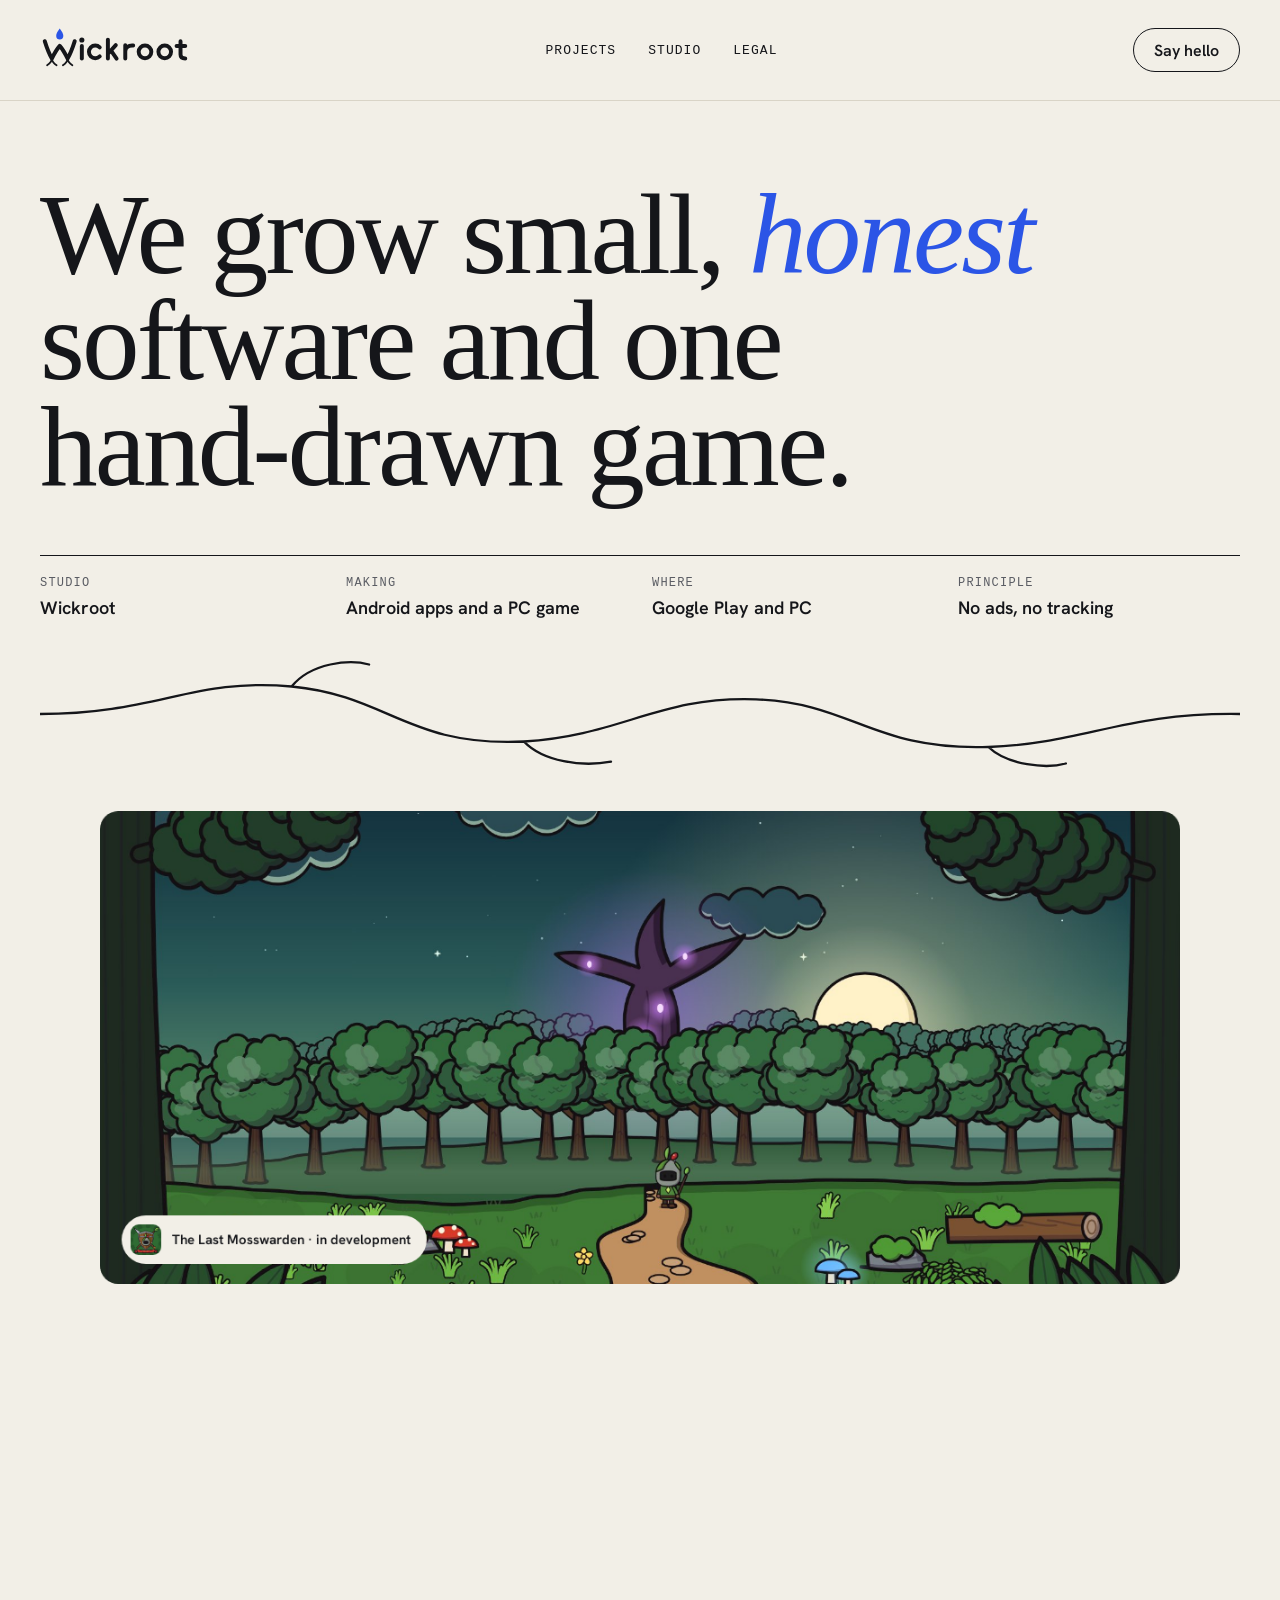
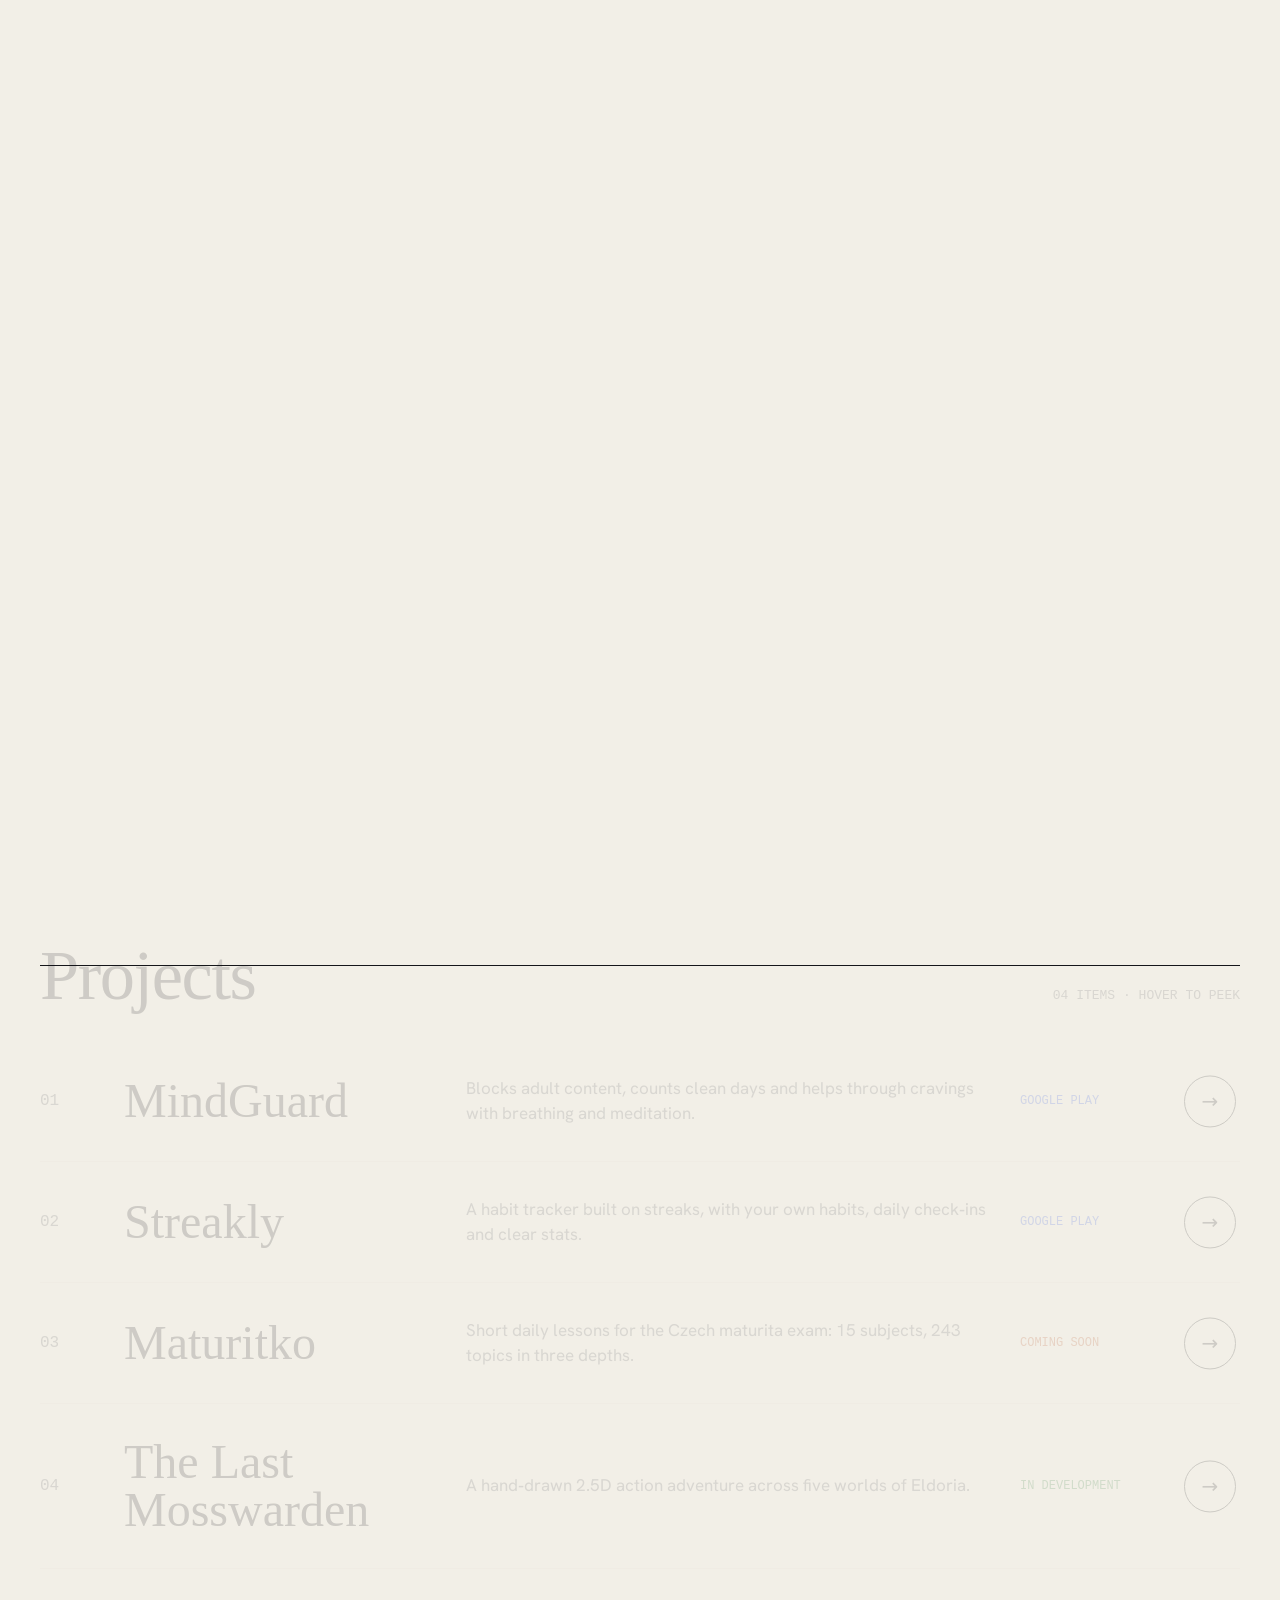
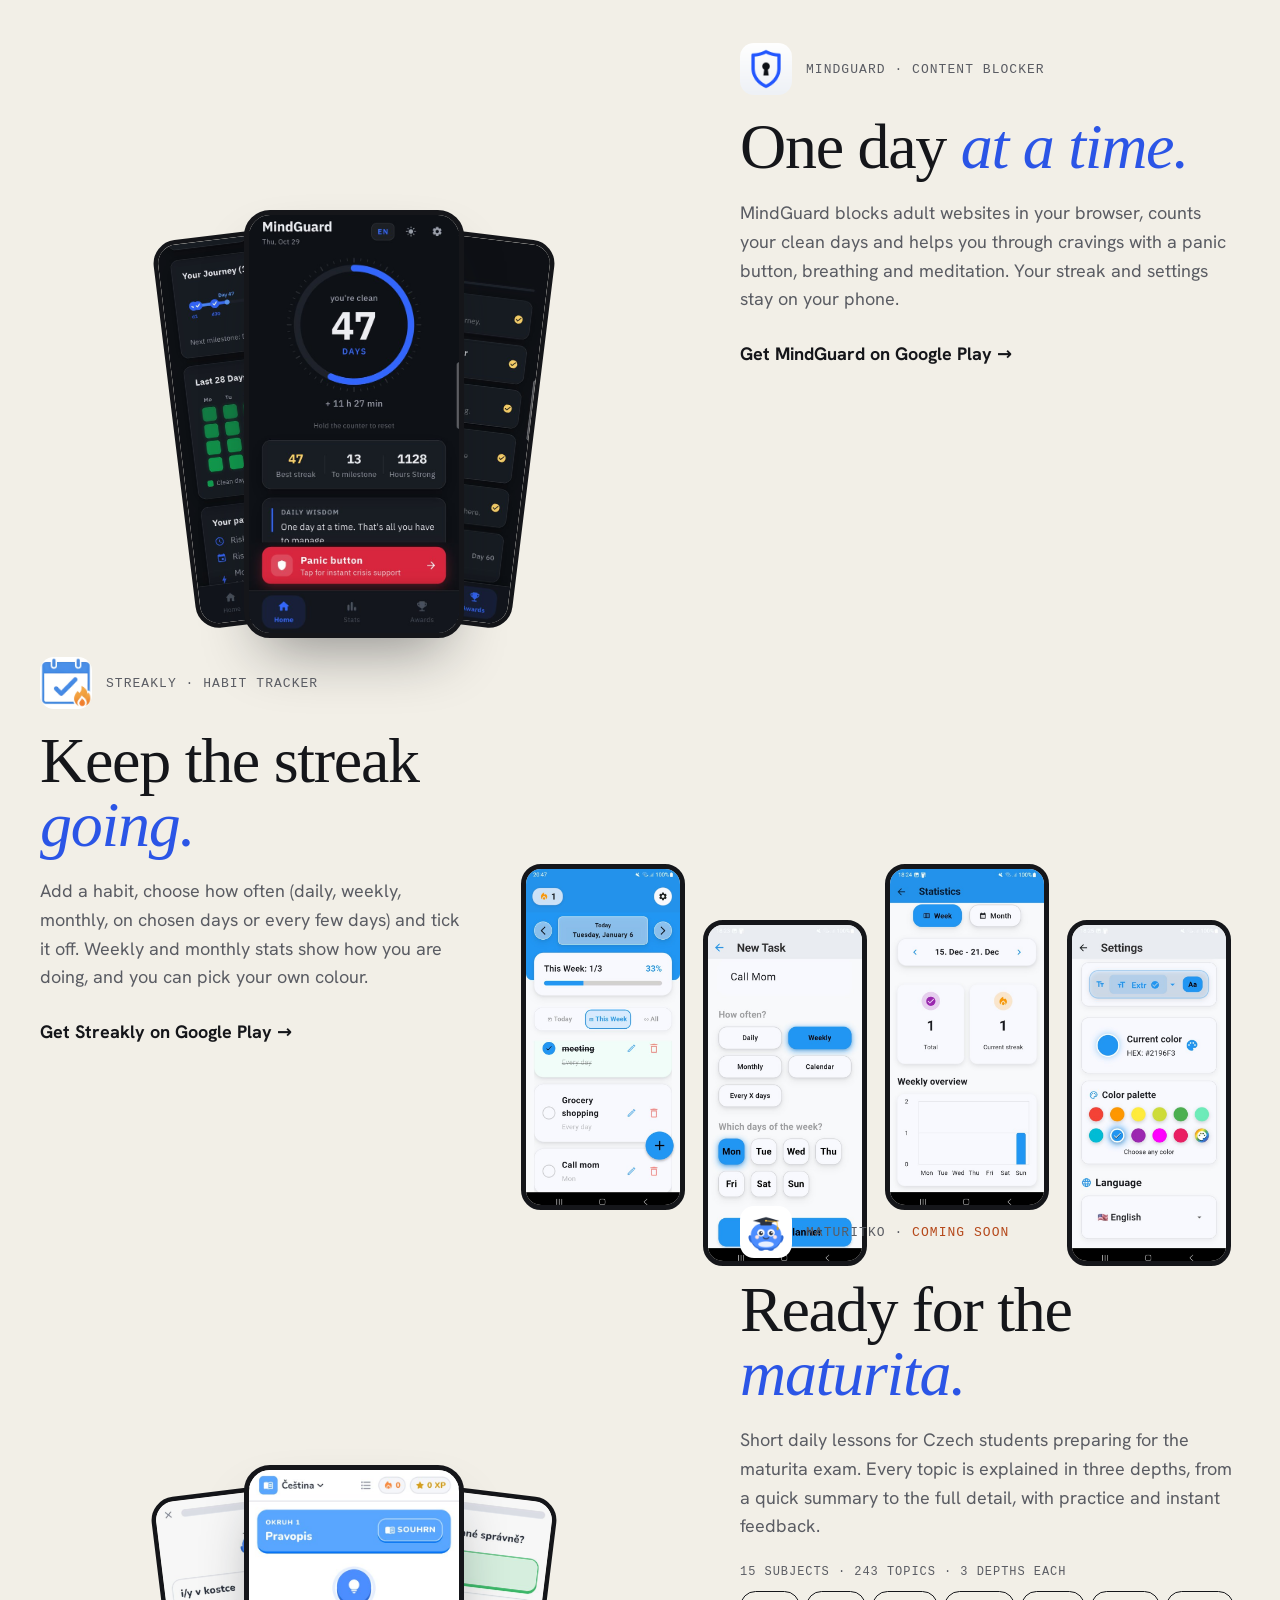
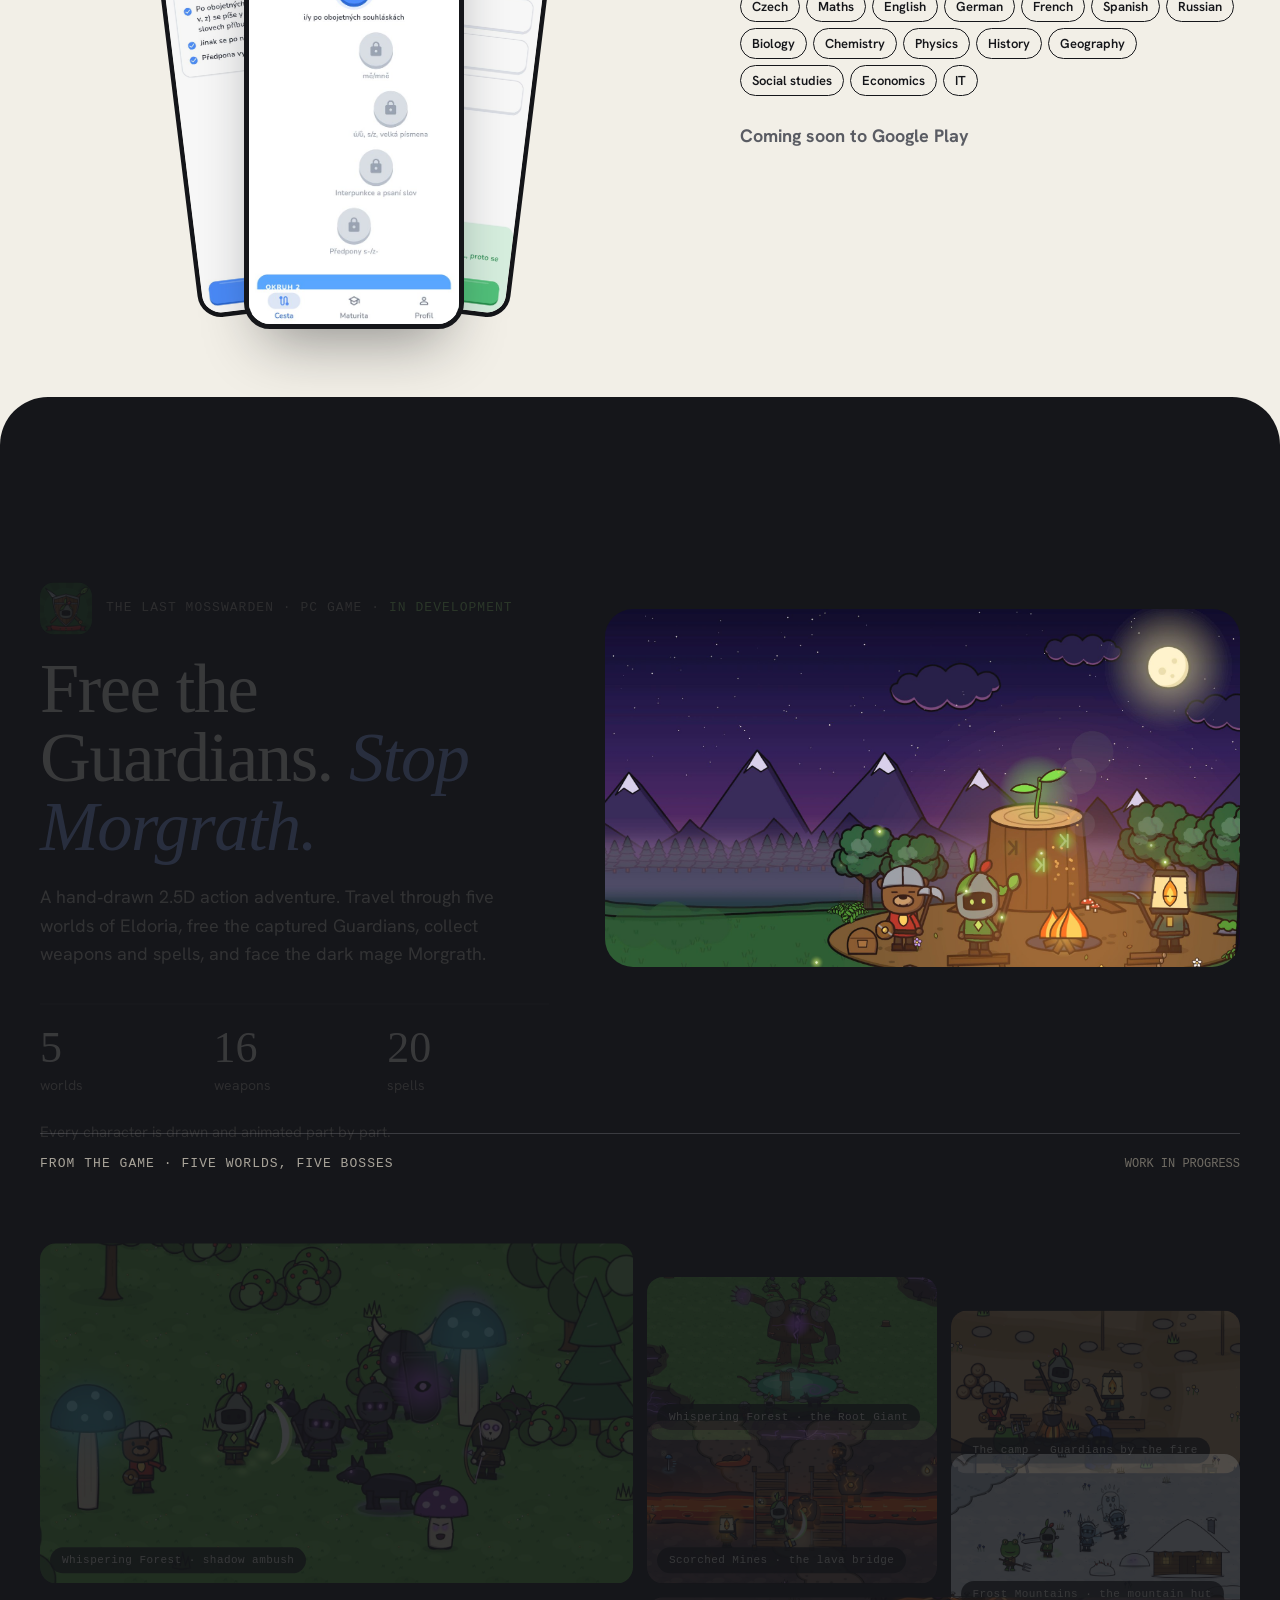
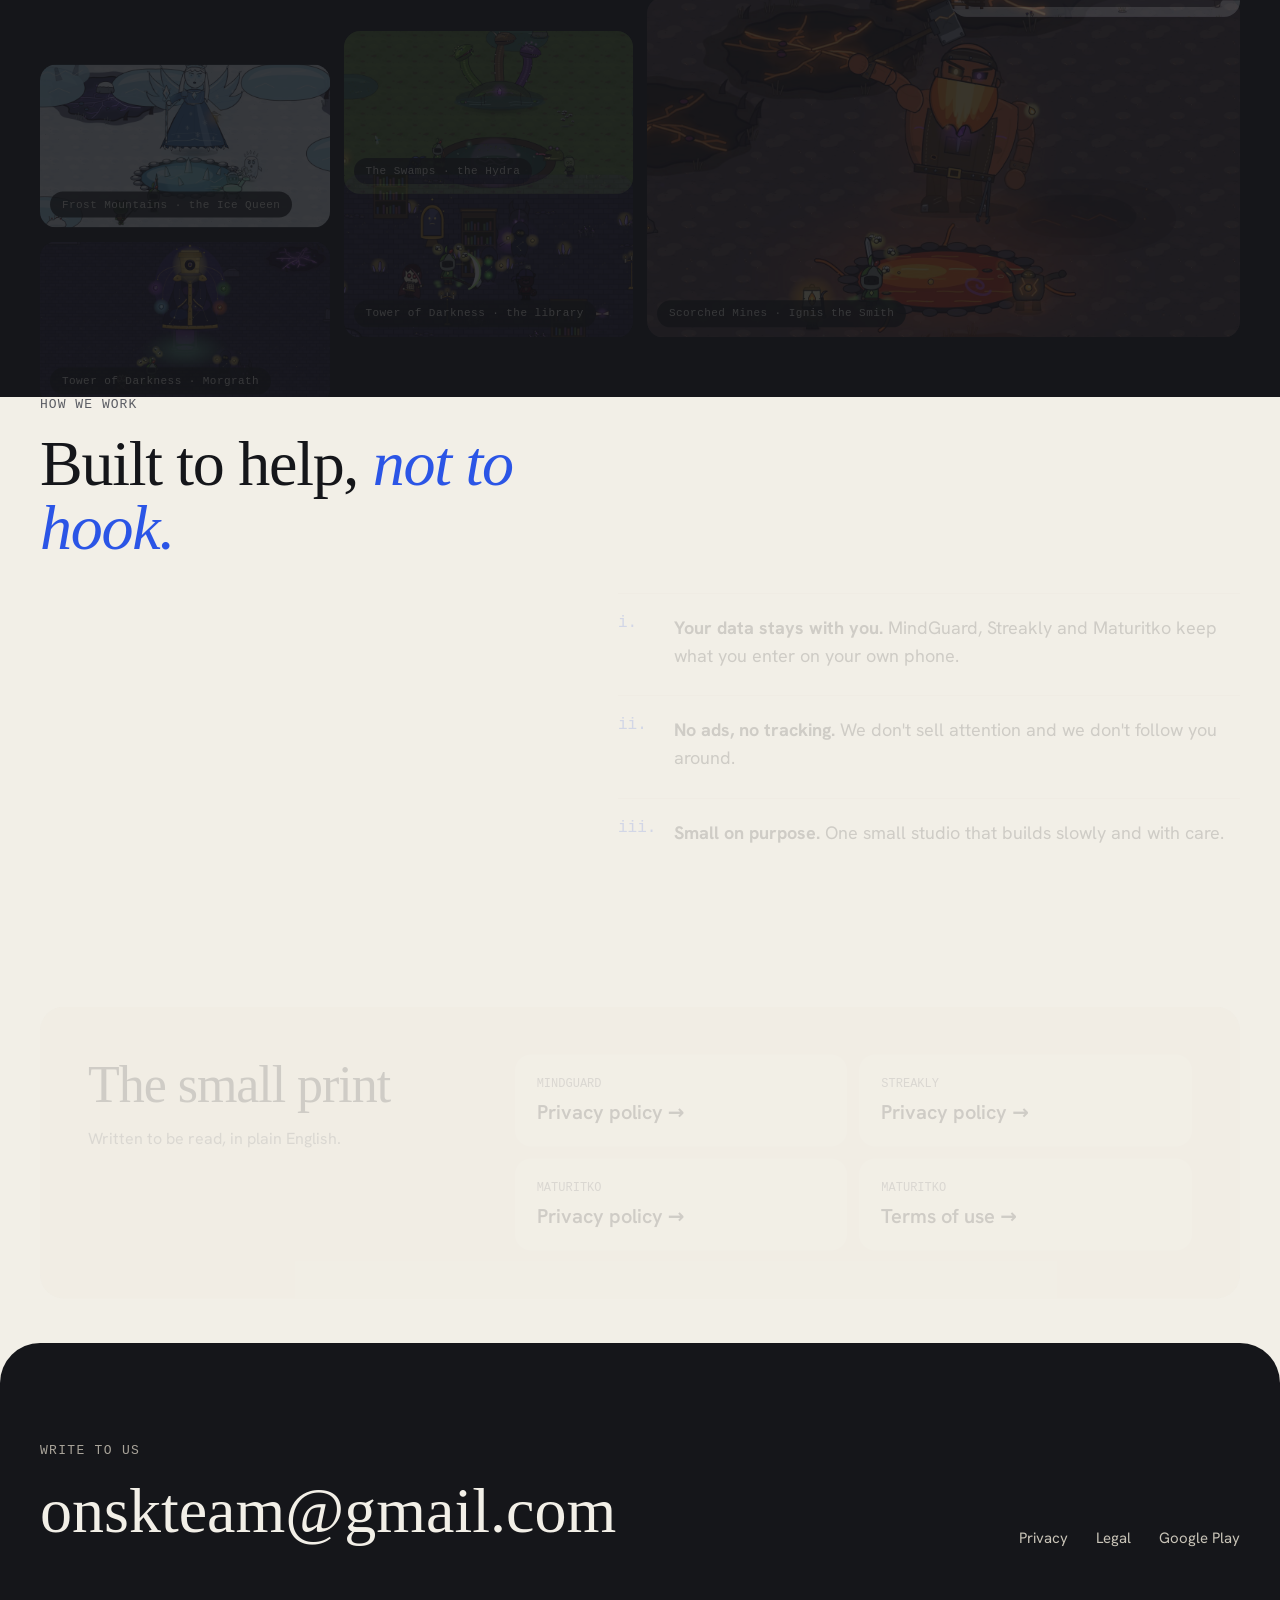
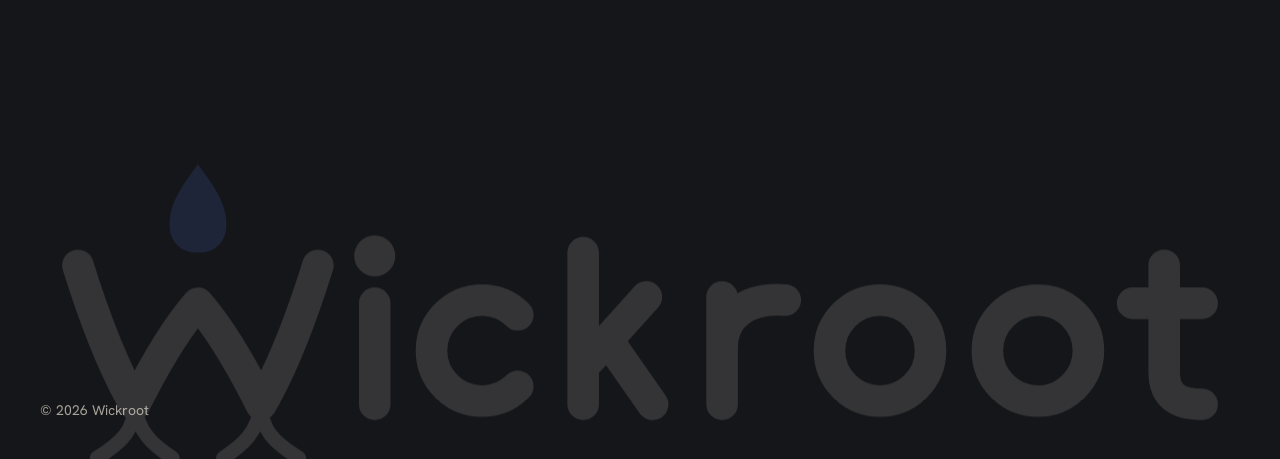
==== index.html @ ee71269c "Scroll-driven transitions: smooth scroll, pinned hero, parallax and panel cover Lenis smooth scrolli" ====
<!doctype html>
<html lang="en">
<head>
<meta charset="utf-8">
<meta name="viewport" content="width=device-width, initial-scale=1">
<title>Wickroot · small, honest apps and one hand-drawn game</title>
<meta name="description" content="Wickroot is an independent studio making MindGuard, Streakly, Maturitko and The Last Mosswarden.">
<meta property="og:type" content="website">
<meta property="og:title" content="Wickroot · small, honest apps and one hand-drawn game">
<meta property="og:description" content="Wickroot is an independent studio making MindGuard, Streakly, Maturitko and The Last Mosswarden.">
<meta property="og:image" content="https://ondy27.github.io/mindguard-privacy/assets/img/og.jpg">
<meta property="og:url" content="https://ondy27.github.io/mindguard-privacy/">
<meta name="theme-color" content="#F2EFE7">
<link rel="icon" href="assets/icons/favicon.svg" type="image/svg+xml">
<link rel="icon" href="assets/icons/favicon_32.png" sizes="32x32" type="image/png">
<link rel="apple-touch-icon" href="assets/icons/favicon_180.png">
<link rel="stylesheet" href="assets/css/site.css">
<script>
// old links to the privacy policies (Google Play, old site) → new pages
(function(){var h=location.hash;if(h==='#mindguard-privacy'||h==='#privacy'){location.replace('privacy/mindguard/')}else if(h==='#streakly-privacy'){location.replace('privacy/streakly/')}})();
</script>
</head>
<body>
<div class="progress" aria-hidden="true"></div>
<div style="background:#F2EFE7;color:#15161A;font-family:'Hanken Grotesk',system-ui,sans-serif;overflow:hidden">

<header style="max-width:1320px;margin:0 auto;padding:26px 40px;display:flex;flex-wrap:wrap;align-items:center;justify-content:space-between;gap:20px;border-bottom:1px solid #D9D4C7">
<a href="#top" aria-label="Wickroot home" style="display:block">
<svg width="150" height="43" viewBox="-6 -4 380 108" aria-hidden="true"><g class="flame"><path d="M44 2 C50 10 53 15 53 21 C53 27 49 30 44 30 C39 30 35 27 35 21 C35 15 38 10 44 2 Z" fill="#2B55E6"></path></g><g stroke="#15161A" stroke-width="10" fill="none" stroke-linecap="round" stroke-linejoin="round"><path d="M6 34 C11 50 17 66 24 78 C30 66 37 54 44 46 C51 54 58 66 64 78 C71 66 77 50 82 34"></path><path d="M100 46 V78"></path><path d="M145.3 49.7 A16 16 0 1 0 145.3 72.3"></path><path d="M166 30 V78 M168 64 L186 44 M174 58 L188 78"></path><path d="M210 44 V78 M210 60 C210 50 218 44 230 45"></path><circle cx="260" cy="61" r="16"></circle><circle cx="310" cy="61" r="16"></circle><path d="M350 34 V68 C350 75 354 78 362 78 M340 46 H362"></path></g><circle cx="100" cy="31" r="6.5" fill="#15161A"></circle><path d="M24 78 C24 86 20 90 12 95 M24 78 C25 87 30 91 36 95 M64 78 C63 87 58 91 52 95 M64 78 C64 86 68 90 76 95" stroke="#15161A" stroke-width="4.5" fill="none" stroke-linecap="round"></path></svg>
</a>
<nav aria-label="Main" style="display:flex;flex-wrap:wrap;gap:32px;font-family:'IBM Plex Mono',monospace;font-size:13px;letter-spacing:.08em;text-transform:uppercase">
<a class="ul" href="#projects">Projects</a><a class="ul" href="#studio">Studio</a><a class="ul" href="#legal">Legal</a>
</nav>
<div style="display:flex;align-items:center;gap:14px">
<a href="#contact" style="display:inline-flex;align-items:center;min-height:44px;padding:0 20px;border:1.5px solid #15161A;border-radius:999px;font-weight:600">Say hello</a>
</div>
</header>

<section id="top" style="max-width:1320px;margin:0 auto;padding:80px 40px 40px;position:relative">
<div class="hero-inner">
<div class="hero-head">
<h1 class="fade d1" style="margin:0;font-family:'Instrument Serif',serif;font-weight:400;font-size:clamp(56px,9vw,148px);line-height:.92;letter-spacing:-.025em;max-width:1200px">We grow small, <em style="color:#2B55E6">honest</em> software and one hand‑drawn game.</h1>
<div class="fade d2" style="margin-top:56px;display:grid;grid-template-columns:repeat(auto-fit,minmax(220px,1fr));gap:24px;border-top:1px solid #15161A;padding-top:20px">
<div><p style="margin:0 0 6px;font-family:'IBM Plex Mono',monospace;font-size:12px;letter-spacing:.1em;color:#5A5C63">STUDIO</p><p style="margin:0;font-size:18px;font-weight:600">Wickroot</p></div>
<div><p style="margin:0 0 6px;font-family:'IBM Plex Mono',monospace;font-size:12px;letter-spacing:.1em;color:#5A5C63">MAKING</p><p style="margin:0;font-size:18px;font-weight:600">Android apps and a PC game</p></div>
<div><p style="margin:0 0 6px;font-family:'IBM Plex Mono',monospace;font-size:12px;letter-spacing:.1em;color:#5A5C63">WHERE</p><p style="margin:0;font-size:18px;font-weight:600">Google Play and PC</p></div>
<div><p style="margin:0 0 6px;font-family:'IBM Plex Mono',monospace;font-size:12px;letter-spacing:.1em;color:#5A5C63">PRINCIPLE</p><p style="margin:0;font-size:18px;font-weight:600">No ads, no tracking</p></div>
</div>
</div>
<svg aria-hidden="true" viewBox="0 0 1240 120" preserveAspectRatio="none" style="display:block;width:100%;height:110px;margin-top:40px"><path class="root" d="M0 60 C120 60 160 20 260 30 C360 40 380 96 500 90 C600 84 640 40 740 44 C840 48 860 100 980 96 C1080 92 1120 58 1240 60 M260 30 C280 4 320 0 340 6 M500 90 C520 112 560 118 590 112 M980 96 C1000 116 1040 120 1060 114" fill="none" stroke="#15161A" stroke-width="2.5" stroke-linecap="round"></path></svg>
<div class="hero-media">
<figure class="fade d3 fig" style="margin:16px 0 0;border-radius:20px;overflow:hidden;position:relative;aspect-ratio:16/7;background:#1d2a24">
<img src="assets/img/mosswarden-forest.jpg" alt="The Last Mosswarden: a forest at dusk with a corrupted purple tree" style="width:100%;height:100%;object-fit:cover;display:block">
<figcaption style="position:absolute;left:24px;bottom:22px;display:flex;align-items:center;gap:12px;background:#F2EFE7;border-radius:999px;padding:10px 18px 10px 10px;font-size:15px;font-weight:600"><img src="assets/img/mosswarden-icon.png" alt="" aria-hidden="true" style="width:34px;height:34px;border-radius:9px">The Last Mosswarden · in development</figcaption>
</figure>
</div>
</div>
</section>

<section id="projects" style="max-width:1320px;margin:0 auto;padding:120px 40px 40px">
<div data-reveal style="display:flex;flex-wrap:wrap;justify-content:space-between;align-items:baseline;gap:20px;margin-bottom:24px">
<h2 style="margin:0;font-family:'Instrument Serif',serif;font-weight:400;font-size:clamp(44px,5.5vw,84px);letter-spacing:-.02em">Projects</h2>
<p style="margin:0;font-family:'IBM Plex Mono',monospace;font-size:13px;color:#5A5C63">04 ITEMS · HOVER TO PEEK</p>
</div>
<div style="border-top:1px solid #15161A">
<a class="prow" data-reveal href="#mindguard" style="display:grid;grid-template-columns:60px minmax(0,1.2fr) minmax(0,2fr) 140px 56px;align-items:center;gap:24px;padding:34px 0;border-bottom:1px solid #D9D4C7">
<span style="font-family:'IBM Plex Mono',monospace;color:#5A5C63">01</span>
<span style="font-family:'Instrument Serif',serif;font-size:48px;line-height:1">MindGuard</span>
<span class="hide" style="color:#5A5C63;font-size:17px;line-height:1.5">Blocks adult content, counts clean days and helps through cravings with breathing and meditation.</span>
<span class="hide" style="font-family:'IBM Plex Mono',monospace;font-size:12px;color:#2B55E6">GOOGLE PLAY</span>
<span class="go" aria-hidden="true" style="width:52px;height:52px;border-radius:50%;border:1.5px solid #15161A;display:flex;align-items:center;justify-content:center;font-size:20px">→</span>
<img class="peek" src="assets/img/mg-screen-1.jpg" alt="" aria-hidden="true" style="position:absolute;right:120px;top:50%;width:150px;border-radius:18px;box-shadow:0 20px 40px -12px rgba(21,22,26,.35)">
</a>
<a class="prow" data-reveal href="#streakly" style="display:grid;grid-template-columns:60px minmax(0,1.2fr) minmax(0,2fr) 140px 56px;align-items:center;gap:24px;padding:34px 0;border-bottom:1px solid #D9D4C7">
<span style="font-family:'IBM Plex Mono',monospace;color:#5A5C63">02</span>
<span style="font-family:'Instrument Serif',serif;font-size:48px;line-height:1">Streakly</span>
<span class="hide" style="color:#5A5C63;font-size:17px;line-height:1.5">A habit tracker built on streaks, with your own habits, daily check‑ins and clear stats.</span>
<span class="hide" style="font-family:'IBM Plex Mono',monospace;font-size:12px;color:#2B55E6">GOOGLE PLAY</span>
<span class="go" aria-hidden="true" style="width:52px;height:52px;border-radius:50%;border:1.5px solid #15161A;display:flex;align-items:center;justify-content:center;font-size:20px">→</span>
<img class="peek" src="assets/img/streakly-home.jpg" alt="" aria-hidden="true" style="position:absolute;right:120px;top:50%;width:150px;border-radius:18px;box-shadow:0 20px 40px -12px rgba(21,22,26,.35)">
</a>
<a class="prow" data-reveal href="#maturitko" style="display:grid;grid-template-columns:60px minmax(0,1.2fr) minmax(0,2fr) 140px 56px;align-items:center;gap:24px;padding:34px 0;border-bottom:1px solid #D9D4C7">
<span style="font-family:'IBM Plex Mono',monospace;color:#5A5C63">03</span>
<span style="font-family:'Instrument Serif',serif;font-size:48px;line-height:1">Maturitko</span>
<span class="hide" style="color:#5A5C63;font-size:17px;line-height:1.5">Short daily lessons for the Czech maturita exam: 15 subjects, 243 topics in three depths.</span>
<span class="hide" style="font-family:'IBM Plex Mono',monospace;font-size:12px;color:#B5481A">COMING SOON</span>
<span class="go" aria-hidden="true" style="width:52px;height:52px;border-radius:50%;border:1.5px solid #15161A;display:flex;align-items:center;justify-content:center;font-size:20px">→</span>
<img class="peek" src="assets/img/mat-path.jpg" alt="" aria-hidden="true" style="position:absolute;right:120px;top:50%;width:150px;border-radius:18px;box-shadow:0 20px 40px -12px rgba(21,22,26,.35)">
</a>
<a class="prow" data-reveal href="#mosswarden" style="display:grid;grid-template-columns:60px minmax(0,1.2fr) minmax(0,2fr) 140px 56px;align-items:center;gap:24px;padding:34px 0;border-bottom:1px solid #D9D4C7">
<span style="font-family:'IBM Plex Mono',monospace;color:#5A5C63">04</span>
<span style="font-family:'Instrument Serif',serif;font-size:48px;line-height:1">The Last Mosswarden</span>
<span class="hide" style="color:#5A5C63;font-size:17px;line-height:1.5">A hand‑drawn 2.5D action adventure across five worlds of Eldoria.</span>
<span class="hide" style="font-family:'IBM Plex Mono',monospace;font-size:12px;color:#2E7D3A">IN DEVELOPMENT</span>
<span class="go" aria-hidden="true" style="width:52px;height:52px;border-radius:50%;border:1.5px solid #15161A;display:flex;align-items:center;justify-content:center;font-size:20px">→</span>
<img class="peek" src="assets/img/mosswarden-hero.png" alt="" aria-hidden="true" style="position:absolute;right:120px;top:50%;width:120px">
</a>
</div>
</section>

<section id="mindguard" style="max-width:1320px;margin:0 auto;padding:120px 40px 20px;display:flex;flex-wrap:wrap;gap:72px;align-items:center">
<div class="fan" data-par="110" style="flex:1 1 440px;min-width:0;position:relative;height:520px;display:flex;justify-content:center;align-items:center">
<img class="card pl" src="assets/img/mg-screen-2.jpg" alt="MindGuard statistics screen">
<img class="card pr" src="assets/img/mg-screen-4.jpg" alt="MindGuard awards screen">
<img class="card pc" src="assets/img/mg-screen-1.jpg" alt="MindGuard home screen">
</div>
<div data-par="-110" style="flex:1 1 380px;min-width:0;max-width:500px">
<div style="display:flex;align-items:center;gap:14px;margin-bottom:20px"><img src="assets/img/mindguard-icon.png" alt="" aria-hidden="true" style="width:52px;height:52px;border-radius:14px"><span style="font-family:'IBM Plex Mono',monospace;font-size:13px;letter-spacing:.08em;color:#5A5C63">MINDGUARD · CONTENT BLOCKER</span></div>
<h2 style="margin:0 0 20px;font-family:'Instrument Serif',serif;font-weight:400;font-size:clamp(44px,5vw,76px);line-height:1;letter-spacing:-.02em">One day <em style="color:#2B55E6">at a time.</em></h2>
<p style="margin:0 0 28px;font-size:18px;line-height:1.6;color:#5A5C63">MindGuard blocks adult websites in your browser, counts your clean days and helps you through cravings with a panic button, breathing and meditation. Your streak and settings stay on your phone.</p>
<a class="ul" href="https://play.google.com/store/apps/details?id=com.onsk.pureweb" style="font-weight:700;font-size:18px">Get MindGuard on Google Play →</a>
</div>
</section>

<section id="streakly" style="max-width:1320px;margin:0 auto;padding:110px 40px 20px;display:flex;flex-wrap:wrap;gap:56px;align-items:center">
<div data-par="-90" style="flex:1 1 340px;min-width:0;max-width:440px">
<div style="display:flex;align-items:center;gap:14px;margin-bottom:20px"><img src="assets/img/streakly-icon.png" alt="" aria-hidden="true" style="width:52px;height:52px;border-radius:14px;background:#FFFFFF"><span style="font-family:'IBM Plex Mono',monospace;font-size:13px;letter-spacing:.08em;color:#5A5C63">STREAKLY · HABIT TRACKER</span></div>
<h2 style="margin:0 0 20px;font-family:'Instrument Serif',serif;font-weight:400;font-size:clamp(44px,5vw,76px);line-height:1;letter-spacing:-.02em">Keep the streak <em style="color:#2B55E6">going.</em></h2>
<p style="margin:0 0 28px;font-size:18px;line-height:1.6;color:#5A5C63">Add a habit, choose how often (daily, weekly, monthly, on chosen days or every few days) and tick it off. Weekly and monthly stats show how you are doing, and you can pick your own colour.</p>
<a class="ul" href="https://play.google.com/store/apps/details?id=com.onsk.streakly" style="font-weight:700;font-size:18px">Get Streakly on Google Play →</a>
</div>
<div data-par="130" style="flex:2 1 560px;min-width:0;overflow-x:auto;padding:30px 4px 40px">
<div class="shots">
<img class="shot" src="assets/img/streakly-home.jpg" alt="Streakly home screen with today's habits" style="width:164px;flex:0 0 auto;border-radius:20px;border:5px solid #15161A">
<img class="shot" src="assets/img/streakly-new-task.jpg" alt="Streakly new task screen with weekly schedule" style="width:164px;flex:0 0 auto;border-radius:20px;border:5px solid #15161A;margin-top:56px">
<img class="shot" src="assets/img/streakly-stats.jpg" alt="Streakly weekly statistics" style="width:164px;flex:0 0 auto;border-radius:20px;border:5px solid #15161A">
<img class="shot" src="assets/img/streakly-settings.jpg" alt="Streakly settings with colour palette" style="width:164px;flex:0 0 auto;border-radius:20px;border:5px solid #15161A;margin-top:56px">
</div>
</div>
</section>

<section id="maturitko" style="max-width:1320px;margin:0 auto;padding:120px 40px 20px;display:flex;flex-wrap:wrap;gap:72px;align-items:center">
<div class="fan" data-par="110" style="flex:1 1 440px;min-width:0;position:relative;height:540px;display:flex;justify-content:center;align-items:center">
<img class="card pl" src="assets/img/mat-summary.jpg" alt="Maturitko lesson intro with the key rules in brief">
<img class="card pr" src="assets/img/mat-lesson.jpg" alt="Maturitko exercise answered correctly, with an explanation">
<img class="card pc" src="assets/img/mat-path.jpg" alt="Maturitko learning path with lessons for the spelling unit">
</div>
<div data-par="-110" style="flex:1 1 380px;min-width:0;max-width:500px">
<div style="display:flex;align-items:center;gap:14px;margin-bottom:20px"><img src="assets/img/maturitko-icon.png" alt="" aria-hidden="true" style="width:52px;height:52px;border-radius:14px;background:#FFFFFF"><span style="font-family:'IBM Plex Mono',monospace;font-size:13px;letter-spacing:.08em;color:#5A5C63">MATURITKO · <span style="color:#B5481A">COMING SOON</span></span></div>
<h2 style="margin:0 0 20px;font-family:'Instrument Serif',serif;font-weight:400;font-size:clamp(44px,5vw,76px);line-height:1;letter-spacing:-.02em">Ready for the <em style="color:#2B55E6">maturita.</em></h2>
<p style="margin:0 0 24px;font-size:18px;line-height:1.6;color:#5A5C63">Short daily lessons for Czech students preparing for the maturita exam. Every topic is explained in three depths, from a quick summary to the full detail, with practice and instant feedback.</p>
<p style="margin:0 0 12px;font-family:'IBM Plex Mono',monospace;font-size:12px;letter-spacing:.08em;color:#5A5C63">15 SUBJECTS · 243 TOPICS · 3 DEPTHS EACH</p>
<div style="display:flex;flex-wrap:wrap;gap:6px;margin-bottom:28px"><span style="padding:6px 11px;border-radius:999px;border:1.5px solid #15161A;font-size:13px;font-weight:600">Czech</span><span style="padding:6px 11px;border-radius:999px;border:1.5px solid #15161A;font-size:13px;font-weight:600">Maths</span><span style="padding:6px 11px;border-radius:999px;border:1.5px solid #15161A;font-size:13px;font-weight:600">English</span><span style="padding:6px 11px;border-radius:999px;border:1.5px solid #15161A;font-size:13px;font-weight:600">German</span><span style="padding:6px 11px;border-radius:999px;border:1.5px solid #15161A;font-size:13px;font-weight:600">French</span><span style="padding:6px 11px;border-radius:999px;border:1.5px solid #15161A;font-size:13px;font-weight:600">Spanish</span><span style="padding:6px 11px;border-radius:999px;border:1.5px solid #15161A;font-size:13px;font-weight:600">Russian</span><span style="padding:6px 11px;border-radius:999px;border:1.5px solid #15161A;font-size:13px;font-weight:600">Biology</span><span style="padding:6px 11px;border-radius:999px;border:1.5px solid #15161A;font-size:13px;font-weight:600">Chemistry</span><span style="padding:6px 11px;border-radius:999px;border:1.5px solid #15161A;font-size:13px;font-weight:600">Physics</span><span style="padding:6px 11px;border-radius:999px;border:1.5px solid #15161A;font-size:13px;font-weight:600">History</span><span style="padding:6px 11px;border-radius:999px;border:1.5px solid #15161A;font-size:13px;font-weight:600">Geography</span><span style="padding:6px 11px;border-radius:999px;border:1.5px solid #15161A;font-size:13px;font-weight:600">Social studies</span><span style="padding:6px 11px;border-radius:999px;border:1.5px solid #15161A;font-size:13px;font-weight:600">Economics</span><span style="padding:6px 11px;border-radius:999px;border:1.5px solid #15161A;font-size:13px;font-weight:600">IT</span></div>
<span style="font-weight:700;font-size:18px;color:#5A5C63">Coming soon to Google Play</span>
</div>
</section>

<section id="mosswarden" style="background:#15161A;color:#F2EFE7;margin-top:120px;overflow:hidden;position:relative;z-index:2">
<div style="max-width:1320px;margin:0 auto;padding:110px 40px 64px;display:flex;flex-wrap:wrap;gap:56px;align-items:center">
<div data-reveal style="flex:1 1 420px;min-width:0;max-width:540px">
<div style="display:flex;align-items:center;gap:14px;margin-bottom:20px"><img src="assets/img/mosswarden-icon.png" alt="" aria-hidden="true" style="width:52px;height:52px;border-radius:14px"><span style="font-family:'IBM Plex Mono',monospace;font-size:13px;letter-spacing:.08em;color:#A9A49A">THE LAST MOSSWARDEN · PC GAME · <span style="color:#9BE07A">IN DEVELOPMENT</span></span></div>
<h2 style="margin:0 0 22px;font-family:'Instrument Serif',serif;font-weight:400;font-size:clamp(48px,5.5vw,84px);line-height:.98;letter-spacing:-.02em">Free the Guardians. <em style="color:#8FAEFF">Stop Morgrath.</em></h2>
<p style="margin:0 0 34px;font-size:18px;line-height:1.6;color:#C9C4B8">A hand‑drawn 2.5D action adventure. Travel through five worlds of Eldoria, free the captured Guardians, collect weapons and spells, and face the dark mage Morgrath.</p>
<div style="display:grid;grid-template-columns:repeat(3,minmax(0,1fr));gap:12px;border-top:1px solid #3A3B40;padding-top:22px">
<div><p style="margin:0;font-family:'Instrument Serif',serif;font-size:44px;line-height:1">5</p><p style="margin:6px 0 0;color:#A9A49A;font-size:14px">worlds</p></div>
<div><p style="margin:0;font-family:'Instrument Serif',serif;font-size:44px;line-height:1">16</p><p style="margin:6px 0 0;color:#A9A49A;font-size:14px">weapons</p></div>
<div><p style="margin:0;font-family:'Instrument Serif',serif;font-size:44px;line-height:1">20</p><p style="margin:6px 0 0;color:#A9A49A;font-size:14px">spells</p></div>
</div>
<p style="margin:26px 0 0;color:#A9A49A;font-size:15px;line-height:1.6">Every character is drawn and animated part by part.</p>
</div>
<figure class="fig" style="flex:1.3 1 520px;min-width:0;margin:0;position:relative;aspect-ratio:16/9;border-radius:28px;overflow:hidden;background:#1D2A24">
<img src="assets/img/mw-campfire.jpg" alt="The Moss Guardian, the Bear and the Lantern-bearer at a campfire under the moon" style="width:100%;height:100%;object-fit:cover;display:block">
</figure>
</div>
<div style="max-width:1320px;margin:0 auto;padding:0 40px 110px">
<div style="display:flex;flex-wrap:wrap;justify-content:space-between;align-items:baseline;gap:12px;border-top:1px solid #3A3B40;padding-top:22px;margin-bottom:22px">
<p style="margin:0;font-family:'IBM Plex Mono',monospace;font-size:13px;letter-spacing:.08em;color:#A9A49A">FROM THE GAME · FIVE WORLDS, FIVE BOSSES</p>
<p style="margin:0;font-family:'IBM Plex Mono',monospace;font-size:12px;color:#6F6B63">WORK IN PROGRESS</p>
</div>
<div class="gal">
<a class="big" href="assets/img/mw-shot-forest-fight.jpg"><img src="assets/img/mw-shot-forest-fight.jpg" alt="The Moss Guardian and the Bear fight shadow soldiers among glowing mushrooms" loading="lazy"><span>Whispering Forest · shadow ambush</span></a>
<a href="assets/img/mw-shot-root-giant.jpg"><img src="assets/img/mw-shot-root-giant.jpg" alt="The Root Giant raises its fist while the Wrath of the Old Tree bursts from the spring" loading="lazy"><span>Whispering Forest · the Root Giant</span></a>
<a href="assets/img/mw-shot-camp.jpg"><img src="assets/img/mw-shot-camp.jpg" alt="The hero, the Bear, the Lantern-bearer, the Frog and the Beetle around the camp fire" loading="lazy"><span>The camp · Guardians by the fire</span></a>
<a href="assets/img/mw-shot-lava-bridge.jpg"><img src="assets/img/mw-shot-lava-bridge.jpg" alt="A hammer blow on a bridge over the lava river, the Lantern-bearer lights the way" loading="lazy"><span>Scorched Mines · the lava bridge</span></a>
<a href="assets/img/mw-shot-mountain-hut.jpg"><img src="assets/img/mw-shot-mountain-hut.jpg" alt="The hero and the Frog face ice guards and a frost ghost by a snowy hut" loading="lazy"><span>Frost Mountains · the mountain hut</span></a>
<a href="assets/img/mw-shot-ice-queen.jpg"><img src="assets/img/mw-shot-ice-queen.jpg" alt="A spirit stag charges the Ice Queen Sylva" loading="lazy"><span>Frost Mountains · the Ice Queen</span></a>
<a class="big r" href="assets/img/mw-shot-ignis.jpg"><img src="assets/img/mw-shot-ignis.jpg" alt="Ignis the Smith lifts his hammer over a pool of lava" loading="lazy"><span>Scorched Mines · Ignis the Smith</span></a>
<a href="assets/img/mw-shot-hydra.jpg"><img src="assets/img/mw-shot-hydra.jpg" alt="The three-headed Hydra rises from the swamp" loading="lazy"><span>The Swamps · the Hydra</span></a>
<a href="assets/img/mw-shot-morgrath.jpg"><img src="assets/img/mw-shot-morgrath.jpg" alt="The dark mage Morgrath with his four stolen springs" loading="lazy"><span>Tower of Darkness · Morgrath</span></a>
<a href="assets/img/mw-shot-library.jpg"><img src="assets/img/mw-shot-library.jpg" alt="A scythe swing in the tower library, next to a talking mirror" loading="lazy"><span>Tower of Darkness · the library</span></a>
</div>
</div>
</section>

<section id="studio" style="max-width:1320px;margin:0 auto;padding:120px 40px;display:flex;flex-wrap:wrap;gap:56px;align-items:flex-start">
<div class="studio-head" style="flex:1 1 380px;min-width:0">
<p style="margin:0 0 20px;font-family:'IBM Plex Mono',monospace;font-size:13px;letter-spacing:.08em;color:#5A5C63">HOW WE WORK</p>
<h2 style="margin:0;font-family:'Instrument Serif',serif;font-weight:400;font-size:clamp(44px,5vw,76px);line-height:1;letter-spacing:-.02em">Built to help, <em style="color:#2B55E6">not to hook.</em></h2>
</div>
<ol style="flex:1 1 480px;min-width:0;margin:0;padding:0;list-style:none;display:grid;gap:26px">
<li data-reveal style="display:grid;grid-template-columns:44px 1fr;gap:12px;border-top:1px solid #D9D4C7;padding-top:20px"><span style="font-family:'IBM Plex Mono',monospace;color:#2B55E6">i.</span><span style="font-size:18px;line-height:1.55"><b>Your data stays with you.</b> MindGuard, Streakly and Maturitko keep what you enter on your own phone.</span></li>
<li data-reveal style="display:grid;grid-template-columns:44px 1fr;gap:12px;border-top:1px solid #D9D4C7;padding-top:20px"><span style="font-family:'IBM Plex Mono',monospace;color:#2B55E6">ii.</span><span style="font-size:18px;line-height:1.55"><b>No ads, no tracking.</b> We don't sell attention and we don't follow you around.</span></li>
<li data-reveal style="display:grid;grid-template-columns:44px 1fr;gap:12px;border-top:1px solid #D9D4C7;padding-top:20px"><span style="font-family:'IBM Plex Mono',monospace;color:#2B55E6">iii.</span><span style="font-size:18px;line-height:1.55"><b>Small on purpose.</b> One small studio that builds slowly and with care.</span></li>
</ol>
</section>

<section id="legal" style="max-width:1320px;margin:0 auto;padding:40px 40px 120px">
<div data-reveal style="background:#E8E3D7;border-radius:24px;padding:48px;display:flex;flex-wrap:wrap;gap:48px">
<div style="flex:1 1 300px;min-width:0"><h2 style="margin:0 0 12px;font-family:'Instrument Serif',serif;font-weight:400;font-size:52px;letter-spacing:-.02em">The small print</h2><p style="margin:0;color:#5A5C63;line-height:1.6">Written to be read, in plain English.</p></div>
<div style="flex:2 1 520px;min-width:0;display:grid;grid-template-columns:repeat(auto-fit,minmax(240px,1fr));gap:12px">
<a href="privacy/mindguard/" style="background:#F2EFE7;border-radius:16px;padding:22px;display:flex;flex-direction:column;gap:8px"><span style="font-family:'IBM Plex Mono',monospace;font-size:12px;color:#5A5C63">MINDGUARD</span><span style="font-size:20px;font-weight:600">Privacy policy →</span></a>
<a href="privacy/streakly/" style="background:#F2EFE7;border-radius:16px;padding:22px;display:flex;flex-direction:column;gap:8px"><span style="font-family:'IBM Plex Mono',monospace;font-size:12px;color:#5A5C63">STREAKLY</span><span style="font-size:20px;font-weight:600">Privacy policy →</span></a>
<a href="privacy/maturitko/" style="background:#F2EFE7;border-radius:16px;padding:22px;display:flex;flex-direction:column;gap:8px"><span style="font-family:'IBM Plex Mono',monospace;font-size:12px;color:#5A5C63">MATURITKO</span><span style="font-size:20px;font-weight:600">Privacy policy →</span></a>
<a href="terms/maturitko/" style="background:#F2EFE7;border-radius:16px;padding:22px;display:flex;flex-direction:column;gap:8px"><span style="font-family:'IBM Plex Mono',monospace;font-size:12px;color:#5A5C63">MATURITKO</span><span style="font-size:20px;font-weight:600">Terms of use →</span></a>
</div>
</div>
</section>

<footer id="contact" style="background:#15161A;color:#F2EFE7">
<div style="max-width:1320px;margin:0 auto;padding:100px 40px 40px">
<div style="display:flex;flex-wrap:wrap;justify-content:space-between;gap:40px;align-items:flex-end">
<div><p style="margin:0 0 16px;font-family:'IBM Plex Mono',monospace;font-size:13px;letter-spacing:.1em;color:#A9A49A">WRITE TO US</p><a class="ul" href="mailto:onskteam@gmail.com" style="font-family:'Instrument Serif',serif;font-size:clamp(36px,5vw,72px);color:#F2EFE7">onskteam@gmail.com</a></div>
<div style="display:flex;gap:28px;font-size:15px"><a href="privacy/mindguard/" style="color:#C9C4B8">Privacy</a><a href="#legal" style="color:#C9C4B8">Legal</a><a href="https://play.google.com/store" style="color:#C9C4B8">Google Play</a></div>
</div>
<svg class="foot-logo" viewBox="-6 -4 380 108" role="img" aria-label="Wickroot" style="display:block;width:100%;height:auto;margin-top:80px"><g class="flame"><path d="M44 2 C50 10 53 15 53 21 C53 27 49 30 44 30 C39 30 35 27 35 21 C35 15 38 10 44 2 Z" fill="#5C8BFF"></path></g><g stroke="#F2EFE7" stroke-width="10" fill="none" stroke-linecap="round" stroke-linejoin="round"><path d="M6 34 C11 50 17 66 24 78 C30 66 37 54 44 46 C51 54 58 66 64 78 C71 66 77 50 82 34"></path><path d="M100 46 V78"></path><path d="M145.3 49.7 A16 16 0 1 0 145.3 72.3"></path><path d="M166 30 V78 M168 64 L186 44 M174 58 L188 78"></path><path d="M210 44 V78 M210 60 C210 50 218 44 230 45"></path><circle cx="260" cy="61" r="16"></circle><circle cx="310" cy="61" r="16"></circle><path d="M350 34 V68 C350 75 354 78 362 78 M340 46 H362"></path></g><circle cx="100" cy="31" r="6.5" fill="#F2EFE7"></circle><path d="M24 78 C24 86 20 90 12 95 M24 78 C25 87 30 91 36 95 M64 78 C63 87 58 91 52 95 M64 78 C64 86 68 90 76 95" stroke="#F2EFE7" stroke-width="4.5" fill="none" stroke-linecap="round"></path></svg>
<p style="margin:32px 0 0;color:#A9A49A;font-size:14px">© 2026 Wickroot</p>
</div>
</footer>
</div>
<script>
// phone fan: hovering (tapping) a side card brings it to the front and the middle one takes its place
document.querySelectorAll('.fan').forEach(function (fan) {
  var busy = false;
  fan.querySelectorAll('.card').forEach(function (card) {
    function swap() {
      if (busy || card.classList.contains('pc') || card.dataset.wait) return;
      var side = card.classList.contains('pl') ? 'pl' : 'pr', center = fan.querySelector('.pc');
      busy = true;
      card.classList.add('lift-' + side);
      setTimeout(function () {
        card.classList.remove('lift-' + side, side); card.classList.add('pc');
        center.classList.remove('pc'); center.classList.add(side);
        center.dataset.wait = '1';
      }, 230);
      setTimeout(function () { busy = false; }, 800);
    }
    card.addEventListener('mouseenter', swap);
    card.addEventListener('click', swap);
    card.addEventListener('mouseleave', function () { delete card.dataset.wait; });
  });
  fan.addEventListener('mouseleave', function () { fan.querySelectorAll('.card').forEach(function (c) { delete c.dataset.wait; }); });
});
</script>
<script src="assets/js/gsap.min.js"></script>
<script src="assets/js/ScrollTrigger.min.js"></script>
<script src="assets/js/lenis.min.js"></script>
<script src="assets/js/motion.js"></script>
</body>
</html>
---- assets/css/site.css ----
/* Wickroot web · designed on the Claude Design canvas "Wickroot · web", variant B */
@font-face {
  font-family: 'Hanken Grotesk';
  font-style: normal;
  font-weight: 400;
  font-display: swap;
  src: url(../fonts/HankenGrotesk-400-latin-ext.woff2) format('woff2');
  unicode-range: U+0100-02BA, U+02BD-02C5, U+02C7-02CC, U+02CE-02D7, U+02DD-02FF, U+0304, U+0308, U+0329, U+1D00-1DBF, U+1E00-1E9F, U+1EF2-1EFF, U+2020, U+20A0-20AB, U+20AD-20C4, U+2113, U+2C60-2C7F, U+A720-A7FF;
}
@font-face {
  font-family: 'Hanken Grotesk';
  font-style: normal;
  font-weight: 400;
  font-display: swap;
  src: url(../fonts/HankenGrotesk-400-latin.woff2) format('woff2');
  unicode-range: U+0000-00FF, U+0131, U+0152-0153, U+02BB-02BC, U+02C6, U+02DA, U+02DC, U+0304, U+0308, U+0329, U+2000-206F, U+20AC, U+2122, U+2191, U+2193, U+2212, U+2215, U+FEFF, U+FFFD;
}
@font-face {
  font-family: 'Hanken Grotesk';
  font-style: normal;
  font-weight: 600;
  font-display: swap;
  src: url(../fonts/HankenGrotesk-600-latin-ext.woff2) format('woff2');
  unicode-range: U+0100-02BA, U+02BD-02C5, U+02C7-02CC, U+02CE-02D7, U+02DD-02FF, U+0304, U+0308, U+0329, U+1D00-1DBF, U+1E00-1E9F, U+1EF2-1EFF, U+2020, U+20A0-20AB, U+20AD-20C4, U+2113, U+2C60-2C7F, U+A720-A7FF;
}
@font-face {
  font-family: 'Hanken Grotesk';
  font-style: normal;
  font-weight: 600;
  font-display: swap;
  src: url(../fonts/HankenGrotesk-600-latin.woff2) format('woff2');
  unicode-range: U+0000-00FF, U+0131, U+0152-0153, U+02BB-02BC, U+02C6, U+02DA, U+02DC, U+0304, U+0308, U+0329, U+2000-206F, U+20AC, U+2122, U+2191, U+2193, U+2212, U+2215, U+FEFF, U+FFFD;
}
@font-face {
  font-family: 'Hanken Grotesk';
  font-style: normal;
  font-weight: 700;
  font-display: swap;
  src: url(../fonts/HankenGrotesk-700-latin-ext.woff2) format('woff2');
  unicode-range: U+0100-02BA, U+02BD-02C5, U+02C7-02CC, U+02CE-02D7, U+02DD-02FF, U+0304, U+0308, U+0329, U+1D00-1DBF, U+1E00-1E9F, U+1EF2-1EFF, U+2020, U+20A0-20AB, U+20AD-20C4, U+2113, U+2C60-2C7F, U+A720-A7FF;
}
@font-face {
  font-family: 'Hanken Grotesk';
  font-style: normal;
  font-weight: 700;
  font-display: swap;
  src: url(../fonts/HankenGrotesk-700-latin.woff2) format('woff2');
  unicode-range: U+0000-00FF, U+0131, U+0152-0153, U+02BB-02BC, U+02C6, U+02DA, U+02DC, U+0304, U+0308, U+0329, U+2000-206F, U+20AC, U+2122, U+2191, U+2193, U+2212, U+2215, U+FEFF, U+FFFD;
}
@font-face {
  font-family: 'IBM Plex Mono';
  font-style: normal;
  font-weight: 500;
  font-display: swap;
  src: url(../fonts/IBMPlexMono-500-latin-ext.woff2) format('woff2');
  unicode-range: U+0100-02BA, U+02BD-02C5, U+02C7-02CC, U+02CE-02D7, U+02DD-02FF, U+0304, U+0308, U+0329, U+1D00-1DBF, U+1E00-1E9F, U+1EF2-1EFF, U+2020, U+20A0-20AB, U+20AD-20C4, U+2113, U+2C60-2C7F, U+A720-A7FF;
}
@font-face {
  font-family: 'IBM Plex Mono';
  font-style: normal;
  font-weight: 500;
  font-display: swap;
  src: url(../fonts/IBMPlexMono-500-latin.woff2) format('woff2');
  unicode-range: U+0000-00FF, U+0131, U+0152-0153, U+02BB-02BC, U+02C6, U+02DA, U+02DC, U+0304, U+0308, U+0329, U+2000-206F, U+20AC, U+2122, U+2191, U+2193, U+2212, U+2215, U+FEFF, U+FFFD;
}
@font-face {
  font-family: 'Instrument Serif';
  font-style: italic;
  font-weight: 400;
  font-display: swap;
  src: url(../fonts/InstrumentSerif-400i-latin-ext.woff2) format('woff2');
  unicode-range: U+0100-02BA, U+02BD-02C5, U+02C7-02CC, U+02CE-02D7, U+02DD-02FF, U+0304, U+0308, U+0329, U+1D00-1DBF, U+1E00-1E9F, U+1EF2-1EFF, U+2020, U+20A0-20AB, U+20AD-20C4, U+2113, U+2C60-2C7F, U+A720-A7FF;
}
@font-face {
  font-family: 'Instrument Serif';
  font-style: italic;
  font-weight: 400;
  font-display: swap;
  src: url(../fonts/InstrumentSerif-400i-latin.woff2) format('woff2');
  unicode-range: U+0000-00FF, U+0131, U+0152-0153, U+02BB-02BC, U+02C6, U+02DA, U+02DC, U+0304, U+0308, U+0329, U+2000-206F, U+20AC, U+2122, U+2191, U+2193, U+2212, U+2215, U+FEFF, U+FFFD;
}
@font-face {
  font-family: 'Instrument Serif';
  font-style: normal;
  font-weight: 400;
  font-display: swap;
  src: url(../fonts/InstrumentSerif-400-latin-ext.woff2) format('woff2');
  unicode-range: U+0100-02BA, U+02BD-02C5, U+02C7-02CC, U+02CE-02D7, U+02DD-02FF, U+0304, U+0308, U+0329, U+1D00-1DBF, U+1E00-1E9F, U+1EF2-1EFF, U+2020, U+20A0-20AB, U+20AD-20C4, U+2113, U+2C60-2C7F, U+A720-A7FF;
}
@font-face {
  font-family: 'Instrument Serif';
  font-style: normal;
  font-weight: 400;
  font-display: swap;
  src: url(../fonts/InstrumentSerif-400-latin.woff2) format('woff2');
  unicode-range: U+0000-00FF, U+0131, U+0152-0153, U+02BB-02BC, U+02C6, U+02DA, U+02DC, U+0304, U+0308, U+0329, U+2000-206F, U+20AC, U+2122, U+2191, U+2193, U+2212, U+2215, U+FEFF, U+FFFD;
}
body{margin:0;background:#F2EFE7}
a{color:#15161A;text-decoration:none}a:hover{color:#2B55E6}
.fade{opacity:0;animation:rise 1s cubic-bezier(.2,.7,.2,1) forwards}
.d1{animation-delay:.1s}.d2{animation-delay:.25s}.d3{animation-delay:.4s}.d4{animation-delay:.6s}
@keyframes rise{from{opacity:0;transform:translateY(30px)}to{opacity:1;transform:none}}
.flame{transform-box:fill-box;transform-origin:50% 100%;animation:flick 2.6s ease-in-out infinite}
@keyframes flick{0%,100%{transform:scale(1,1) rotate(0)}30%{transform:scale(.93,1.07) rotate(-3deg)}62%{transform:scale(1.05,.95) rotate(2deg)}}
.root{stroke-dasharray:2400;stroke-dashoffset:2400;animation:draw 3.2s .5s cubic-bezier(.4,0,.2,1) forwards}
@keyframes draw{to{stroke-dashoffset:0}}
.ul{background:linear-gradient(#2B55E6,#2B55E6) left bottom/0 2px no-repeat;transition:background-size .35s}
.ul:hover{background-size:100% 2px}
.prow{position:relative;transition:padding .35s cubic-bezier(.2,.7,.2,1)}
.prow:hover{padding-left:20px}
.prow .peek{opacity:0;transform:translateY(16px) rotate(3deg);transition:opacity .35s,transform .45s cubic-bezier(.2,.7,.2,1);pointer-events:none}
.prow:hover .peek{opacity:1;transform:translateY(-50%) rotate(-3deg)}
.prow .go{transition:transform .35s,background .35s,color .35s}
.prow:hover .go{transform:rotate(-45deg);background:#15161A;color:#F2EFE7}
.fan .card{position:absolute;width:220px;border-radius:26px;border:5px solid #15161A;cursor:pointer;transition:transform .55s cubic-bezier(.2,.7,.2,1),box-shadow .55s,filter .55s}
.fan .pc{z-index:3;transform:none;box-shadow:0 30px 60px -20px rgba(21,22,26,.45)}
.fan .pl{z-index:1;transform:translateX(-80px) rotate(-7deg) scale(.91);filter:brightness(.97)}
.fan .pr{z-index:1;transform:translateX(80px) rotate(7deg) scale(.91);filter:brightness(.97)}
.fan:hover .pl{transform:translateX(-120px) rotate(-10deg) scale(.91)}
.fan:hover .pr{transform:translateX(120px) rotate(10deg) scale(.91)}
.fan .card.lift-pl{z-index:2;transform:translateX(-190px) translateY(-18px) rotate(-14deg) scale(.95);transition-duration:.23s}
.fan .card.lift-pr{z-index:2;transform:translateX(190px) translateY(-18px) rotate(14deg) scale(.95);transition-duration:.23s}
.fan .card.pc{z-index:3}
.shots{display:flex;gap:18px;align-items:flex-start}
.shot{transition:transform .5s cubic-bezier(.2,.7,.2,1),box-shadow .5s}
.shot:hover{transform:translateY(-14px) rotate(-1.5deg);box-shadow:0 34px 60px -24px rgba(21,22,26,.5)}
.bob{animation:bob 3.2s ease-in-out infinite}
@keyframes bob{50%{transform:translateY(-10px)}}
.fig img{transition:transform 1.2s cubic-bezier(.2,.7,.2,1)}
.fig:hover > img:first-child{transform:scale(1.03)}
.gal{display:grid;grid-template-columns:repeat(4,minmax(0,1fr));grid-auto-flow:dense;gap:14px}
.gal a{position:relative;display:block;border-radius:16px;overflow:hidden;aspect-ratio:16/9;background:#1D2A24;color:#F2EFE7}
.gal a.big{grid-column:span 2;grid-row:span 2;aspect-ratio:auto}
.gal a.big.r{grid-column:3 / span 2}
.gal img{width:100%;height:100%;object-fit:cover;display:block;transition:transform 1s cubic-bezier(.2,.7,.2,1)}
.gal a:hover img{transform:scale(1.04)}
.gal span{position:absolute;left:10px;bottom:10px;background:rgba(21,22,26,.82);border-radius:999px;padding:6px 12px;font-family:'IBM Plex Mono',monospace;font-size:11px;letter-spacing:.04em;line-height:1.3}
.gal a:hover{color:#F2EFE7}
@media (max-width:980px){.gal{grid-template-columns:repeat(2,minmax(0,1fr))}.gal a.big.r{grid-column:span 2}}
@media (max-width:560px){.gal{grid-template-columns:minmax(0,1fr)}.gal a.big,.gal a.big.r{grid-column:auto;grid-row:auto;aspect-ratio:16/9}}
@media (max-width:760px){.prow{grid-template-columns:36px minmax(0,1fr) 52px !important;gap:14px !important}.prow .hide{display:none}.prow .peek{display:none}}
@media (prefers-reduced-motion: reduce){.fade{opacity:1;animation:none}.flame,.bob{animation:none}.root{animation:none;stroke-dashoffset:0}}
.doc{transition:background .25s,padding .25s}
.doc:hover{background:#E8E3D7;padding-left:18px}
.toc a{transition:color .2s,padding .2s}
.toc a:hover{color:#2B55E6;padding-left:6px}
.prose h2{font-family:'Instrument Serif',serif;font-weight:400;font-size:38px;letter-spacing:-.01em;margin:56px 0 14px}
.prose p{margin:0 0 14px}
.prose ul{margin:0 0 14px;padding-left:22px}
.prose li{margin:0 0 8px}
html{scroll-behavior:smooth}
/* pohyb při scrollu (assets/js/motion.js) */
html.lenis,html.lenis body{height:auto}
.lenis.lenis-smooth{scroll-behavior:auto !important}
.lenis.lenis-smooth [data-lenis-prevent]{overscroll-behavior:contain}
.lenis.lenis-stopped{overflow:hidden}
.progress{position:fixed;top:0;left:0;right:0;height:3px;z-index:50;background:linear-gradient(90deg,#2B55E6,#8FAEFF 60%,#9BE07A);transform:scaleX(0);transform-origin:0 50%;pointer-events:none}
html:not(.motion) .progress{display:none}
.hero-head,.hero-media,[data-par]{will-change:transform}
#contact{border-radius:40px 40px 0 0;position:relative;z-index:2}
*{box-sizing:border-box}
img{max-width:100%}
:focus-visible{outline:3px solid #2B55E6;outline-offset:3px}
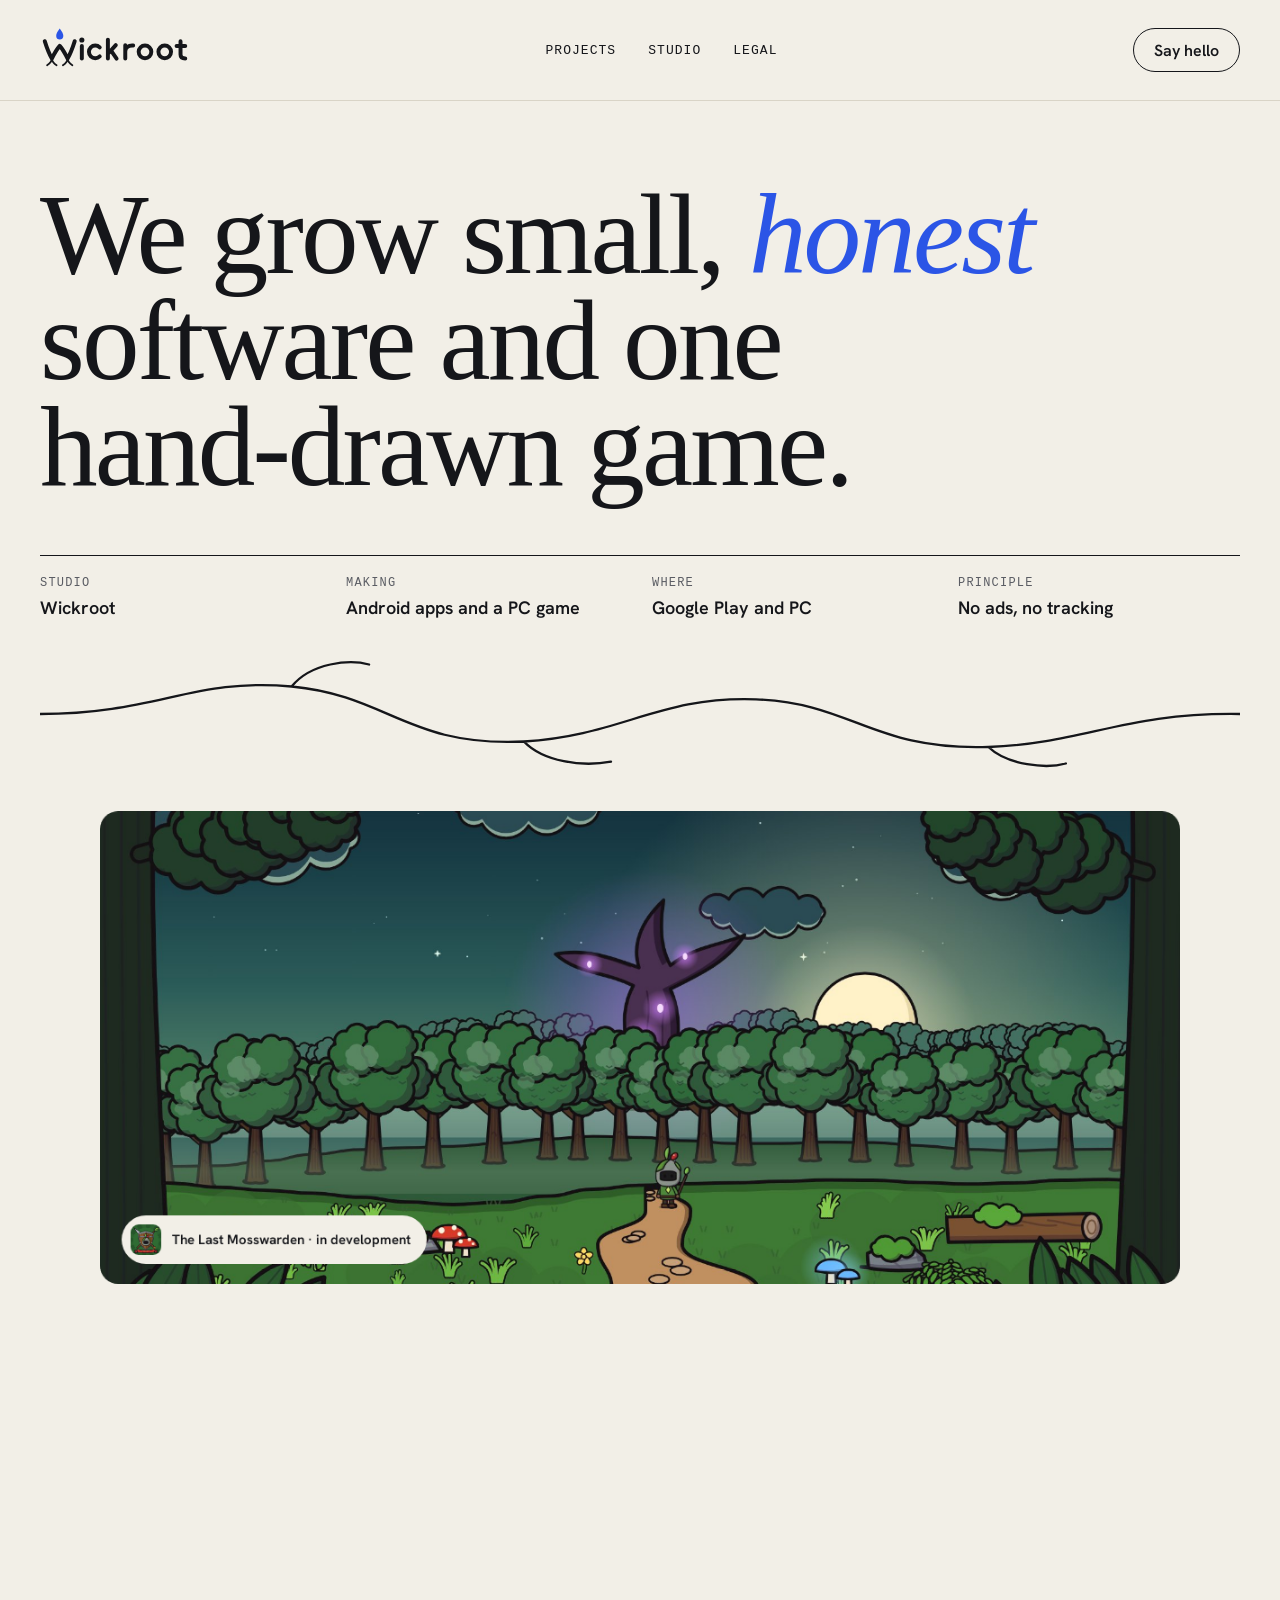
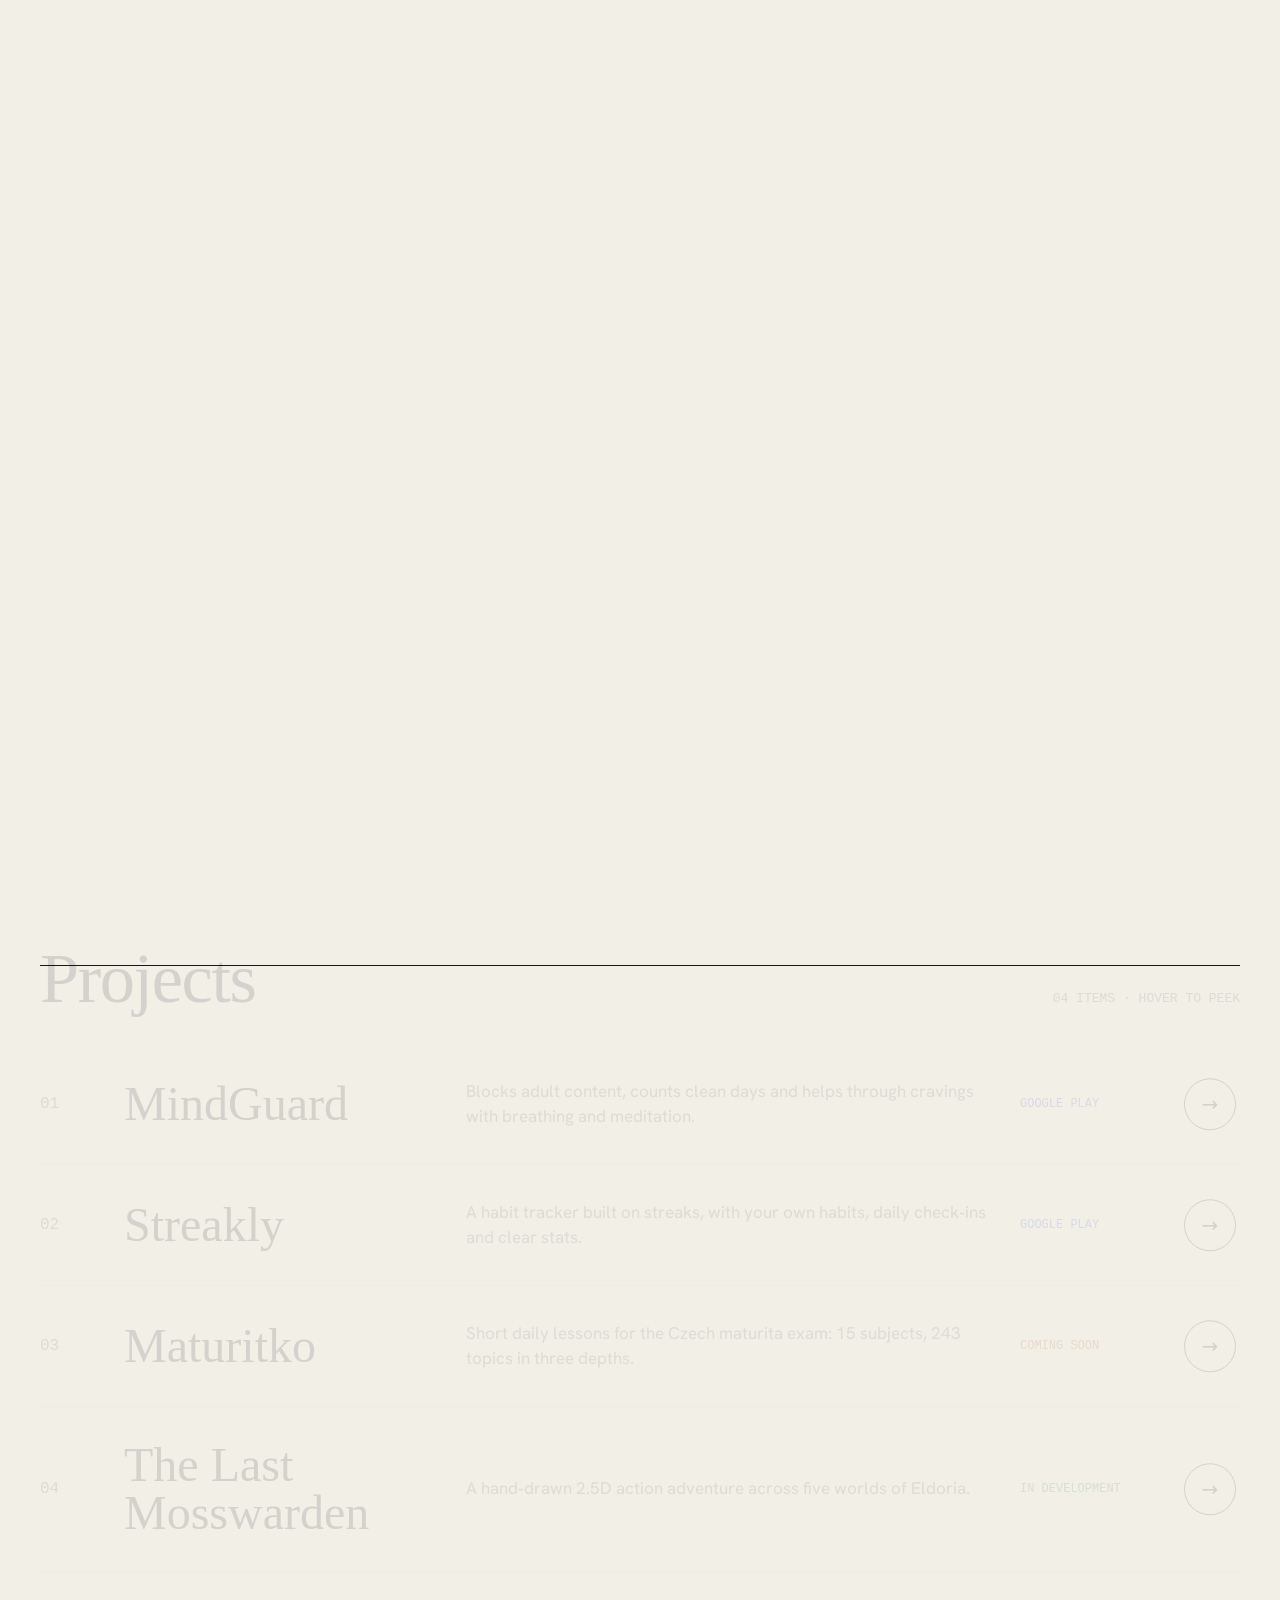
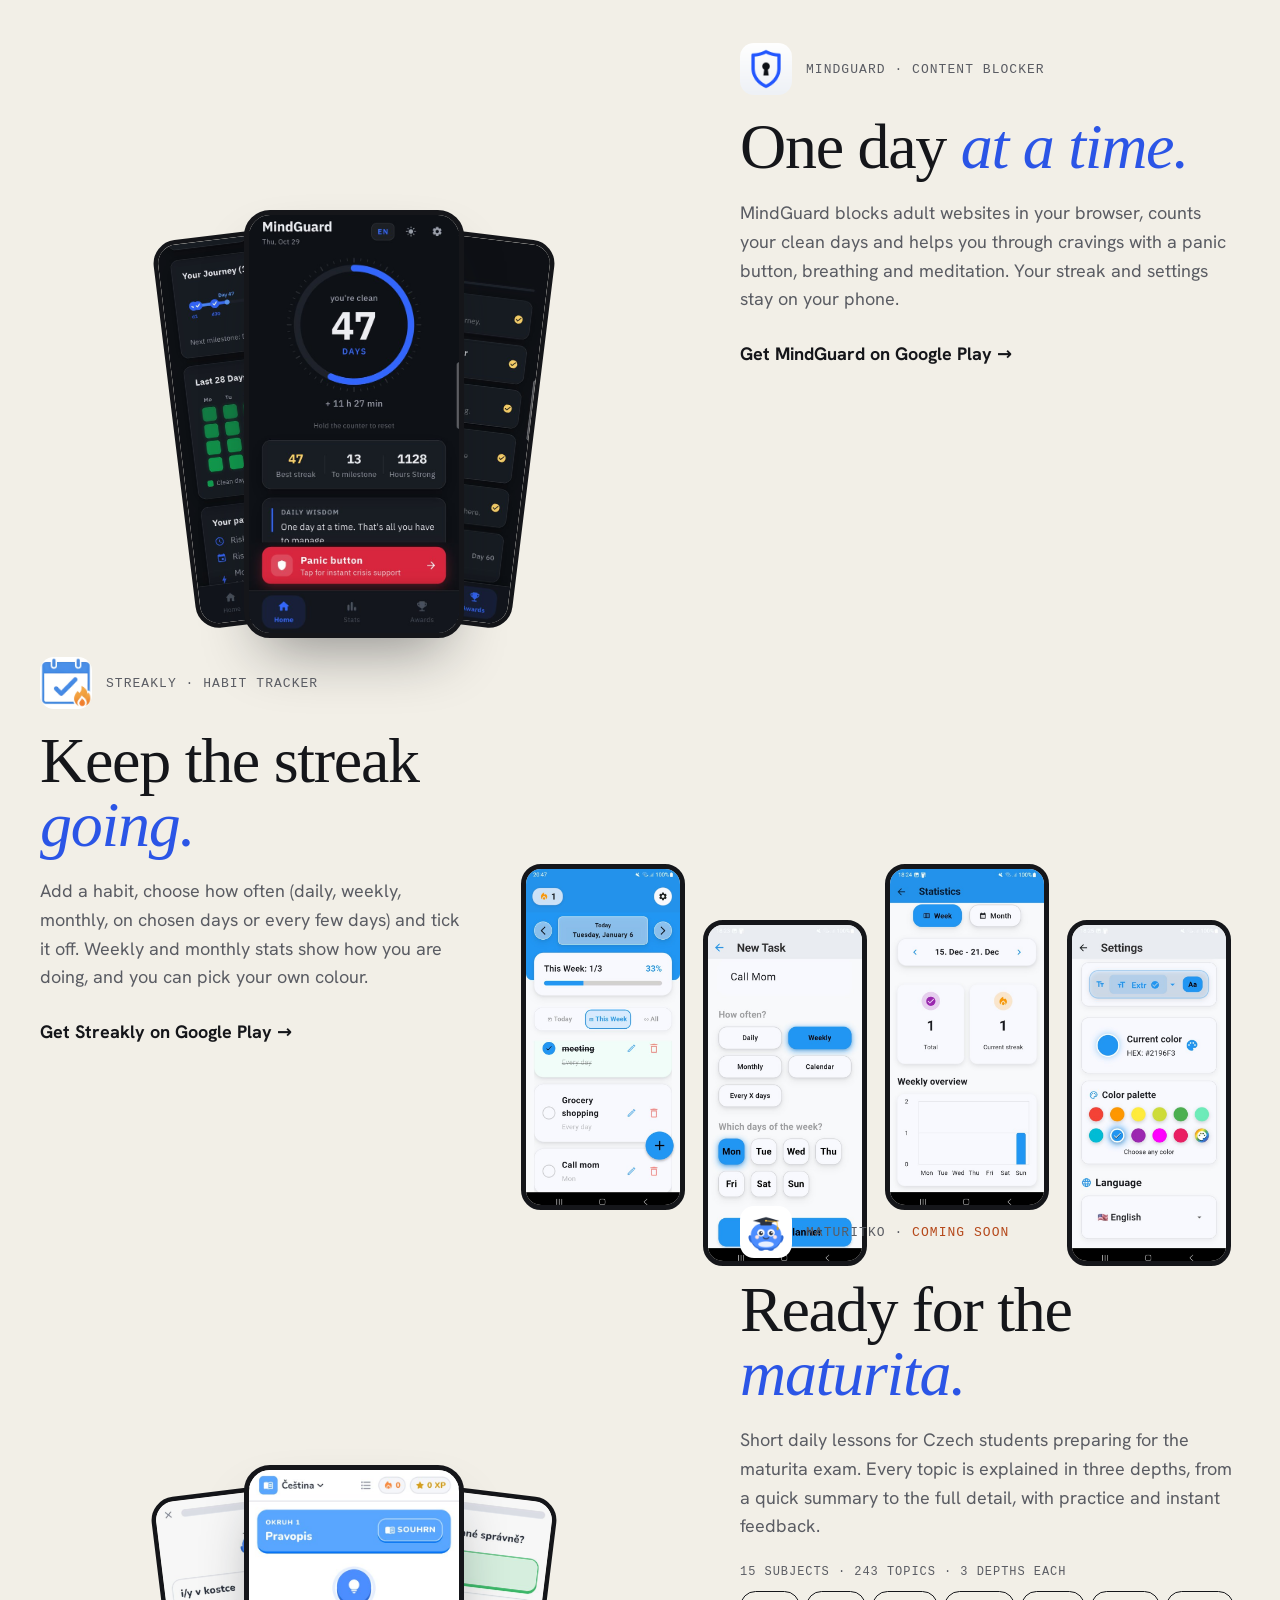
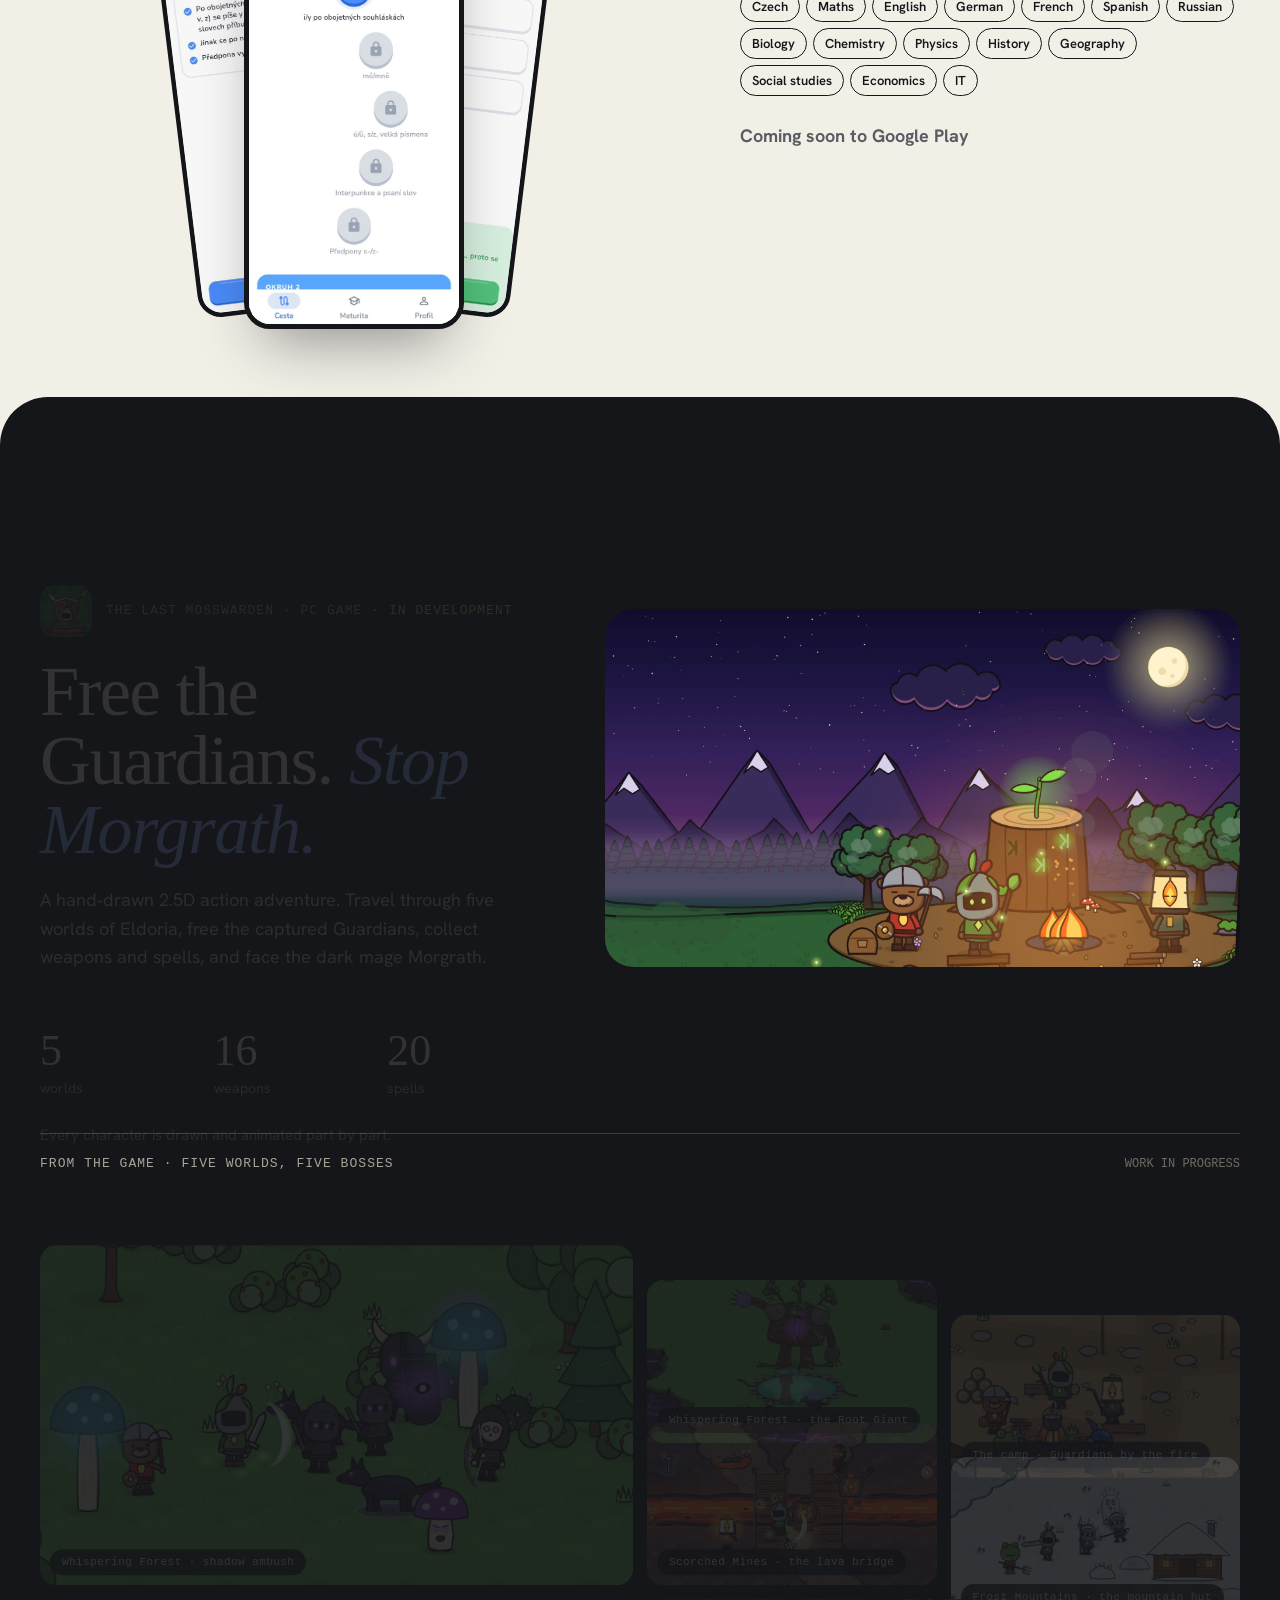
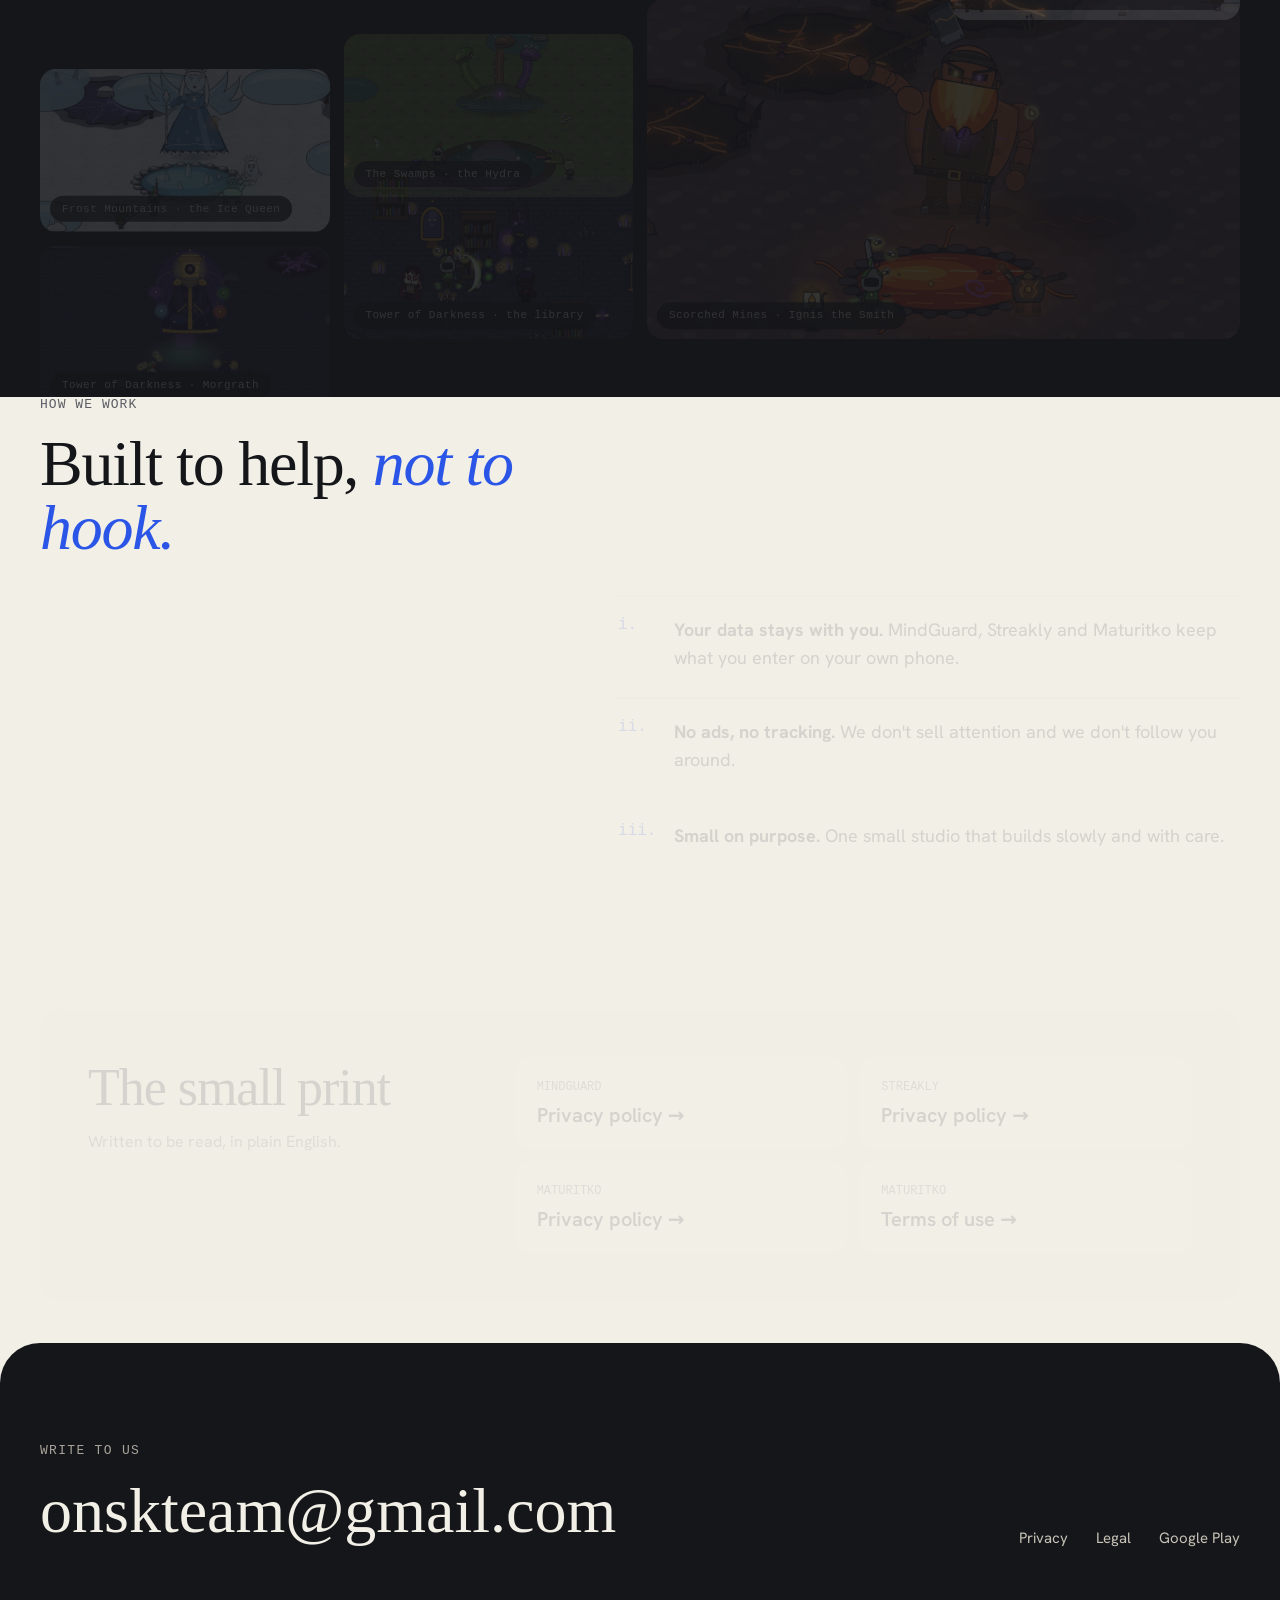
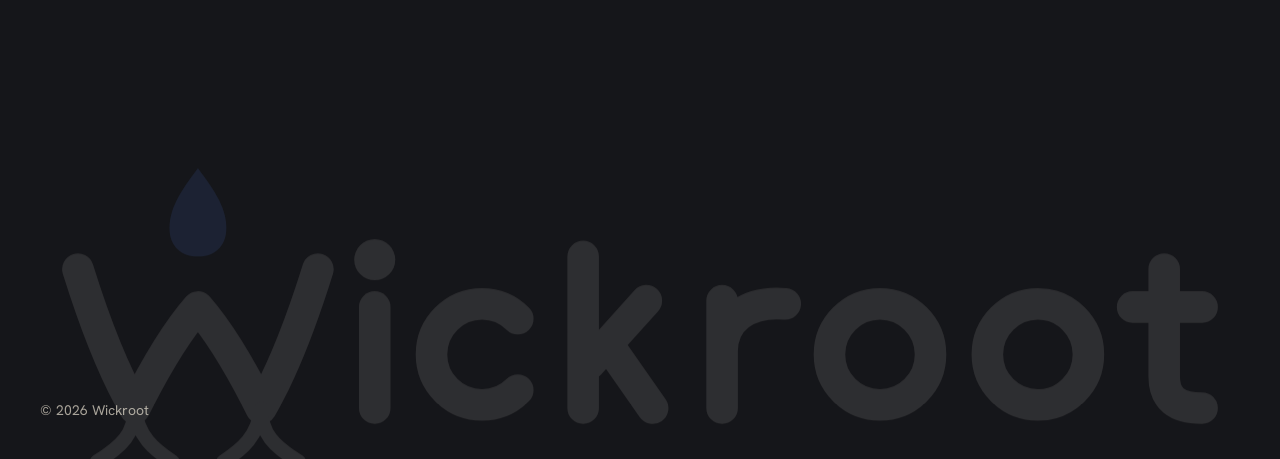
==== commit 3d0c1c21: "Gallery lightbox: full-screen viewer with captions, arrows, thumbnails and swipe Clicking a Mossward" ====
--- a/index.html
+++ b/index.html
@@ -245,5 +245,6 @@
 <script src="assets/js/ScrollTrigger.min.js"></script>
 <script src="assets/js/lenis.min.js"></script>
 <script src="assets/js/motion.js"></script>
+<script src="assets/js/lightbox.js"></script>
 </body>
 </html>
--- a/assets/css/site.css
+++ b/assets/css/site.css
@@ -161,3 +161,34 @@
 *{box-sizing:border-box}
 img{max-width:100%}
 :focus-visible{outline:3px solid #2B55E6;outline-offset:3px}
+/* prohlížeč galerie (assets/js/lightbox.js) */
+.gal a{cursor:zoom-in}
+.gal a::after{content:"⤢";position:absolute;top:10px;right:10px;width:34px;height:34px;border-radius:50%;background:rgba(21,22,26,.82);color:#F2EFE7;display:flex;align-items:center;justify-content:center;font-size:16px;opacity:0;transform:scale(.8);transition:opacity .3s,transform .3s}
+.gal a:hover::after,.gal a:focus-visible::after{opacity:1;transform:none}
+html.lb-open{overflow:hidden}
+.lb:focus{outline:none}
+.lb{position:fixed;inset:0;width:100%;height:100%;max-width:none;max-height:none;margin:0;padding:0;border:0;background:transparent;color:#F2EFE7;font-family:'Hanken Grotesk',system-ui,sans-serif;overflow:hidden}
+.lb[open]{display:grid;grid-template-rows:auto minmax(0,1fr) auto;animation:lb-in .35s cubic-bezier(.2,.7,.2,1)}
+.lb::backdrop{background:rgba(13,14,18,.94);backdrop-filter:blur(10px);-webkit-backdrop-filter:blur(10px)}
+@keyframes lb-in{from{opacity:0;transform:scale(.98)}to{opacity:1;transform:none}}
+.lb-top{display:flex;justify-content:space-between;align-items:center;padding:20px 24px}
+.lb-count{margin:0;font-family:'IBM Plex Mono',monospace;font-size:13px;letter-spacing:.1em;color:#A9A49A}
+.lb-stage{margin:0;min-height:0;display:flex;flex-direction:column;align-items:center;justify-content:center;gap:16px;padding:0 96px;touch-action:pan-y}
+.lb-img{display:block;max-width:min(1280px,100%);max-height:calc(100% - 48px);border-radius:16px;object-fit:contain;box-shadow:0 40px 80px -30px rgba(0,0,0,.7);opacity:0;transform:translateX(var(--dx,0)) scale(.97);user-select:none;-webkit-user-drag:none}
+.lb-img.in{opacity:1;transform:none;transition:opacity .4s,transform .5s cubic-bezier(.2,.7,.2,1)}
+.lb-cap{font-family:'IBM Plex Mono',monospace;font-size:12px;letter-spacing:.06em;text-transform:uppercase;color:#C9C4B8;text-align:center}
+.lb-btn{width:52px;height:52px;border-radius:50%;border:1.5px solid rgba(242,239,231,.4);background:rgba(21,22,26,.6);color:#F2EFE7;font:inherit;font-size:20px;line-height:1;cursor:pointer;display:flex;align-items:center;justify-content:center;transition:background .25s,border-color .25s,color .25s,transform .25s}
+.lb-btn:hover{background:#F2EFE7;border-color:#F2EFE7;color:#15161A}
+.lb-close{font-size:26px}
+.lb-close:hover{transform:rotate(90deg)}
+.lb-prev,.lb-next{position:absolute;top:50%;margin-top:-26px}
+.lb-prev{left:24px}.lb-next{right:24px}
+.lb-prev:hover{transform:translateX(-3px)}.lb-next:hover{transform:translateX(3px)}
+.lb-thumbs{display:flex;gap:8px;justify-content:center;overflow-x:auto;padding:16px 24px 24px;scrollbar-width:none}
+.lb-thumbs::-webkit-scrollbar{display:none}
+.lb-thumb{flex:0 0 auto;width:72px;height:42px;padding:0;border:0;border-radius:8px;overflow:hidden;cursor:pointer;background:#1D2A24;opacity:.4;outline:2px solid transparent;outline-offset:2px;transition:opacity .25s,outline-color .25s}
+.lb-thumb img{width:100%;height:100%;object-fit:cover;display:block}
+.lb-thumb:hover{opacity:.8}
+.lb-thumb.on{opacity:1;outline-color:#8FAEFF}
+@media (max-width:640px){.lb-stage{padding:0 16px}.lb-prev,.lb-next{top:auto;bottom:84px;margin:0;width:44px;height:44px}.lb-prev{left:16px}.lb-next{right:16px}.lb-top{padding:16px}.lb-thumbs{justify-content:flex-start;padding:12px 16px 20px}.lb-thumb{width:56px;height:34px}}
+@media (prefers-reduced-motion: reduce){.lb[open]{animation:none}.lb-img,.lb-img.in{transition:none;transform:none}.gal a::after{transition:none}}
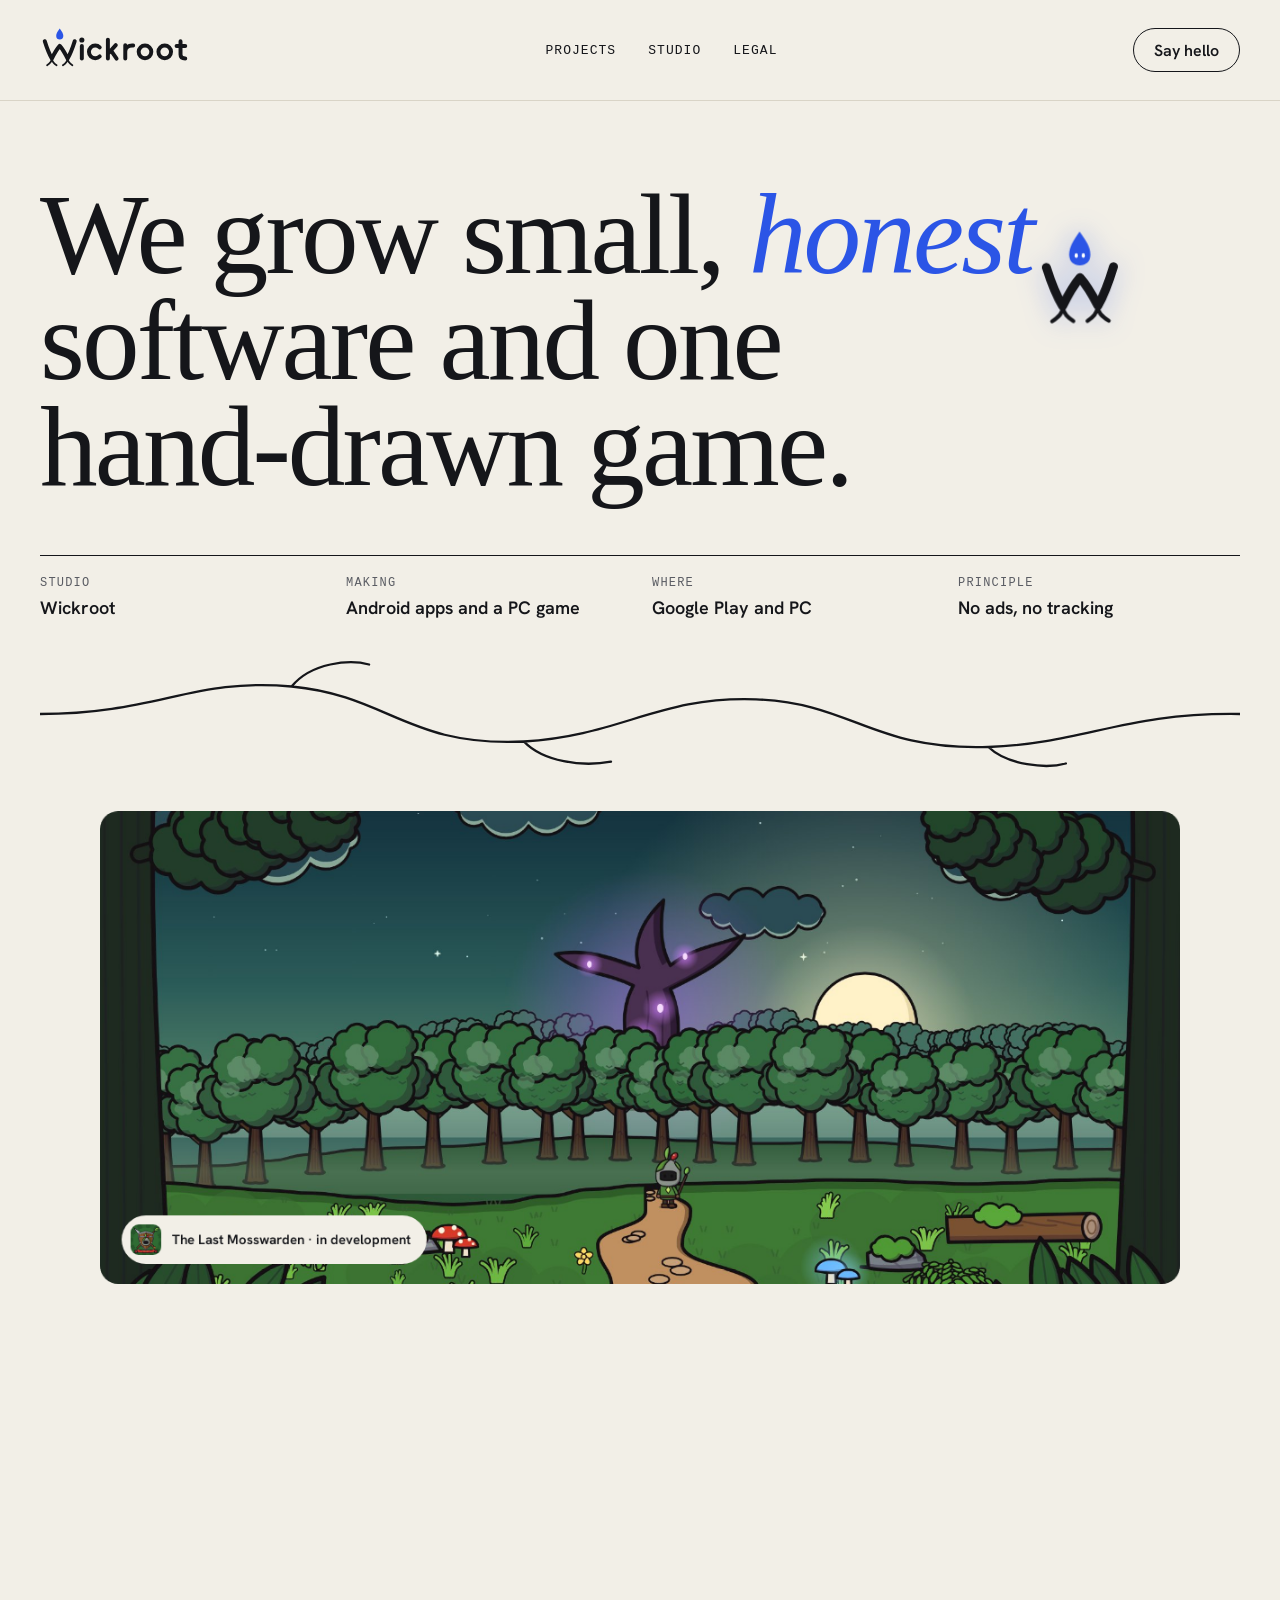
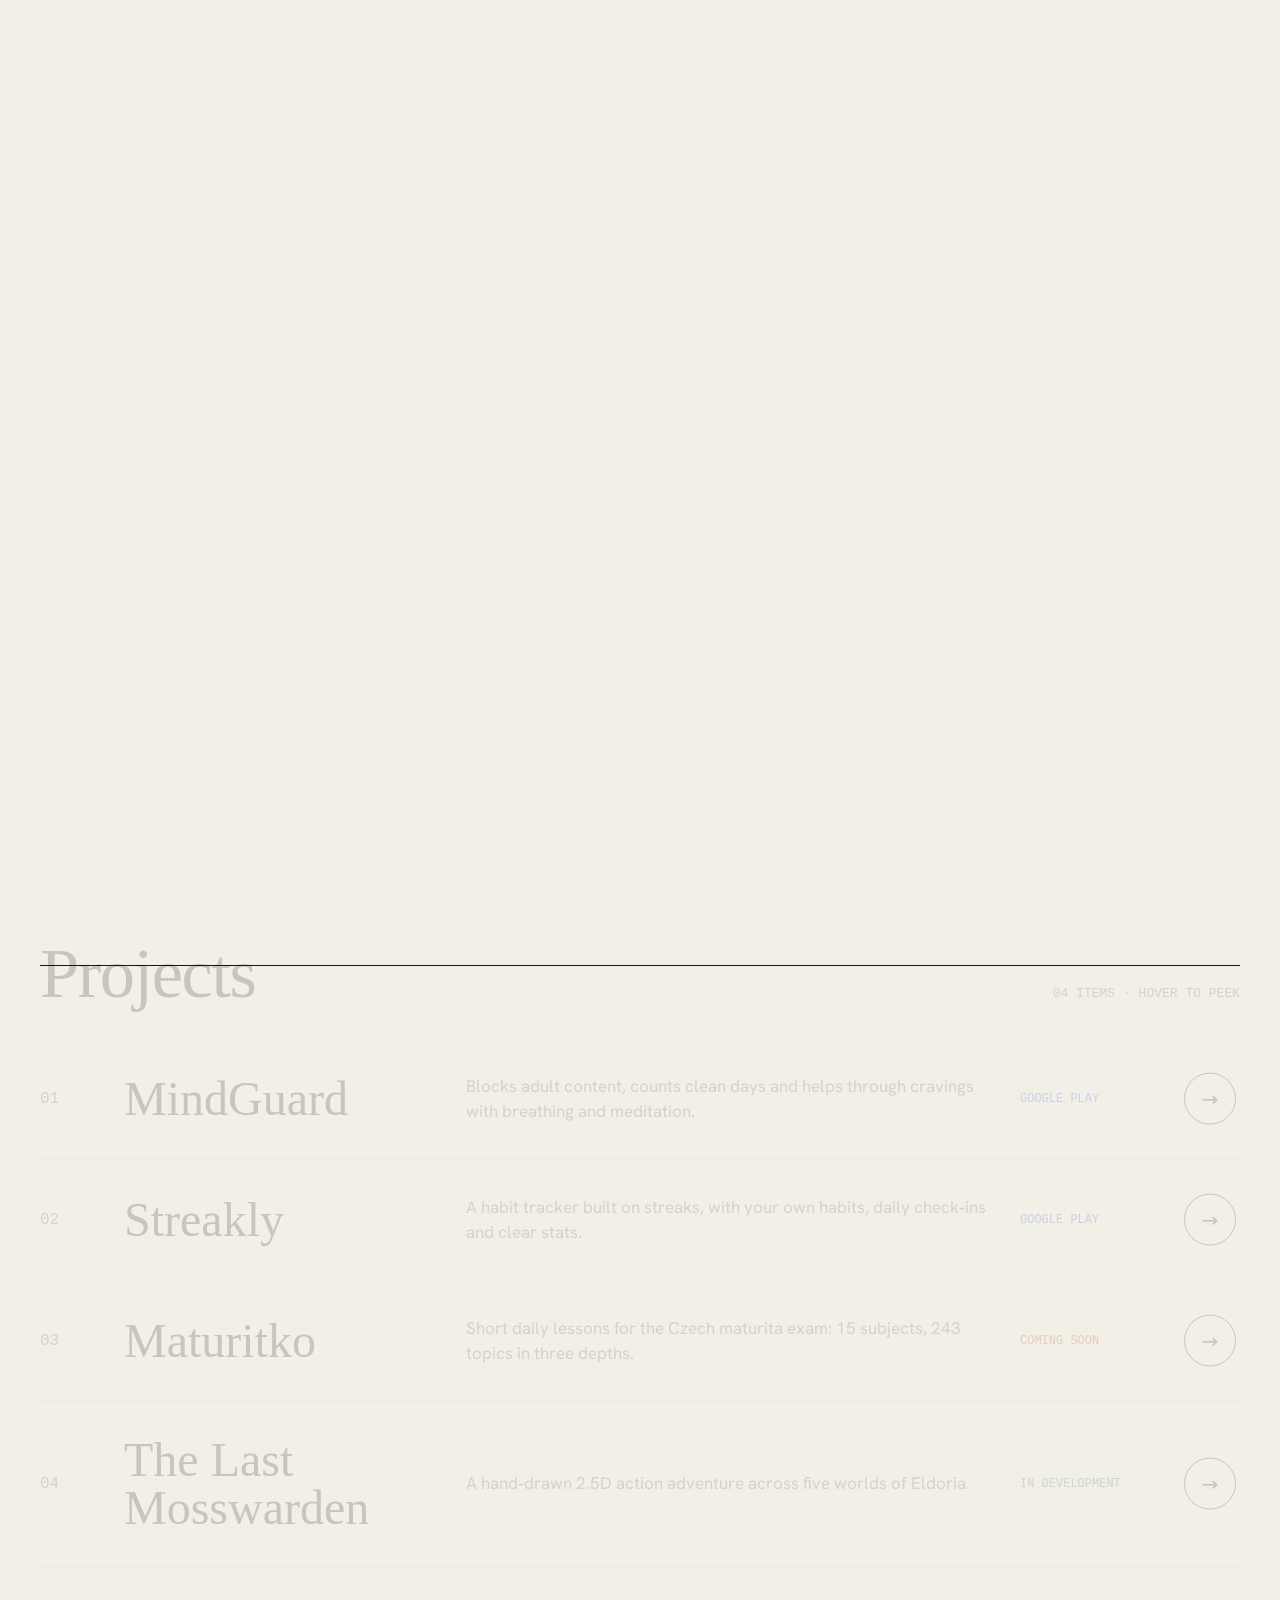
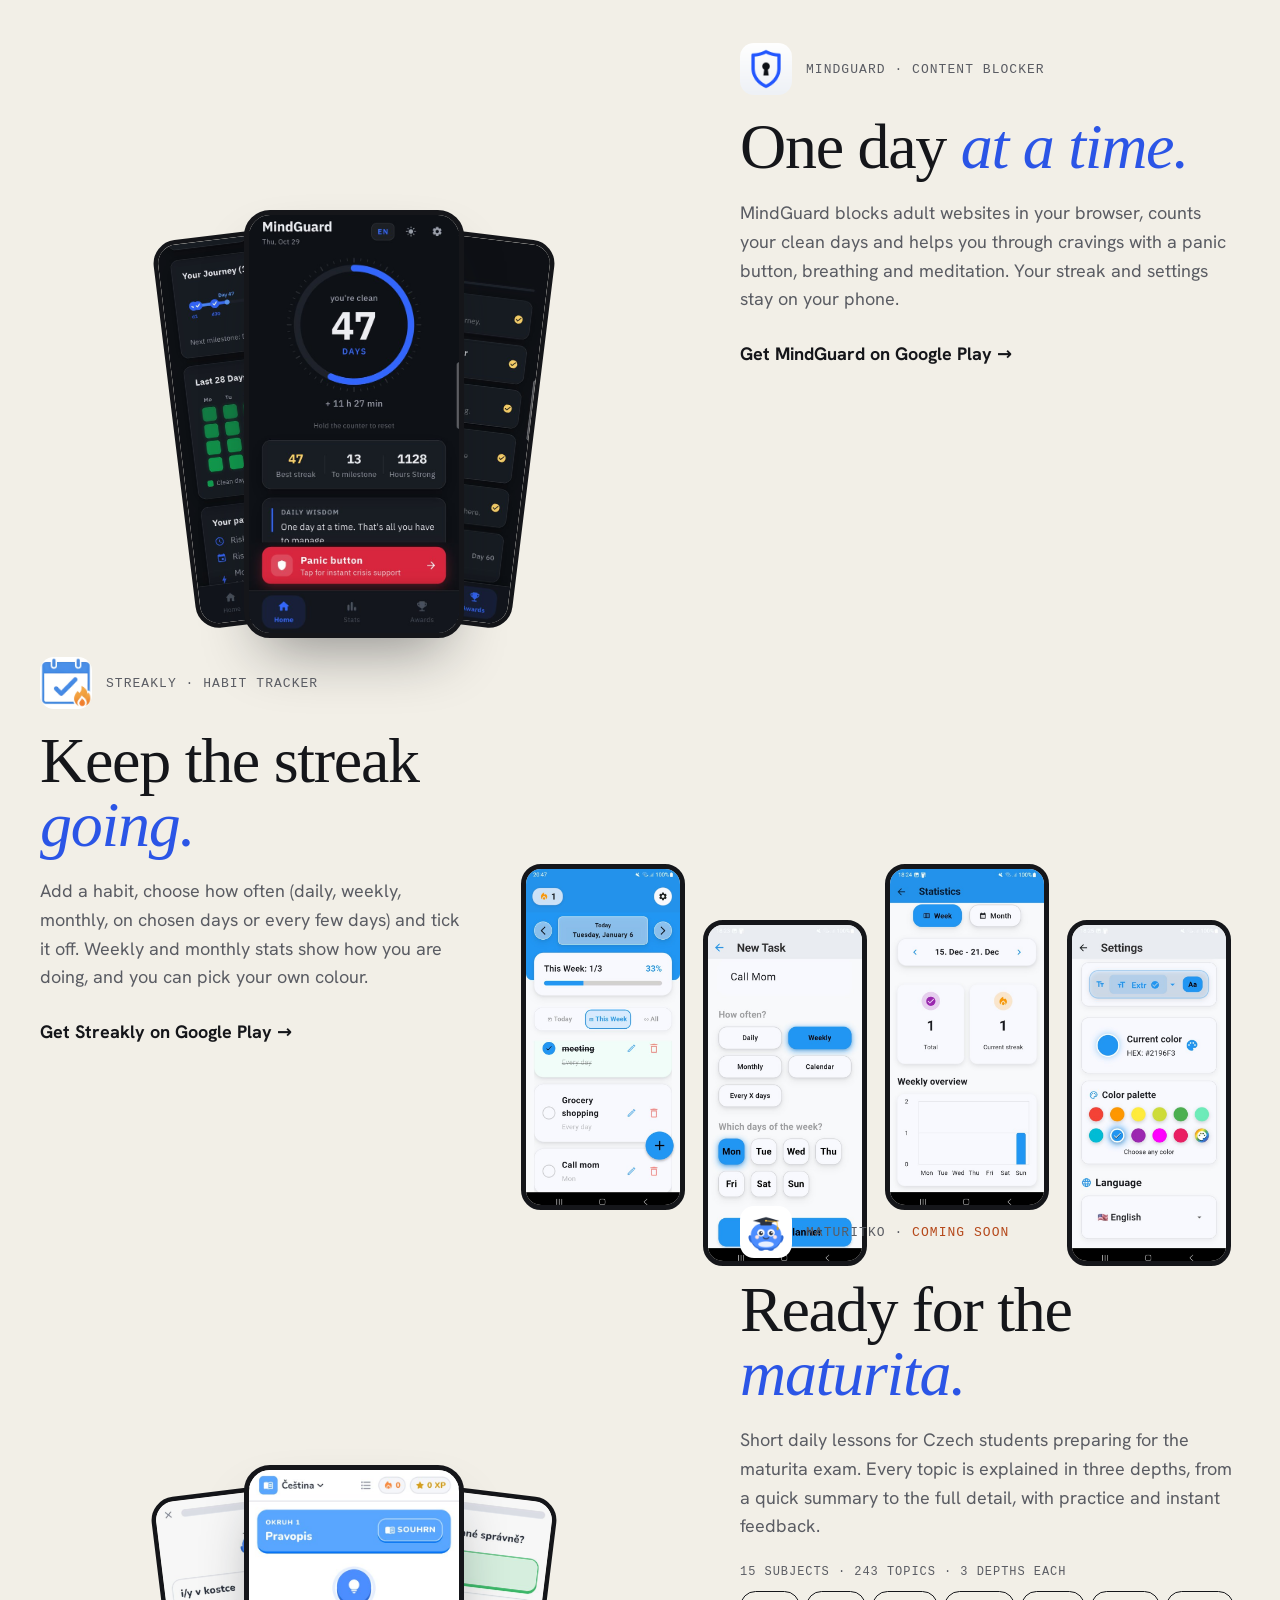
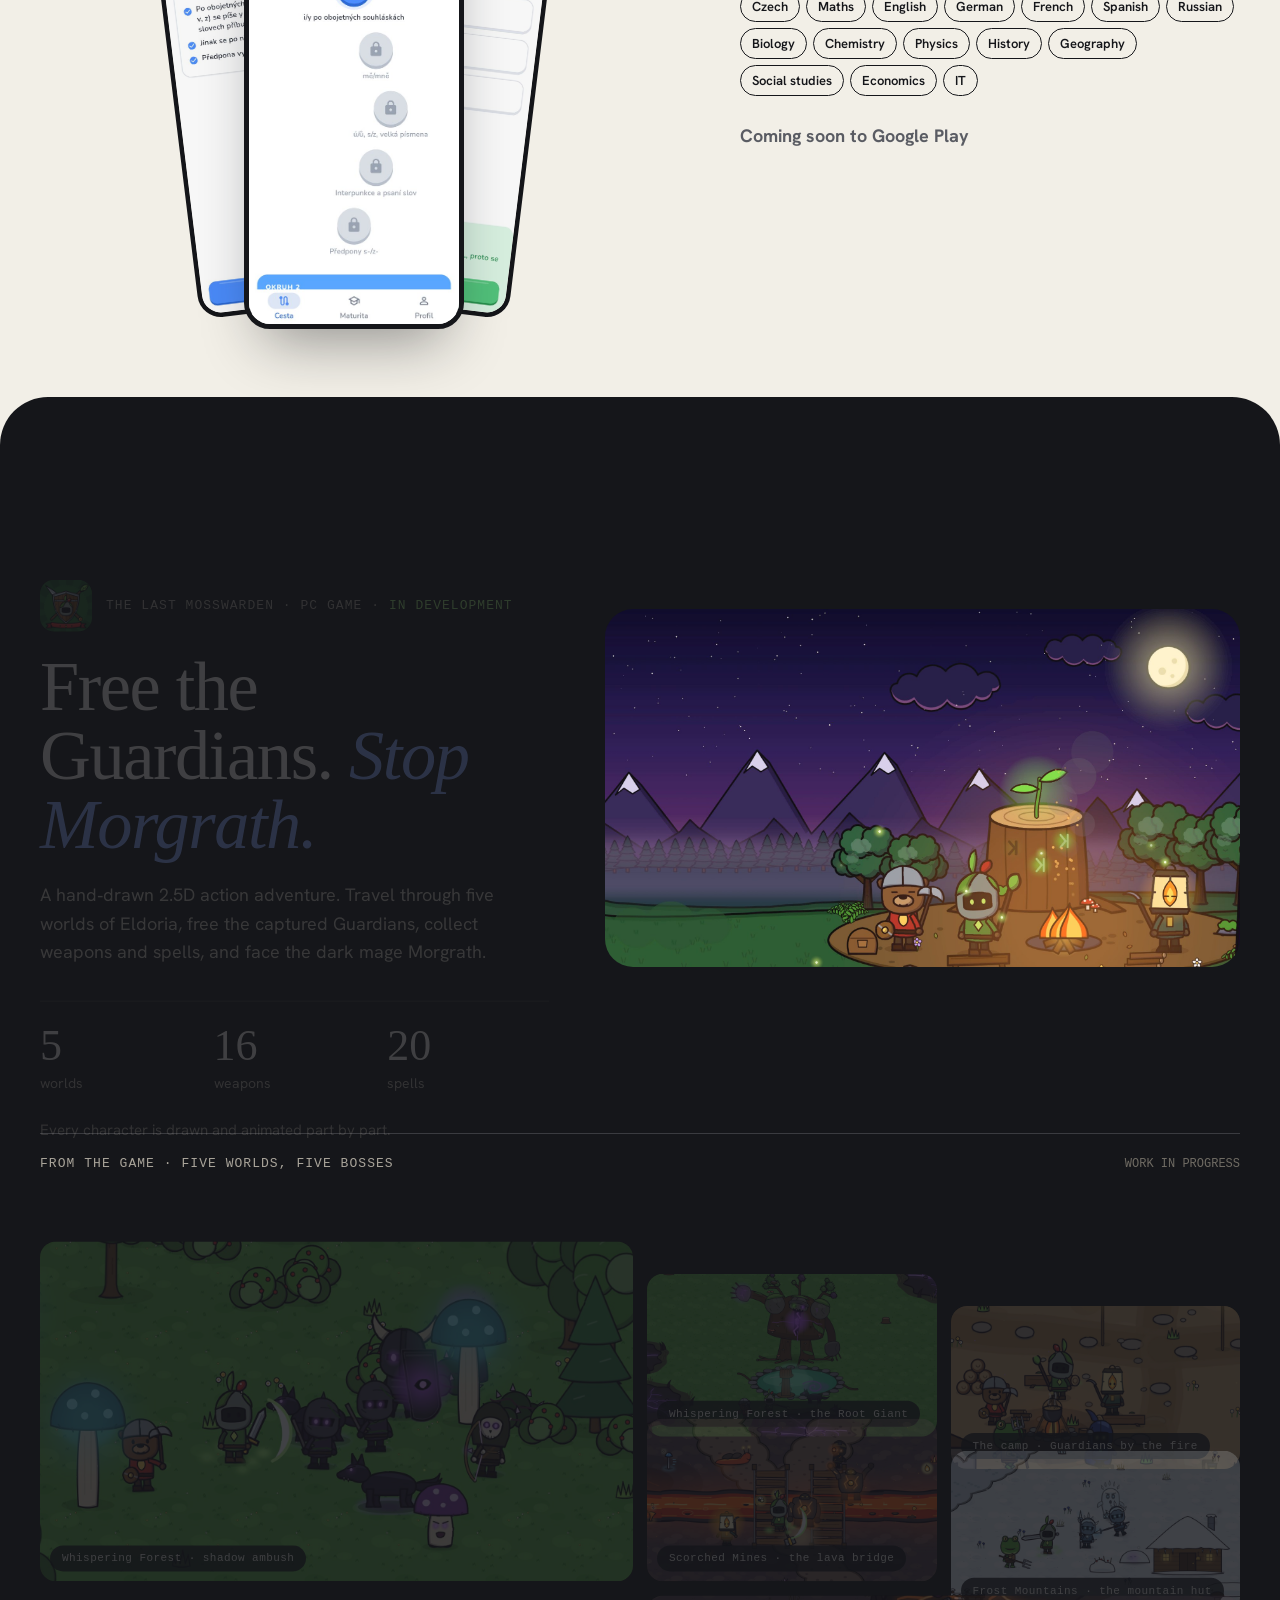
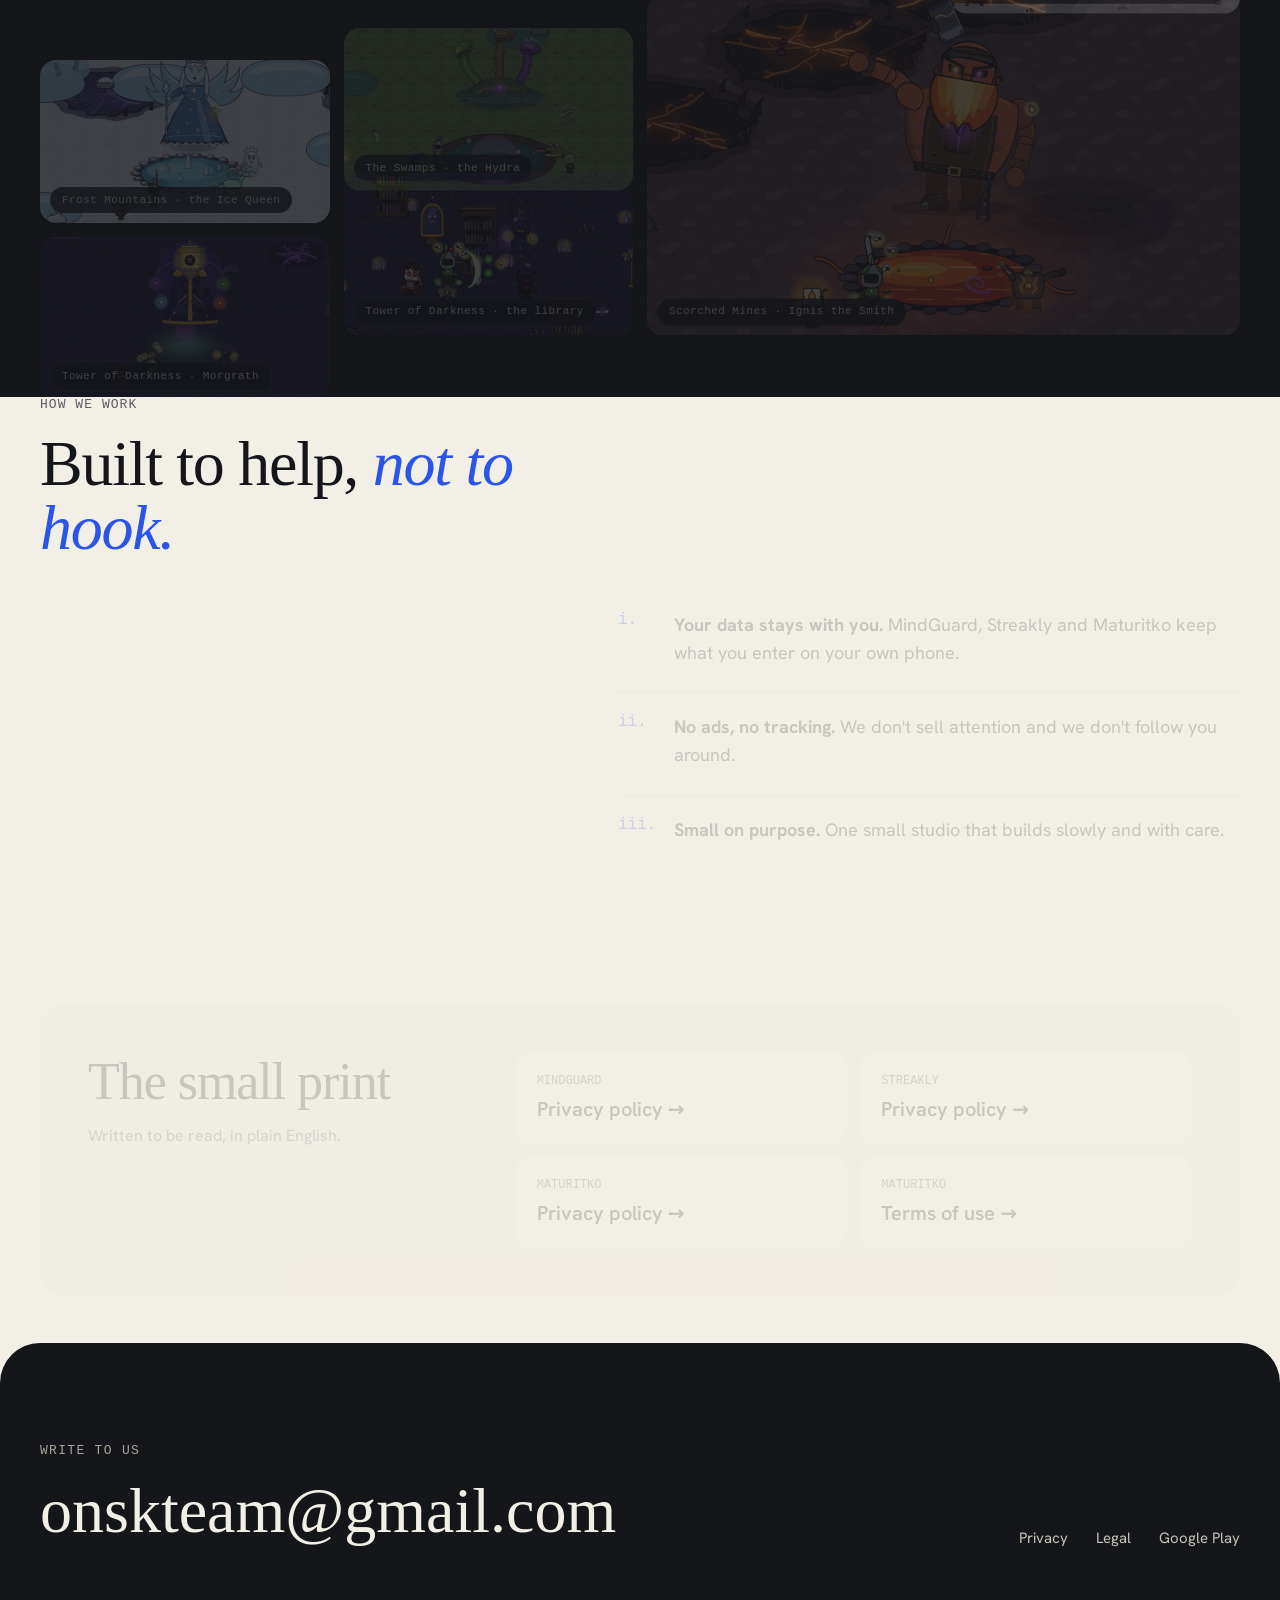
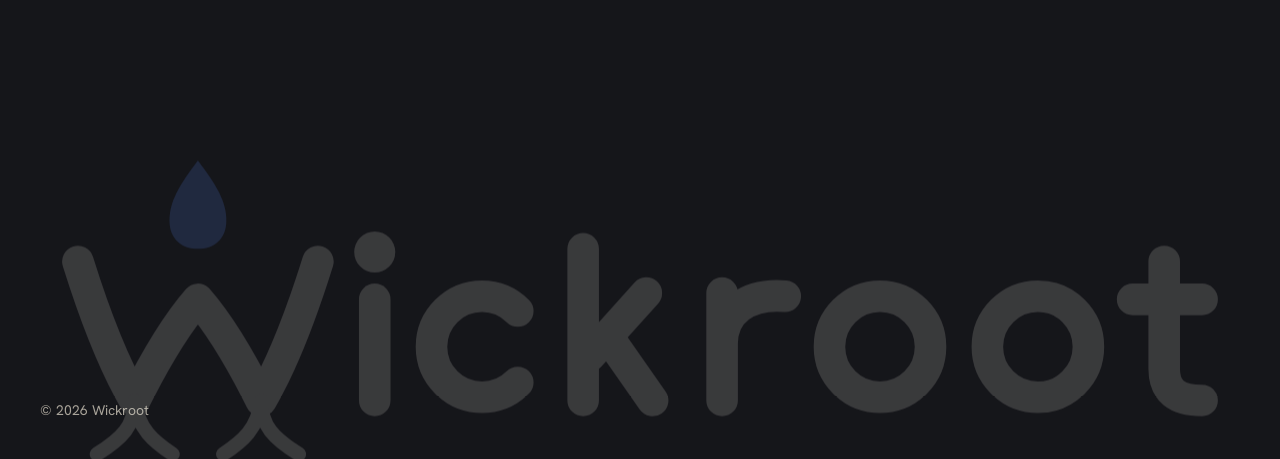
==== commit 72166dc5: "Wicky mascot that flies along with the scroll The W from the logo, with the flame as its head, perch" ====
--- a/index.html
+++ b/index.html
@@ -241,8 +241,10 @@
   fan.addEventListener('mouseleave', function () { fan.querySelectorAll('.card').forEach(function (c) { delete c.dataset.wait; }); });
 });
 </script>
+<div class="mascot" aria-hidden="true"><div class="mascot-tilt"><div class="bob"><svg viewBox="-8 -12 104 112" width="92" height="99"><g fill="none" stroke-linecap="round" stroke-linejoin="round"><path class="m-ink" d="M6 34 C11 50 17 66 24 78 C30 66 37 54 44 46 C51 54 58 66 64 78 C71 66 77 50 82 34" stroke-width="10"></path><path class="m-ink" d="M24 78 C24 86 20 90 12 95 M24 78 C25 87 30 91 36 95 M64 78 C63 87 58 91 52 95 M64 78 C64 86 68 90 76 95" stroke-width="4.5"></path></g><g class="flame"><path class="m-flame" d="M44 -6 C52 5 56 12 56 20 C56 28 51 32 44 32 C37 32 32 28 32 20 C32 12 36 5 44 -6 Z"></path></g><g class="m-eyes" fill="#FFFFFF"><ellipse cx="40" cy="21" rx="1.8" ry="2.6"></ellipse><ellipse cx="48" cy="21" rx="1.8" ry="2.6"></ellipse></g></svg></div></div></div>
 <script src="assets/js/gsap.min.js"></script>
 <script src="assets/js/ScrollTrigger.min.js"></script>
+<script src="assets/js/MotionPathPlugin.min.js"></script>
 <script src="assets/js/lenis.min.js"></script>
 <script src="assets/js/motion.js"></script>
 <script src="assets/js/lightbox.js"></script>
--- a/assets/css/site.css
+++ b/assets/css/site.css
@@ -163,32 +163,37 @@
 :focus-visible{outline:3px solid #2B55E6;outline-offset:3px}
 /* prohlížeč galerie (assets/js/lightbox.js) */
 .gal a{cursor:zoom-in}
-.gal a::after{content:"⤢";position:absolute;top:10px;right:10px;width:34px;height:34px;border-radius:50%;background:rgba(21,22,26,.82);color:#F2EFE7;display:flex;align-items:center;justify-content:center;font-size:16px;opacity:0;transform:scale(.8);transition:opacity .3s,transform .3s}
-.gal a:hover::after,.gal a:focus-visible::after{opacity:1;transform:none}
 html.lb-open{overflow:hidden}
+.lb{position:fixed;inset:0;width:100%;height:100%;max-width:none;max-height:none;margin:0;padding:0;border:0;background:transparent;color:#F2EFE7;font-family:'Hanken Grotesk',system-ui,sans-serif;overflow:hidden}
 .lb:focus{outline:none}
-.lb{position:fixed;inset:0;width:100%;height:100%;max-width:none;max-height:none;margin:0;padding:0;border:0;background:transparent;color:#F2EFE7;font-family:'Hanken Grotesk',system-ui,sans-serif;overflow:hidden}
-.lb[open]{display:grid;grid-template-rows:auto minmax(0,1fr) auto;animation:lb-in .35s cubic-bezier(.2,.7,.2,1)}
-.lb::backdrop{background:rgba(13,14,18,.94);backdrop-filter:blur(10px);-webkit-backdrop-filter:blur(10px)}
-@keyframes lb-in{from{opacity:0;transform:scale(.98)}to{opacity:1;transform:none}}
-.lb-top{display:flex;justify-content:space-between;align-items:center;padding:20px 24px}
-.lb-count{margin:0;font-family:'IBM Plex Mono',monospace;font-size:13px;letter-spacing:.1em;color:#A9A49A}
-.lb-stage{margin:0;min-height:0;display:flex;flex-direction:column;align-items:center;justify-content:center;gap:16px;padding:0 96px;touch-action:pan-y}
-.lb-img{display:block;max-width:min(1280px,100%);max-height:calc(100% - 48px);border-radius:16px;object-fit:contain;box-shadow:0 40px 80px -30px rgba(0,0,0,.7);opacity:0;transform:translateX(var(--dx,0)) scale(.97);user-select:none;-webkit-user-drag:none}
-.lb-img.in{opacity:1;transform:none;transition:opacity .4s,transform .5s cubic-bezier(.2,.7,.2,1)}
-.lb-cap{font-family:'IBM Plex Mono',monospace;font-size:12px;letter-spacing:.06em;text-transform:uppercase;color:#C9C4B8;text-align:center}
-.lb-btn{width:52px;height:52px;border-radius:50%;border:1.5px solid rgba(242,239,231,.4);background:rgba(21,22,26,.6);color:#F2EFE7;font:inherit;font-size:20px;line-height:1;cursor:pointer;display:flex;align-items:center;justify-content:center;transition:background .25s,border-color .25s,color .25s,transform .25s}
-.lb-btn:hover{background:#F2EFE7;border-color:#F2EFE7;color:#15161A}
-.lb-close{font-size:26px}
-.lb-close:hover{transform:rotate(90deg)}
-.lb-prev,.lb-next{position:absolute;top:50%;margin-top:-26px}
-.lb-prev{left:24px}.lb-next{right:24px}
-.lb-prev:hover{transform:translateX(-3px)}.lb-next:hover{transform:translateX(3px)}
-.lb-thumbs{display:flex;gap:8px;justify-content:center;overflow-x:auto;padding:16px 24px 24px;scrollbar-width:none}
-.lb-thumbs::-webkit-scrollbar{display:none}
-.lb-thumb{flex:0 0 auto;width:72px;height:42px;padding:0;border:0;border-radius:8px;overflow:hidden;cursor:pointer;background:#1D2A24;opacity:.4;outline:2px solid transparent;outline-offset:2px;transition:opacity .25s,outline-color .25s}
-.lb-thumb img{width:100%;height:100%;object-fit:cover;display:block}
-.lb-thumb:hover{opacity:.8}
-.lb-thumb.on{opacity:1;outline-color:#8FAEFF}
-@media (max-width:640px){.lb-stage{padding:0 16px}.lb-prev,.lb-next{top:auto;bottom:84px;margin:0;width:44px;height:44px}.lb-prev{left:16px}.lb-next{right:16px}.lb-top{padding:16px}.lb-thumbs{justify-content:flex-start;padding:12px 16px 20px}.lb-thumb{width:56px;height:34px}}
-@media (prefers-reduced-motion: reduce){.lb[open]{animation:none}.lb-img,.lb-img.in{transition:none;transform:none}.gal a::after{transition:none}}
+.lb[open]{display:grid;grid-template-rows:auto minmax(0,1fr) auto}
+.lb::backdrop{background:#121317;animation:lb-fade .45s ease both}
+.lb.out::backdrop{animation:lb-fade-out .5s ease both}
+.lb-bar,.lb-foot{width:100%;max-width:1320px;margin:0 auto;padding:26px 40px;display:flex;flex-wrap:wrap;justify-content:space-between;align-items:baseline;gap:12px 24px;animation:lb-fade .5s .15s ease both}
+.lb.out .lb-bar,.lb.out .lb-foot{animation:lb-fade-out .25s ease both}
+.lb-bar{border-bottom:1px solid #3A3B40}
+.lb-count,.lb-hint{margin:0;font-family:'IBM Plex Mono',monospace;font-size:13px;letter-spacing:.08em;color:#A9A49A}
+.lb-nav{display:flex;gap:28px}
+.lb-nav button{border:0;padding:0;background-color:transparent;color:#F2EFE7;font-family:'IBM Plex Mono',monospace;font-size:13px;letter-spacing:.08em;text-transform:uppercase;cursor:pointer;min-height:32px;background-image:linear-gradient(#8FAEFF,#8FAEFF)}
+.lb-nav button:hover{color:#8FAEFF}
+.lb-stage{min-height:0;display:flex;align-items:center;justify-content:center;padding:24px 40px;touch-action:pan-y}
+.lb-img{display:block;max-width:min(1240px,100%);max-height:100%;border-radius:16px;object-fit:contain;cursor:e-resize;transform-origin:0 0;transition:transform .6s cubic-bezier(.2,.7,.2,1),opacity .3s;user-select:none;-webkit-user-drag:none}
+.lb-img.swap{opacity:0;transform:translateX(var(--dx,0));transition:transform .2s ease-in,opacity .2s ease-in}
+.lb-foot{border-top:1px solid #3A3B40}
+.lb-cap{margin:0;font-family:'Instrument Serif',serif;font-size:clamp(24px,3vw,36px);line-height:1.1;letter-spacing:-.01em}
+@keyframes lb-fade{from{opacity:0}}
+@keyframes lb-fade-out{to{opacity:0}}
+@media (max-width:640px){.lb-bar,.lb-foot{padding:16px}.lb-nav{gap:18px}.lb-stage{padding:16px}.lb-hint{display:none}}
+@media (prefers-reduced-motion: reduce){.lb::backdrop,.lb-bar,.lb-foot{animation:none}.lb-img,.lb-img.swap{transition:none}}
+/* maskot Wicky, který přelétá stránkou (assets/js/motion.js) */
+.mascot{position:absolute;top:0;left:0;z-index:40;pointer-events:none;display:none}
+html.motion .mascot{display:block}
+.mascot svg{display:block;overflow:visible;filter:drop-shadow(0 0 14px rgba(43,85,230,.35))}
+.mascot .m-ink{stroke:#15161A;transition:stroke .5s}
+.mascot .m-flame{fill:#2B55E6;transition:fill .5s}
+.mascot.on-dark .m-ink{stroke:#F2EFE7}
+.mascot.on-dark .m-flame{fill:#5C8BFF}
+.mascot .m-eyes{transform-box:fill-box;transform-origin:center;animation:blink 5s infinite}
+@keyframes blink{0%,44%,48%,100%{transform:scaleY(1)}46%{transform:scaleY(.1)}}
+@media (max-width:1023px){.mascot svg{width:64px;height:69px}}
+body{overflow-x:clip}
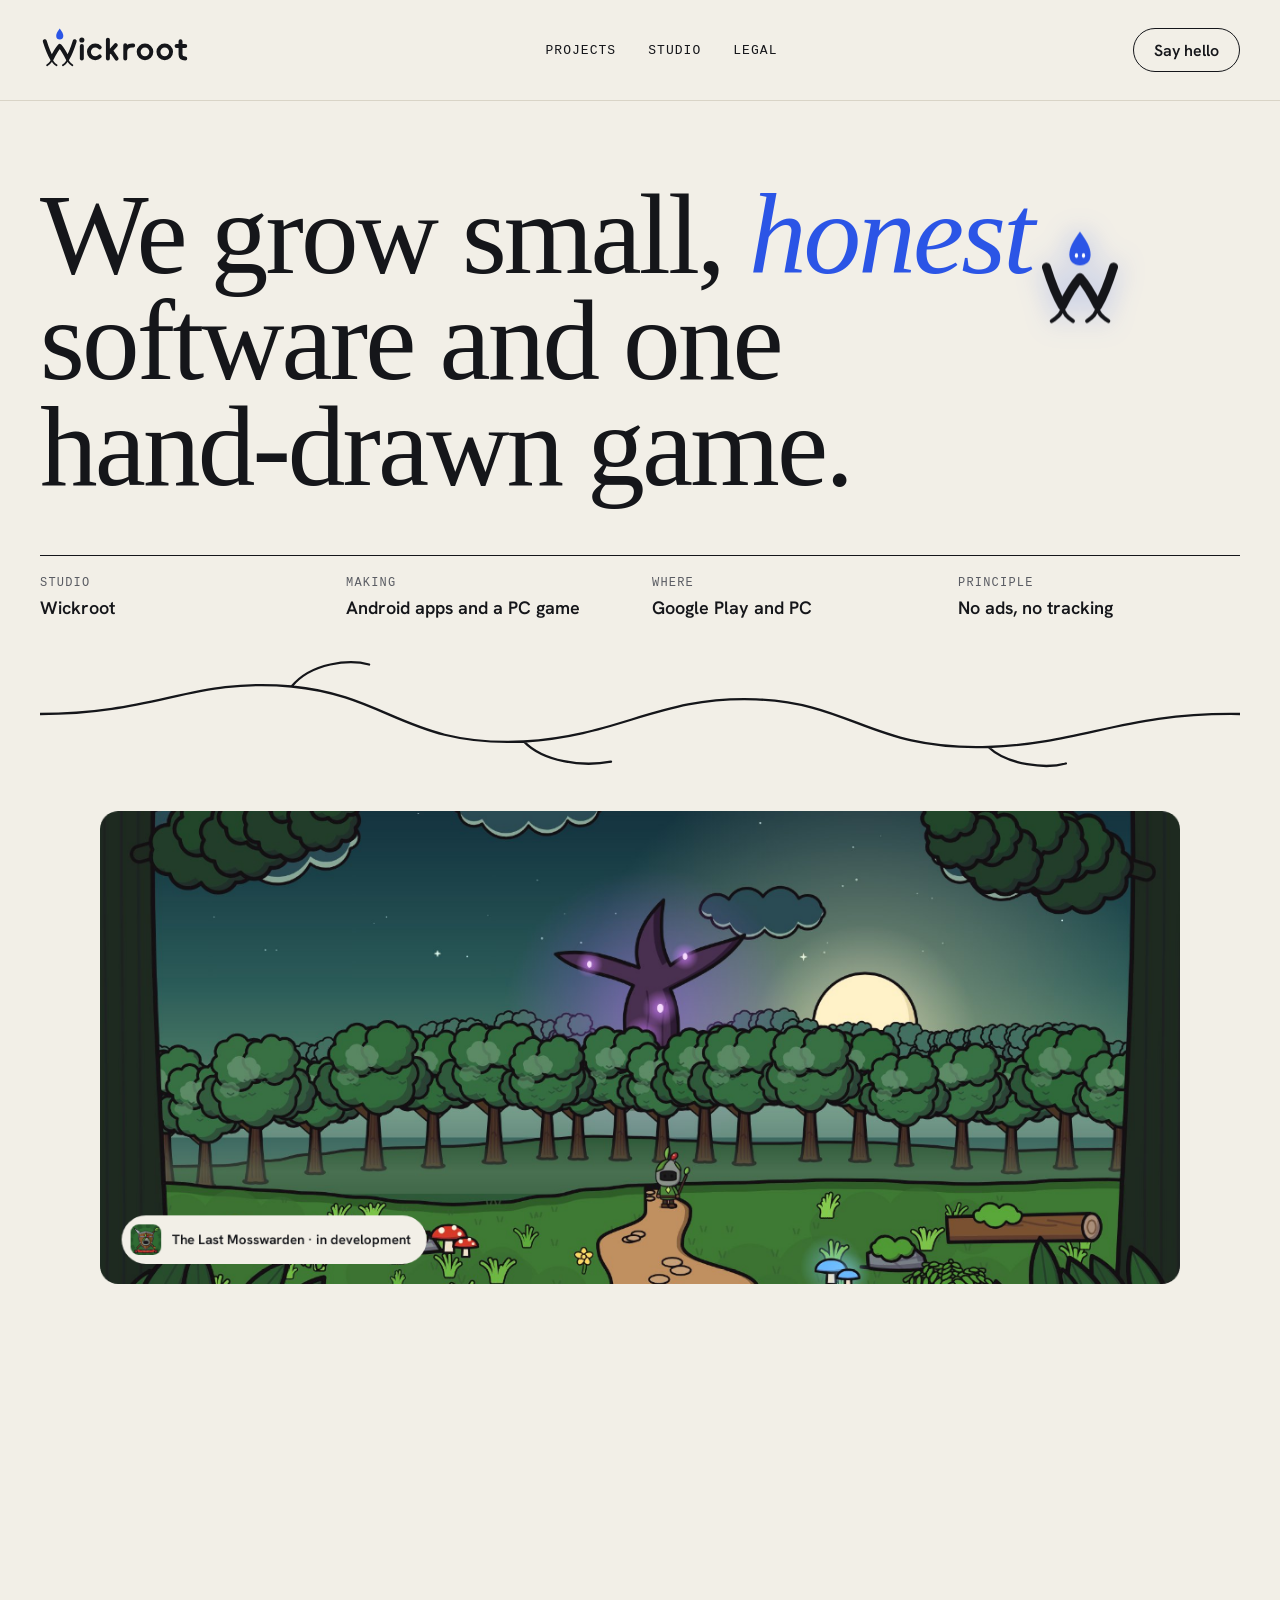
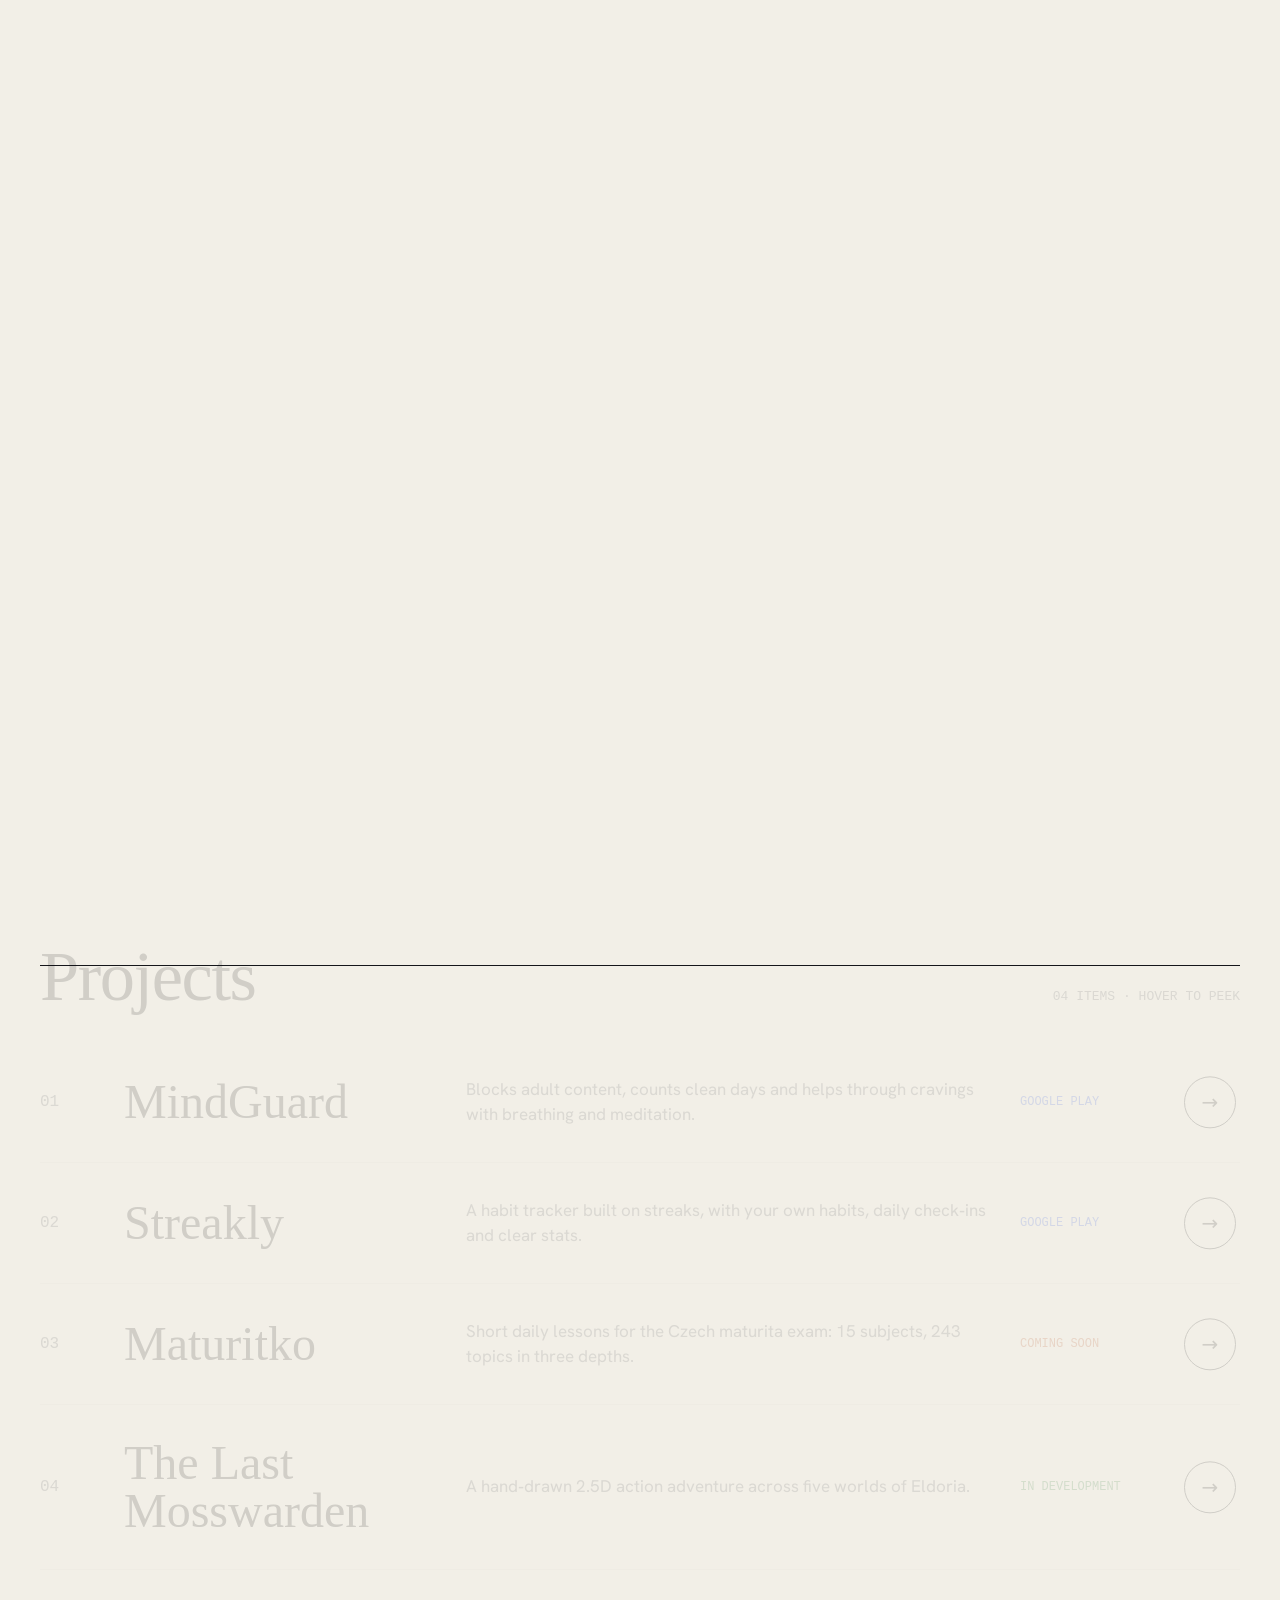
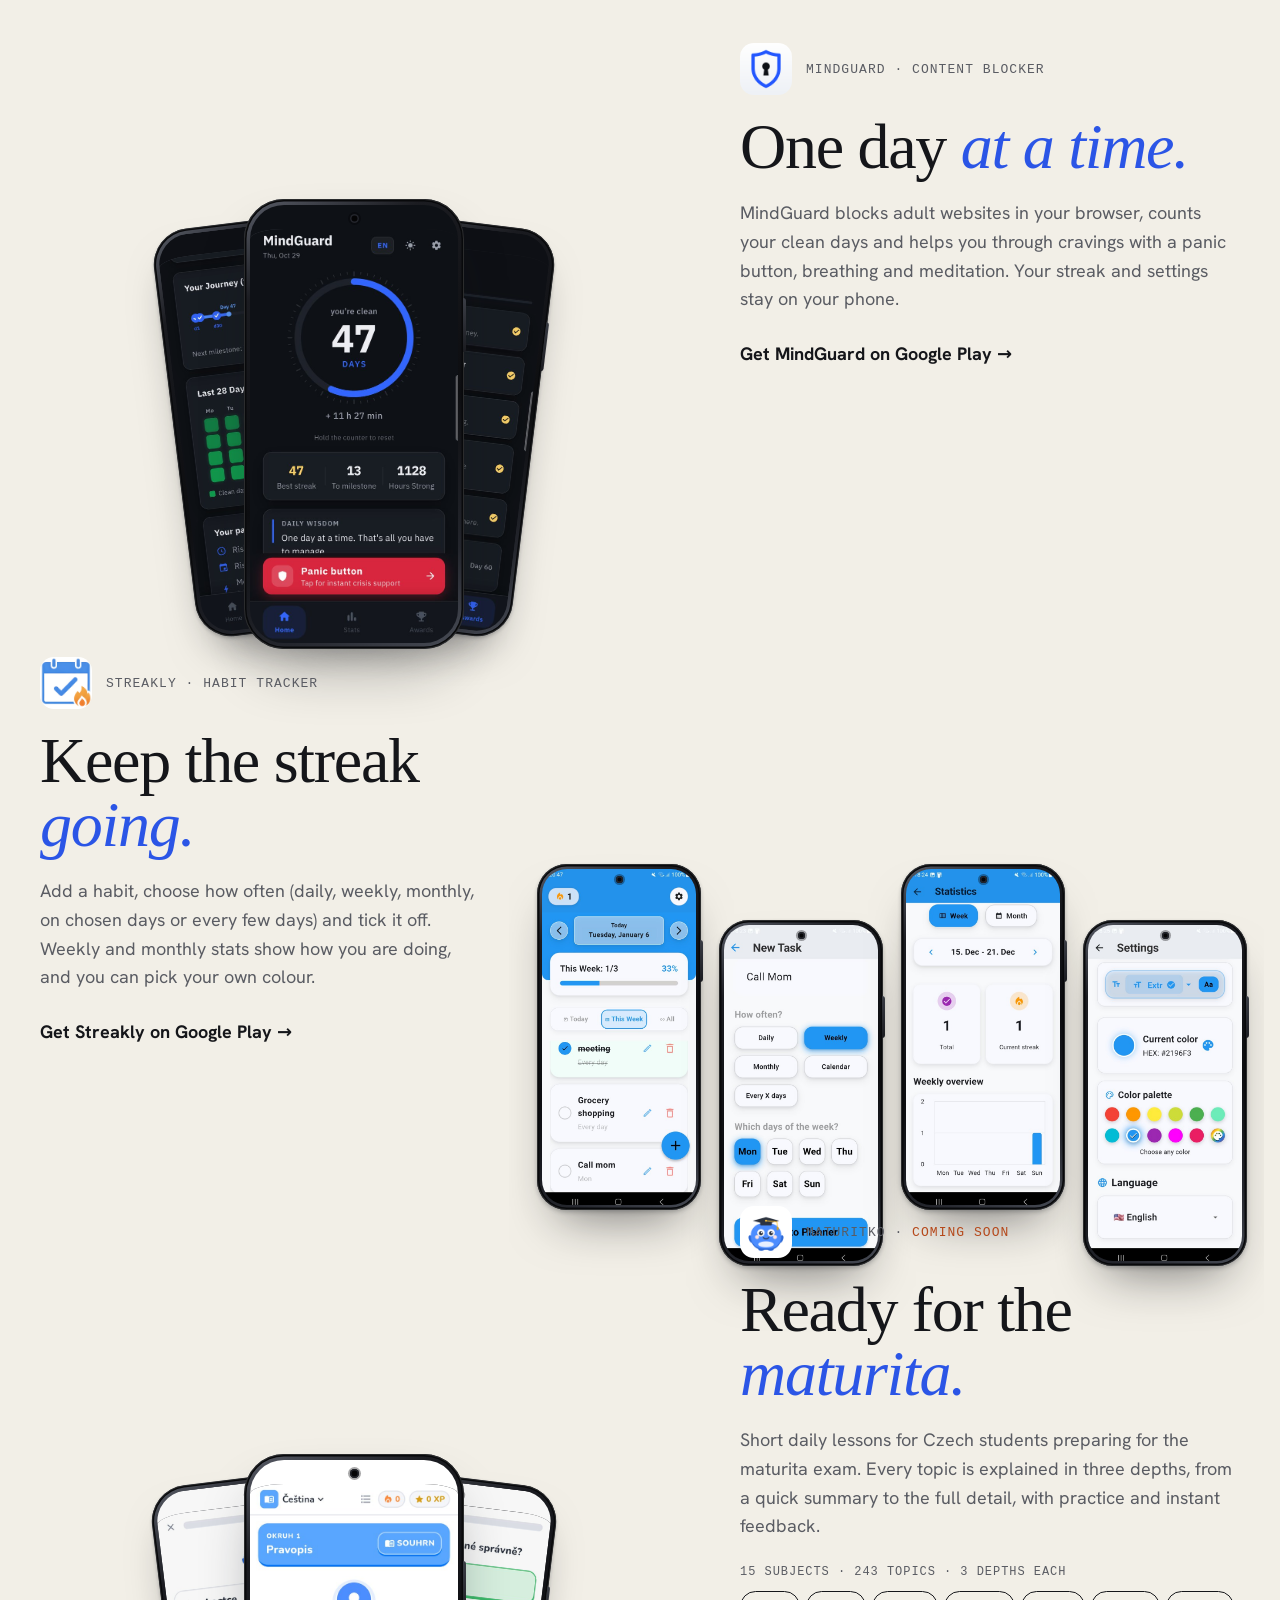
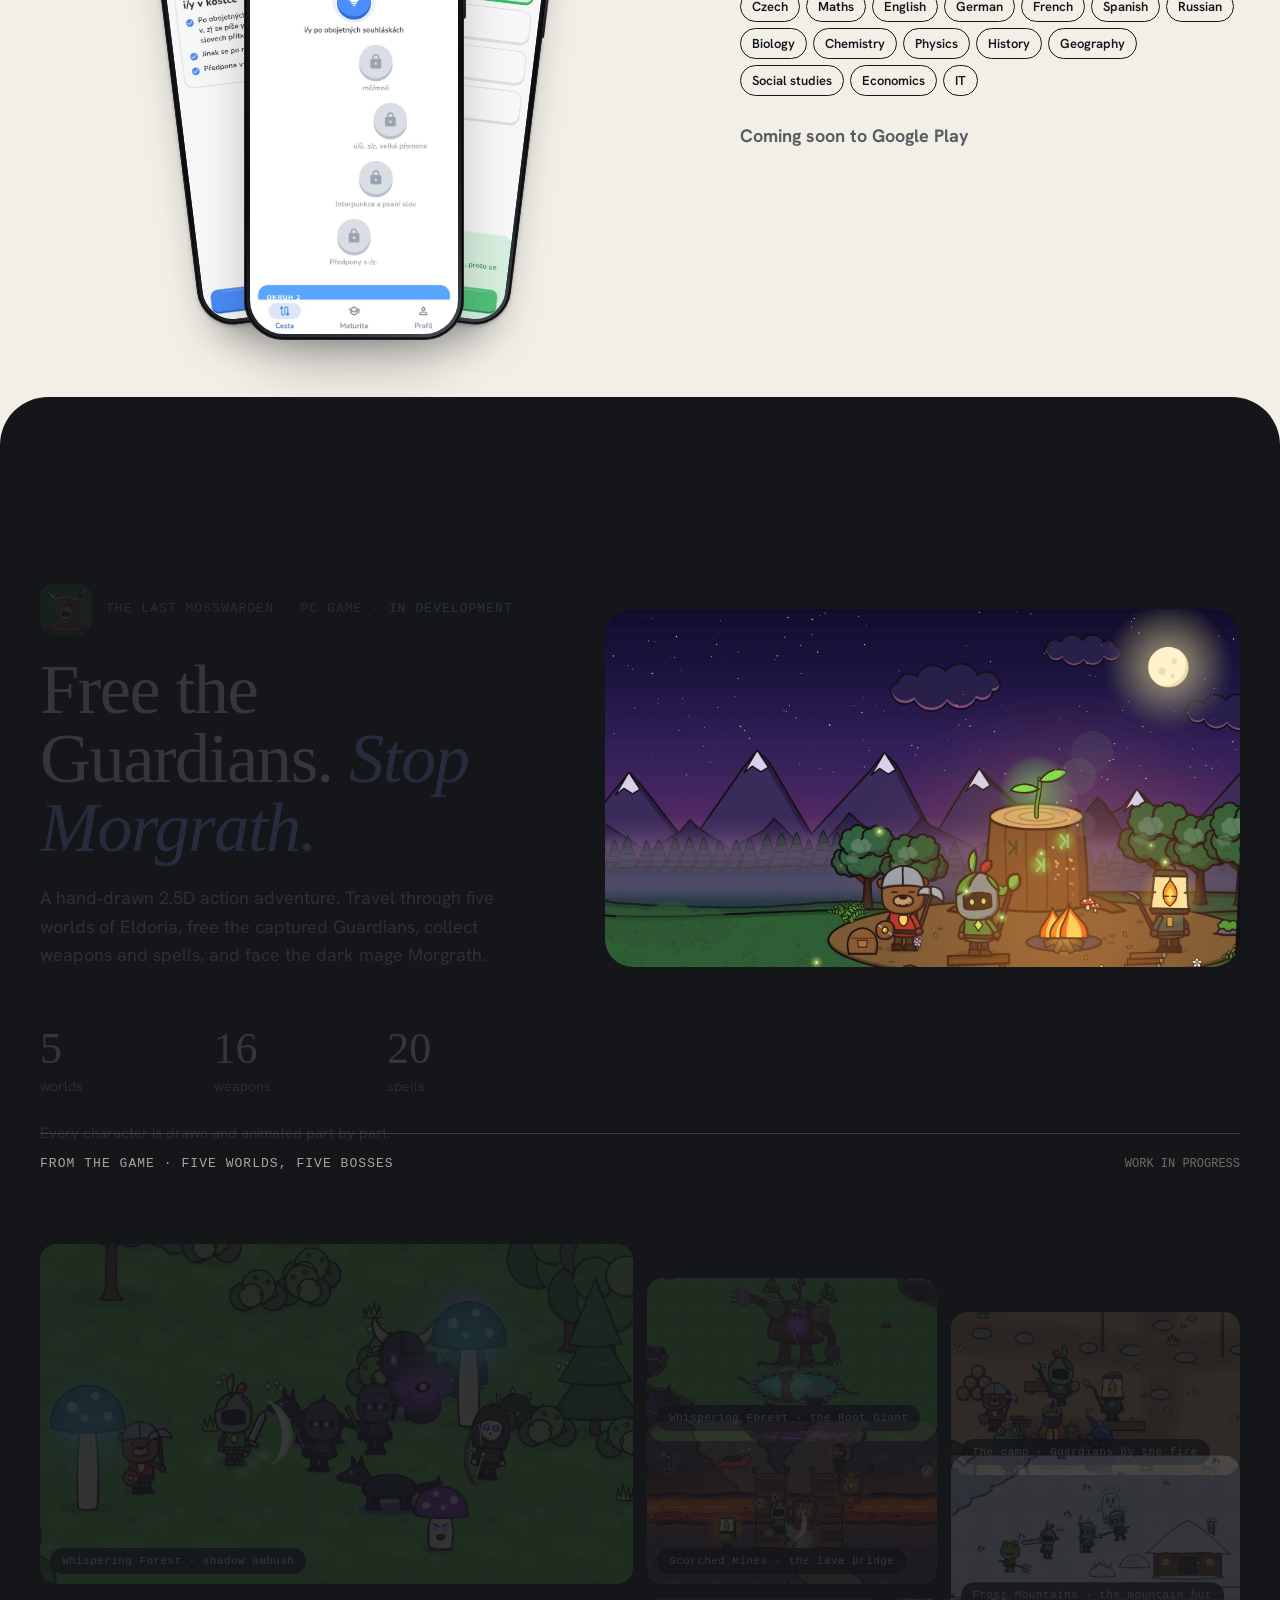
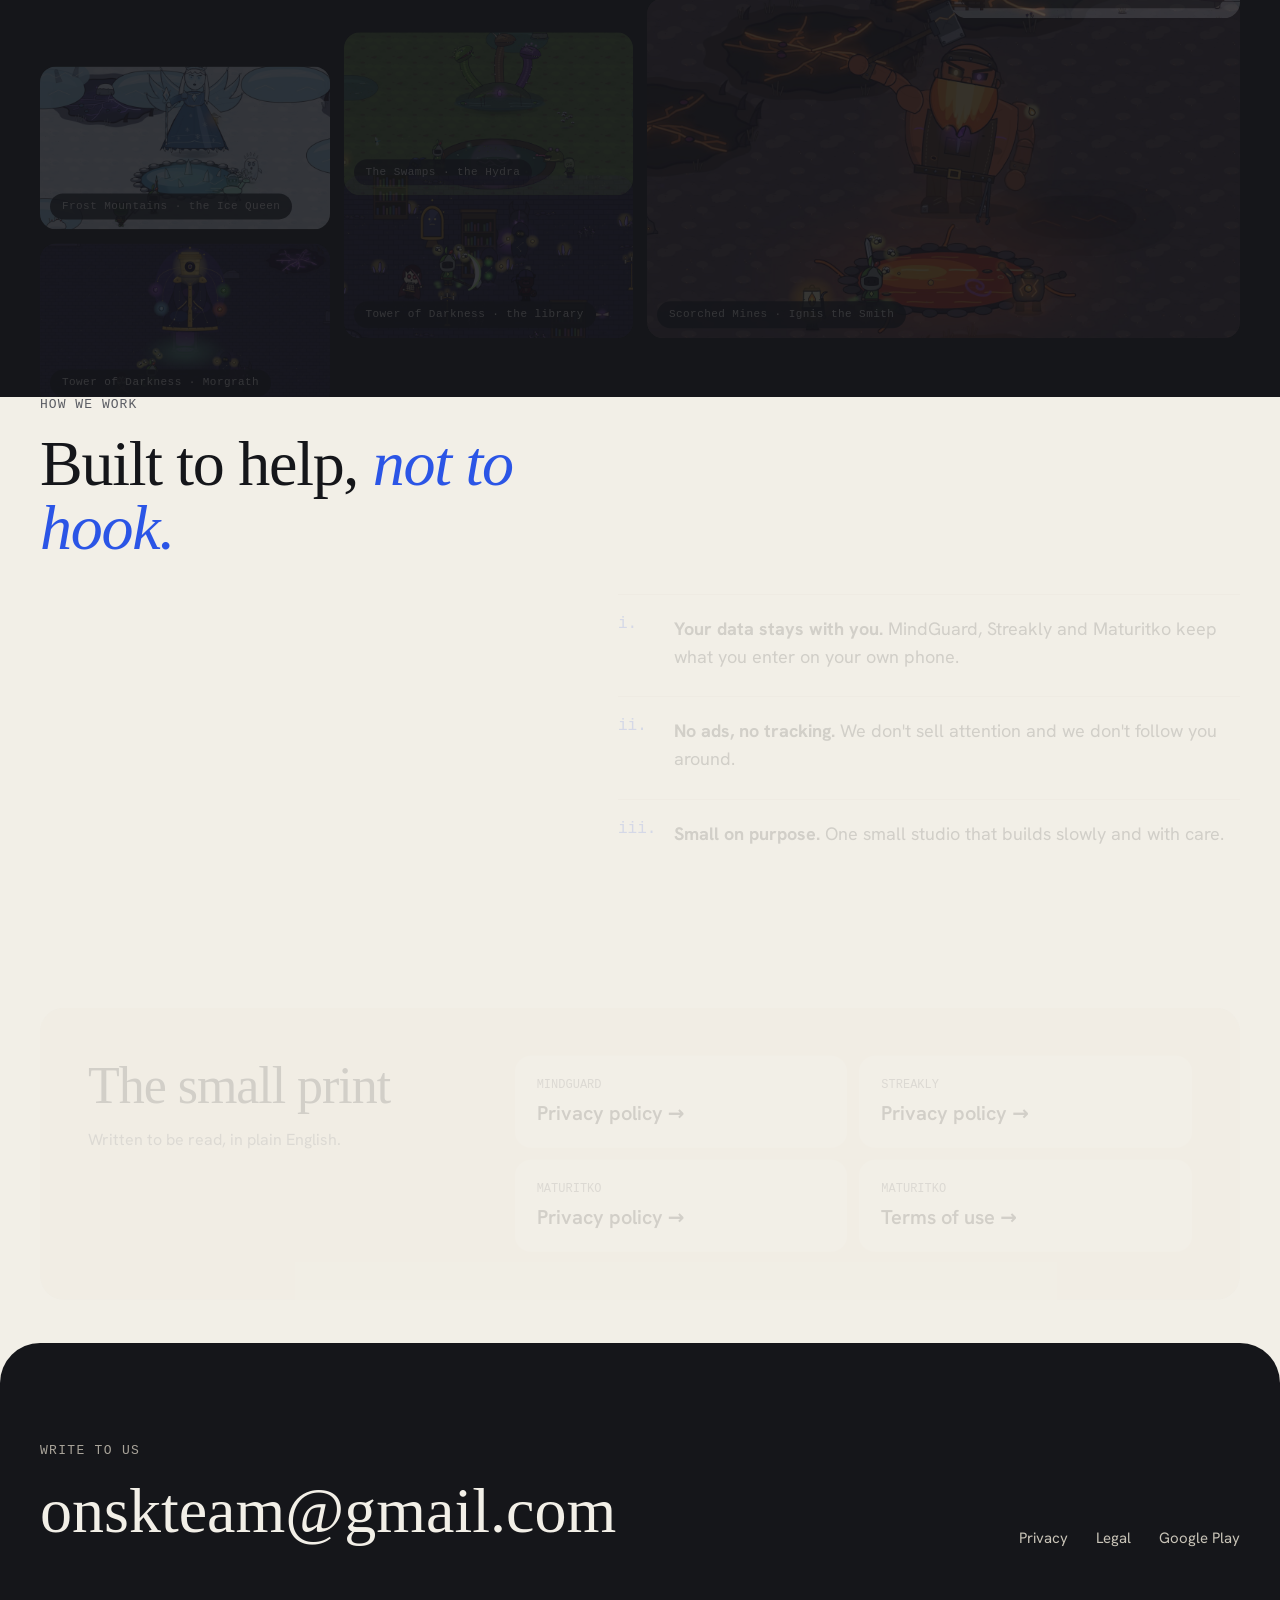
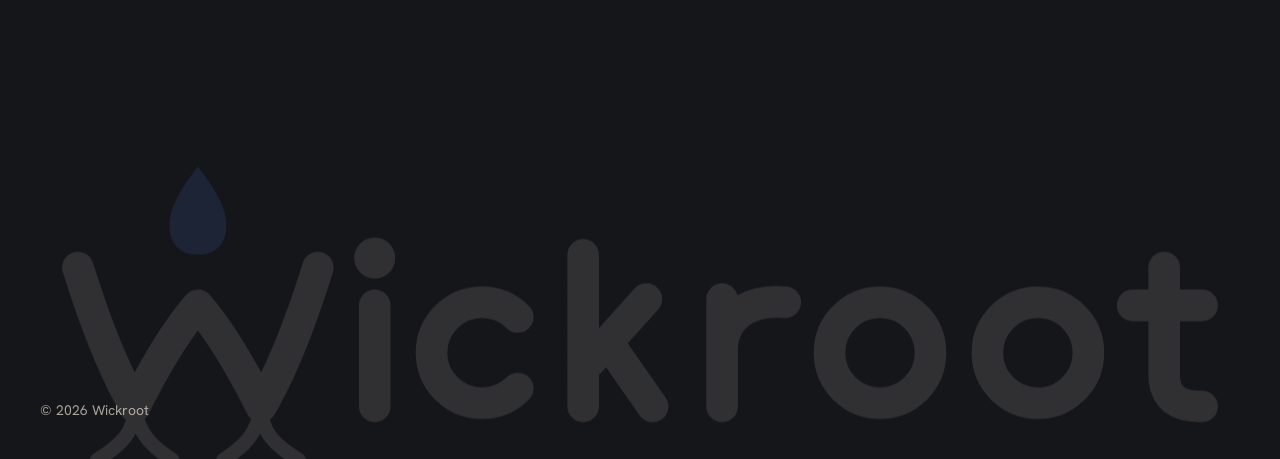
==== commit a5dd30d7: "Modern phone frames for the app screenshots Replace the thick black borders with a thin metallic bez" ====
--- a/index.html
+++ b/index.html
@@ -99,10 +99,10 @@
 </section>
 
 <section id="mindguard" style="max-width:1320px;margin:0 auto;padding:120px 40px 20px;display:flex;flex-wrap:wrap;gap:72px;align-items:center">
-<div class="fan" data-par="110" style="flex:1 1 440px;min-width:0;position:relative;height:520px;display:flex;justify-content:center;align-items:center">
-<img class="card pl" src="assets/img/mg-screen-2.jpg" alt="MindGuard statistics screen">
-<img class="card pr" src="assets/img/mg-screen-4.jpg" alt="MindGuard awards screen">
-<img class="card pc" src="assets/img/mg-screen-1.jpg" alt="MindGuard home screen">
+<div class="fan" data-par="110" style="--screen:#0E1116;flex:1 1 440px;min-width:0;position:relative;height:520px;display:flex;justify-content:center;align-items:center">
+<div class="card phone pl"><img src="assets/img/mg-screen-2.jpg" alt="MindGuard statistics screen"></div>
+<div class="card phone pr"><img src="assets/img/mg-screen-4.jpg" alt="MindGuard awards screen"></div>
+<div class="card phone pc"><img src="assets/img/mg-screen-1.jpg" alt="MindGuard home screen"></div>
 </div>
 <div data-par="-110" style="flex:1 1 380px;min-width:0;max-width:500px">
 <div style="display:flex;align-items:center;gap:14px;margin-bottom:20px"><img src="assets/img/mindguard-icon.png" alt="" aria-hidden="true" style="width:52px;height:52px;border-radius:14px"><span style="font-family:'IBM Plex Mono',monospace;font-size:13px;letter-spacing:.08em;color:#5A5C63">MINDGUARD · CONTENT BLOCKER</span></div>
@@ -119,21 +119,21 @@
 <p style="margin:0 0 28px;font-size:18px;line-height:1.6;color:#5A5C63">Add a habit, choose how often (daily, weekly, monthly, on chosen days or every few days) and tick it off. Weekly and monthly stats show how you are doing, and you can pick your own colour.</p>
 <a class="ul" href="https://play.google.com/store/apps/details?id=com.onsk.streakly" style="font-weight:700;font-size:18px">Get Streakly on Google Play →</a>
 </div>
-<div data-par="130" style="flex:2 1 560px;min-width:0;overflow-x:auto;padding:30px 4px 40px">
+<div data-par="130" style="flex:2 1 560px;min-width:0;overflow-x:auto;padding:30px 28px 72px;margin:0 -24px -32px">
 <div class="shots">
-<img class="shot" src="assets/img/streakly-home.jpg" alt="Streakly home screen with today's habits" style="width:164px;flex:0 0 auto;border-radius:20px;border:5px solid #15161A">
-<img class="shot" src="assets/img/streakly-new-task.jpg" alt="Streakly new task screen with weekly schedule" style="width:164px;flex:0 0 auto;border-radius:20px;border:5px solid #15161A;margin-top:56px">
-<img class="shot" src="assets/img/streakly-stats.jpg" alt="Streakly weekly statistics" style="width:164px;flex:0 0 auto;border-radius:20px;border:5px solid #15161A">
-<img class="shot" src="assets/img/streakly-settings.jpg" alt="Streakly settings with colour palette" style="width:164px;flex:0 0 auto;border-radius:20px;border:5px solid #15161A;margin-top:56px">
+<div class="phone shot" style="width:164px;flex:0 0 auto"><img src="assets/img/streakly-home.jpg" alt="Streakly home screen with today's habits"></div>
+<div class="phone shot" style="width:164px;flex:0 0 auto;margin-top:56px"><img src="assets/img/streakly-new-task.jpg" alt="Streakly new task screen with weekly schedule"></div>
+<div class="phone shot" style="width:164px;flex:0 0 auto"><img src="assets/img/streakly-stats.jpg" alt="Streakly weekly statistics"></div>
+<div class="phone shot" style="width:164px;flex:0 0 auto;margin-top:56px"><img src="assets/img/streakly-settings.jpg" alt="Streakly settings with colour palette"></div>
 </div>
 </div>
 </section>
 
 <section id="maturitko" style="max-width:1320px;margin:0 auto;padding:120px 40px 20px;display:flex;flex-wrap:wrap;gap:72px;align-items:center">
-<div class="fan" data-par="110" style="flex:1 1 440px;min-width:0;position:relative;height:540px;display:flex;justify-content:center;align-items:center">
-<img class="card pl" src="assets/img/mat-summary.jpg" alt="Maturitko lesson intro with the key rules in brief">
-<img class="card pr" src="assets/img/mat-lesson.jpg" alt="Maturitko exercise answered correctly, with an explanation">
-<img class="card pc" src="assets/img/mat-path.jpg" alt="Maturitko learning path with lessons for the spelling unit">
+<div class="fan" data-par="110" style="--screen:#FFFFFF;flex:1 1 440px;min-width:0;position:relative;height:540px;display:flex;justify-content:center;align-items:center">
+<div class="card phone pl"><img src="assets/img/mat-summary.jpg" alt="Maturitko lesson intro with the key rules in brief"></div>
+<div class="card phone pr"><img src="assets/img/mat-lesson.jpg" alt="Maturitko exercise answered correctly, with an explanation"></div>
+<div class="card phone pc"><img src="assets/img/mat-path.jpg" alt="Maturitko learning path with lessons for the spelling unit"></div>
 </div>
 <div data-par="-110" style="flex:1 1 380px;min-width:0;max-width:500px">
 <div style="display:flex;align-items:center;gap:14px;margin-bottom:20px"><img src="assets/img/maturitko-icon.png" alt="" aria-hidden="true" style="width:52px;height:52px;border-radius:14px;background:#FFFFFF"><span style="font-family:'IBM Plex Mono',monospace;font-size:13px;letter-spacing:.08em;color:#5A5C63">MATURITKO · <span style="color:#B5481A">COMING SOON</span></span></div>
--- a/assets/css/site.css
+++ b/assets/css/site.css
@@ -112,8 +112,8 @@
 .prow:hover .peek{opacity:1;transform:translateY(-50%) rotate(-3deg)}
 .prow .go{transition:transform .35s,background .35s,color .35s}
 .prow:hover .go{transform:rotate(-45deg);background:#15161A;color:#F2EFE7}
-.fan .card{position:absolute;width:220px;border-radius:26px;border:5px solid #15161A;cursor:pointer;transition:transform .55s cubic-bezier(.2,.7,.2,1),box-shadow .55s,filter .55s}
-.fan .pc{z-index:3;transform:none;box-shadow:0 30px 60px -20px rgba(21,22,26,.45)}
+.fan .card{position:absolute;width:220px;cursor:pointer;transition:transform .55s cubic-bezier(.2,.7,.2,1),box-shadow .55s,filter .55s}
+.fan .pc{z-index:3;transform:none;box-shadow:var(--bezel),0 30px 60px -20px rgba(21,22,26,.45)}
 .fan .pl{z-index:1;transform:translateX(-80px) rotate(-7deg) scale(.91);filter:brightness(.97)}
 .fan .pr{z-index:1;transform:translateX(80px) rotate(7deg) scale(.91);filter:brightness(.97)}
 .fan:hover .pl{transform:translateX(-120px) rotate(-10deg) scale(.91)}
@@ -123,7 +123,15 @@
 .fan .card.pc{z-index:3}
 .shots{display:flex;gap:18px;align-items:flex-start}
 .shot{transition:transform .5s cubic-bezier(.2,.7,.2,1),box-shadow .5s}
-.shot:hover{transform:translateY(-14px) rotate(-1.5deg);box-shadow:0 34px 60px -24px rgba(21,22,26,.5)}
+.shot:hover{transform:translateY(-14px) rotate(-1.5deg);box-shadow:var(--bezel),0 34px 60px -24px rgba(21,22,26,.5)}
+/* moderní telefon: tenký kovový lem, výřez kamery, boční tlačítko */
+.phone{--r:40px;--p:6px;--cam:9px;--bezel:inset 0 0 0 1px rgba(255,255,255,.14),inset 0 0 0 2.5px #08090b;position:relative;padding:var(--p);border-radius:var(--r);background:linear-gradient(150deg,#5a5e69 0%,#1b1c21 18%,#0c0d10 55%,#24262d 82%,#4a4e58 100%);box-shadow:var(--bezel),0 2px 4px rgba(21,22,26,.25),0 28px 50px -22px rgba(21,22,26,.55)}
+.phone img{display:block;width:100%;border-radius:calc(var(--r) - var(--p))}
+.phone::before{content:"";position:absolute;z-index:1;top:calc(var(--p) + var(--cam));left:50%;width:var(--cam);height:var(--cam);margin-left:calc(var(--cam) / -2);border-radius:50%;background:#050506;box-shadow:inset 0 0 0 1.5px #23252c,0 0 0 2px rgba(5,5,6,.35)}
+.phone::after{content:"";position:absolute;right:-2px;top:22%;width:3px;height:12%;border-radius:0 3px 3px 0;background:linear-gradient(#3a3d45,#1b1c21)}
+.shots .phone{--r:30px;--p:5px;--cam:7px}
+/* screenshoty bez stavového řádku dostanou nahoře proužek v barvě obrazovky, v něm sedí kamera */
+.fan .phone img{border-top:24px solid var(--screen,#000)}
 .bob{animation:bob 3.2s ease-in-out infinite}
 @keyframes bob{50%{transform:translateY(-10px)}}
 .fig img{transition:transform 1.2s cubic-bezier(.2,.7,.2,1)}
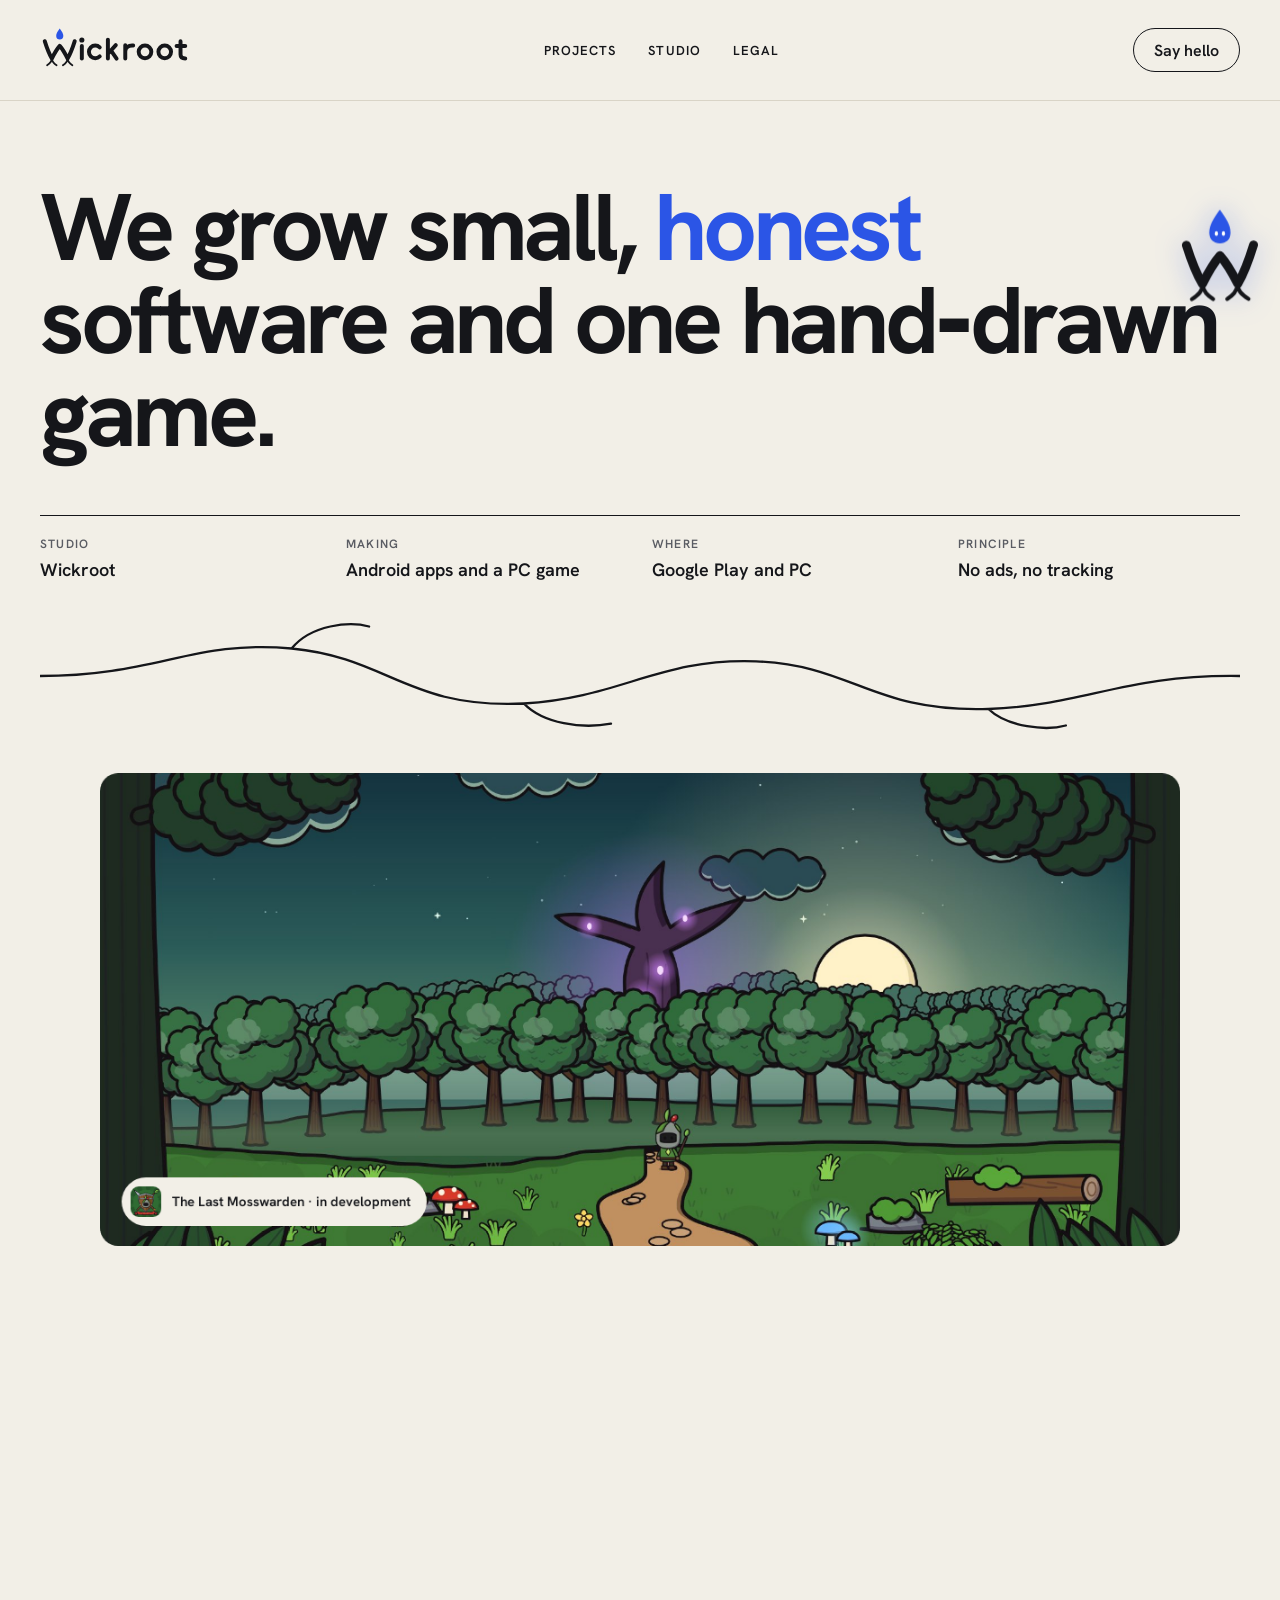
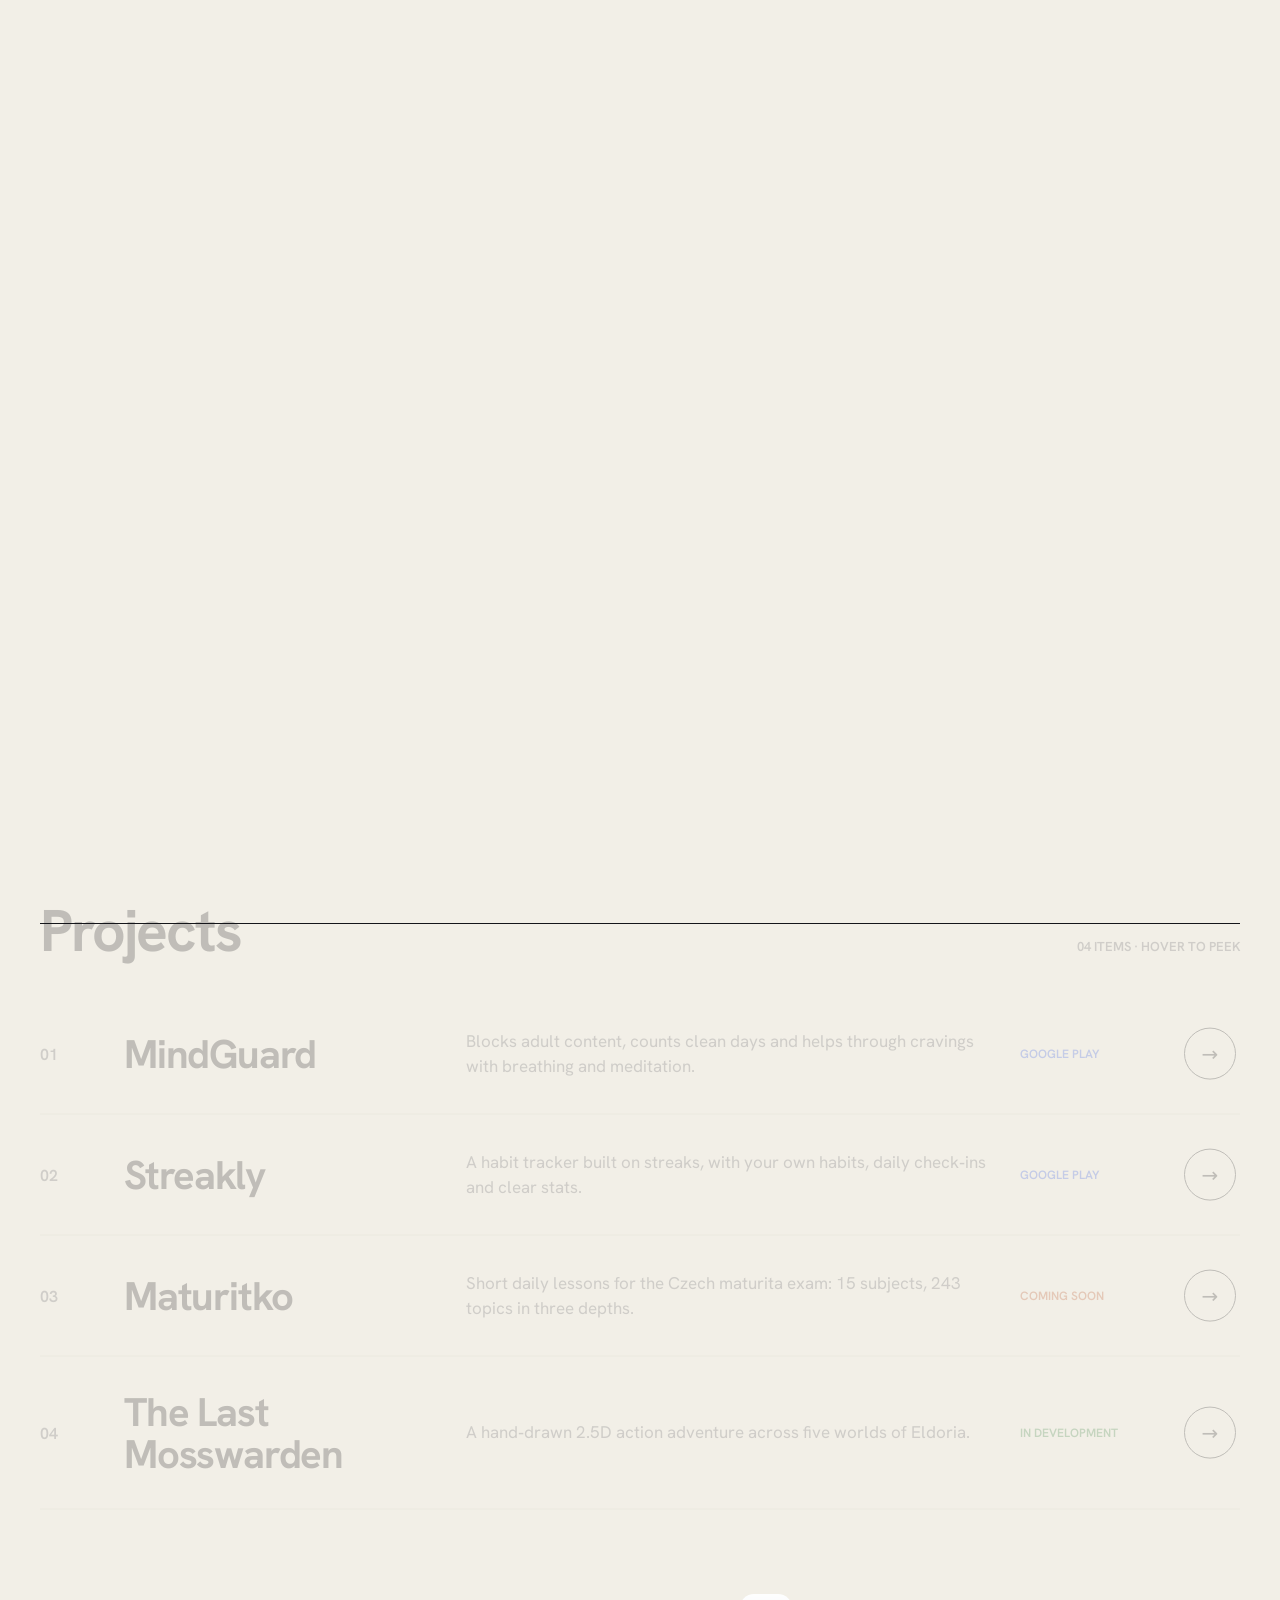
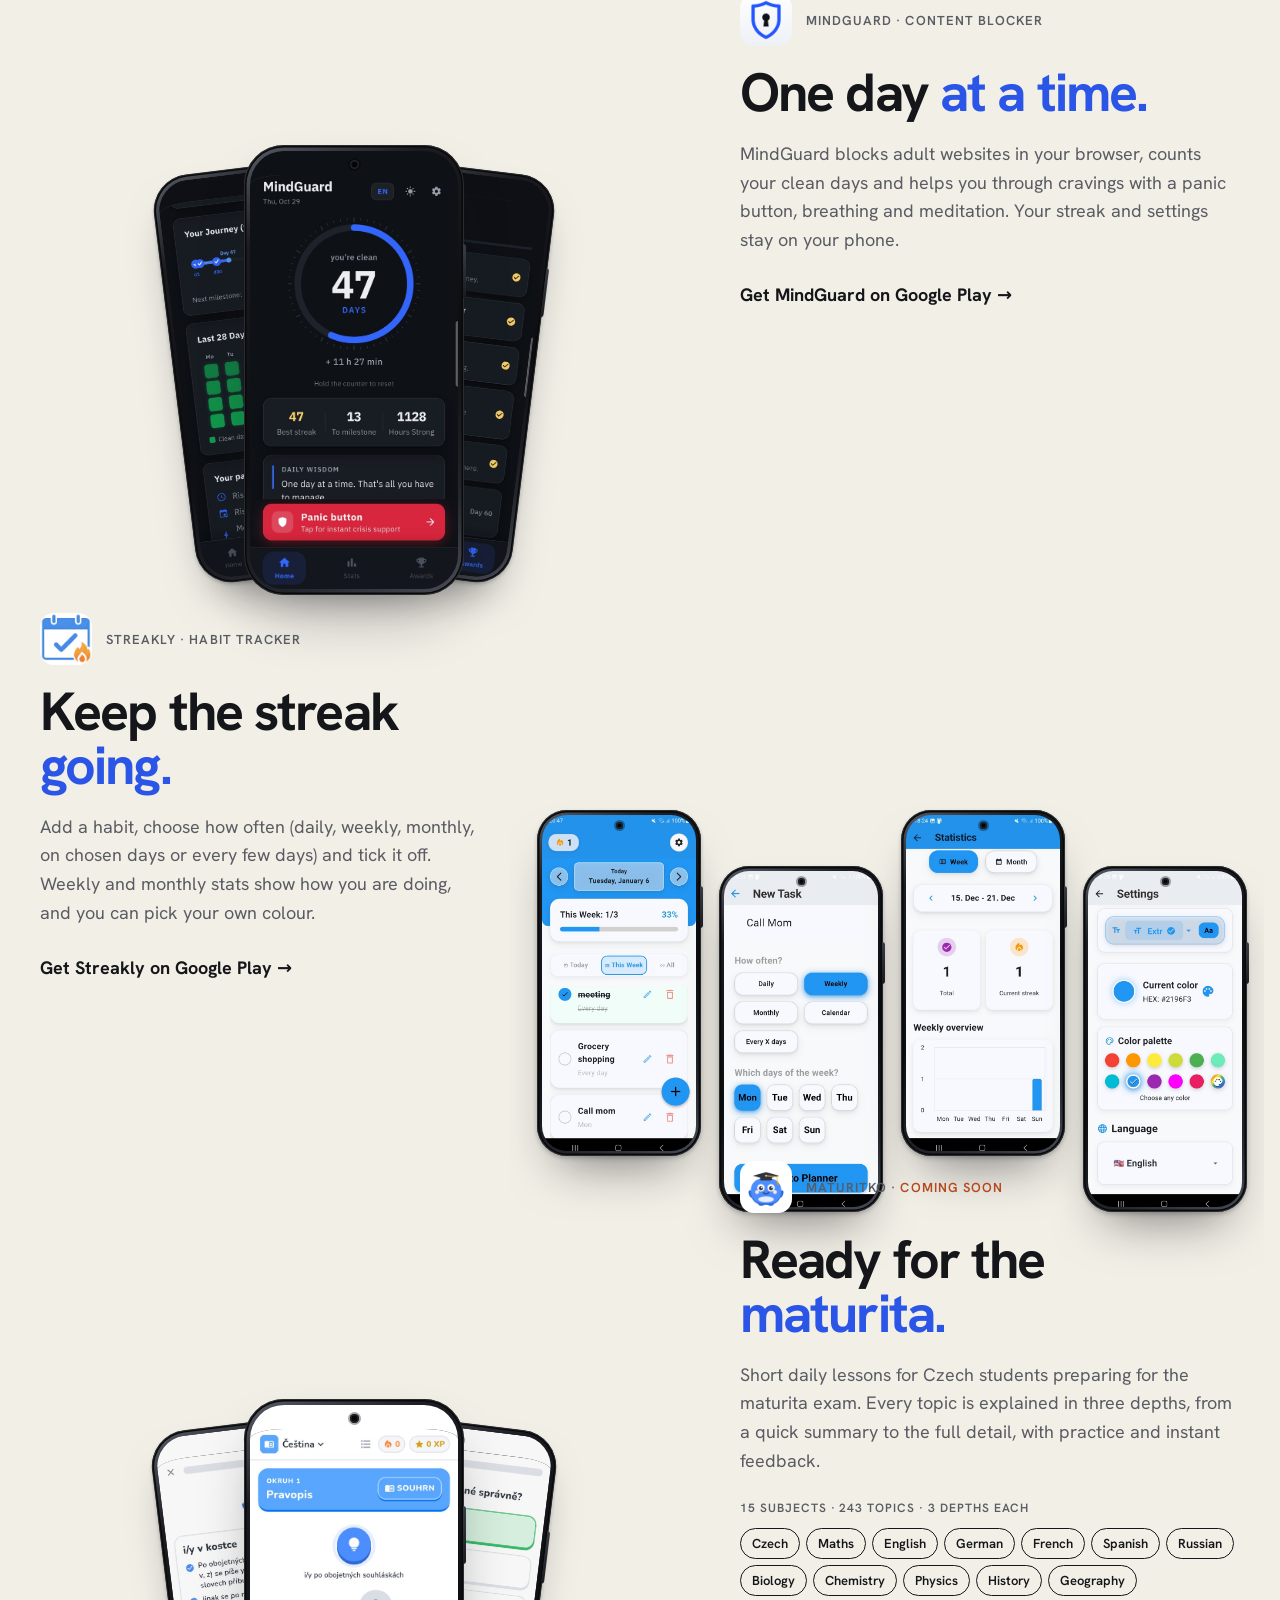
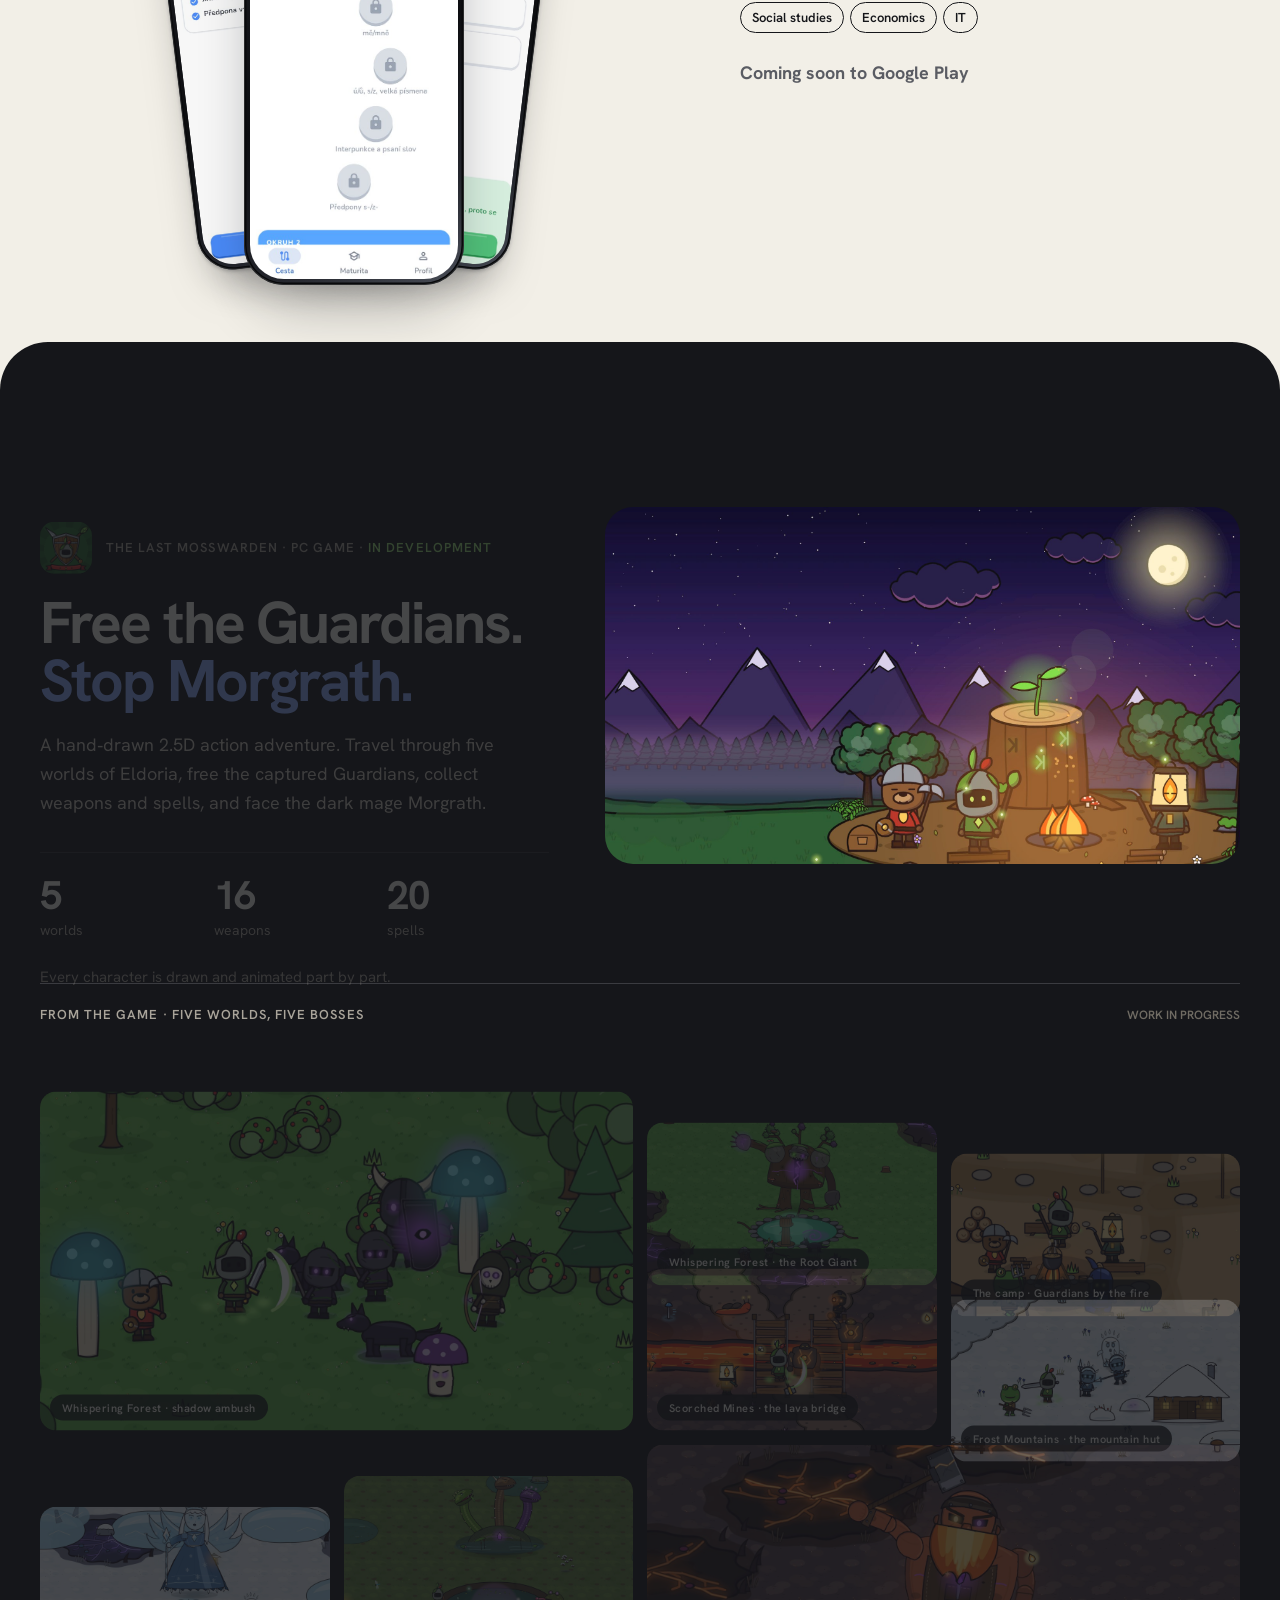
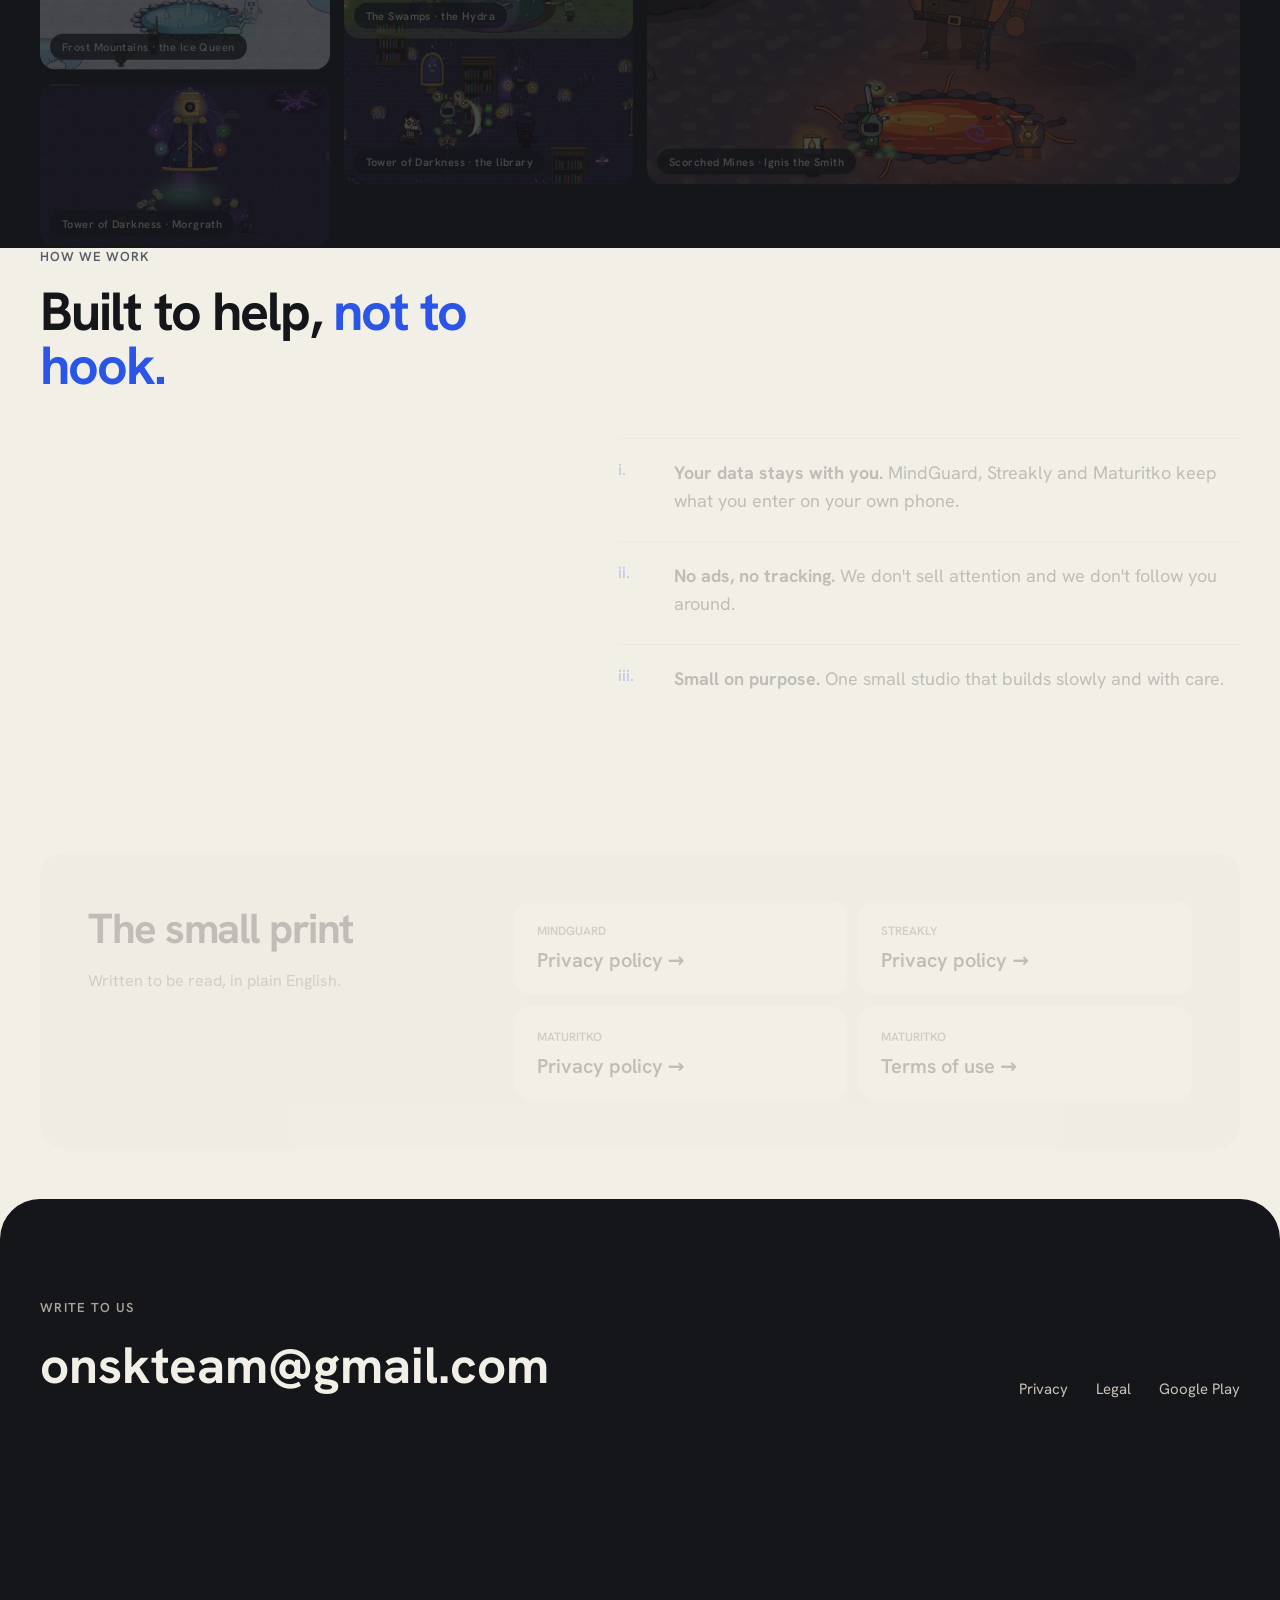
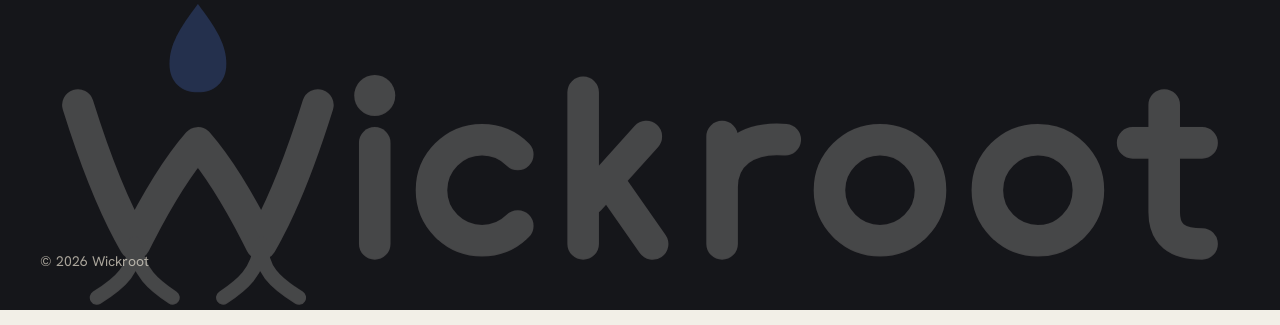
==== commit 3cfeaac3: "Web: jedno písmo (Hanken Grotesk) místo tří, záhlaví jde vždy odscrollovat (overflow-x: clip, logo n" ====
--- a/index.html
+++ b/index.html
@@ -17,18 +17,18 @@
 <link rel="stylesheet" href="assets/css/site.css">
 <script>
 // old links to the privacy policies (Google Play, old site) → new pages
-(function(){var h=location.hash;if(h==='#mindguard-privacy'||h==='#privacy'){location.replace('privacy/mindguard/')}else if(h==='#streakly-privacy'){location.replace('privacy/streakly/')}})();
+(function(){var h=location.hash;if(h==='#top'){history.replaceState(null,'',location.pathname);window.addEventListener('load',function(){window.scrollTo(0,0)});return}if(h==='#mindguard-privacy'||h==='#privacy'){location.replace('privacy/mindguard/')}else if(h==='#streakly-privacy'){location.replace('privacy/streakly/')}})();
 </script>
 </head>
 <body>
 <div class="progress" aria-hidden="true"></div>
-<div style="background:#F2EFE7;color:#15161A;font-family:'Hanken Grotesk',system-ui,sans-serif;overflow:hidden">
+<div style="background:#F2EFE7;color:#15161A;font-family:'Hanken Grotesk',system-ui,sans-serif;overflow-x:clip">
 
 <header style="max-width:1320px;margin:0 auto;padding:26px 40px;display:flex;flex-wrap:wrap;align-items:center;justify-content:space-between;gap:20px;border-bottom:1px solid #D9D4C7">
-<a href="#top" aria-label="Wickroot home" style="display:block">
+<a href="#" aria-label="Wickroot home" style="display:block">
 <svg width="150" height="43" viewBox="-6 -4 380 108" aria-hidden="true"><g class="flame"><path d="M44 2 C50 10 53 15 53 21 C53 27 49 30 44 30 C39 30 35 27 35 21 C35 15 38 10 44 2 Z" fill="#2B55E6"></path></g><g stroke="#15161A" stroke-width="10" fill="none" stroke-linecap="round" stroke-linejoin="round"><path d="M6 34 C11 50 17 66 24 78 C30 66 37 54 44 46 C51 54 58 66 64 78 C71 66 77 50 82 34"></path><path d="M100 46 V78"></path><path d="M145.3 49.7 A16 16 0 1 0 145.3 72.3"></path><path d="M166 30 V78 M168 64 L186 44 M174 58 L188 78"></path><path d="M210 44 V78 M210 60 C210 50 218 44 230 45"></path><circle cx="260" cy="61" r="16"></circle><circle cx="310" cy="61" r="16"></circle><path d="M350 34 V68 C350 75 354 78 362 78 M340 46 H362"></path></g><circle cx="100" cy="31" r="6.5" fill="#15161A"></circle><path d="M24 78 C24 86 20 90 12 95 M24 78 C25 87 30 91 36 95 M64 78 C63 87 58 91 52 95 M64 78 C64 86 68 90 76 95" stroke="#15161A" stroke-width="4.5" fill="none" stroke-linecap="round"></path></svg>
 </a>
-<nav aria-label="Main" style="display:flex;flex-wrap:wrap;gap:32px;font-family:'IBM Plex Mono',monospace;font-size:13px;letter-spacing:.08em;text-transform:uppercase">
+<nav aria-label="Main" style="display:flex;flex-wrap:wrap;gap:32px;font-weight:600;font-size:13px;letter-spacing:.08em;text-transform:uppercase">
 <a class="ul" href="#projects">Projects</a><a class="ul" href="#studio">Studio</a><a class="ul" href="#legal">Legal</a>
 </nav>
 <div style="display:flex;align-items:center;gap:14px">
@@ -39,12 +39,12 @@
 <section id="top" style="max-width:1320px;margin:0 auto;padding:80px 40px 40px;position:relative">
 <div class="hero-inner">
 <div class="hero-head">
-<h1 class="fade d1" style="margin:0;font-family:'Instrument Serif',serif;font-weight:400;font-size:clamp(56px,9vw,148px);line-height:.92;letter-spacing:-.025em;max-width:1200px">We grow small, <em style="color:#2B55E6">honest</em> software and one hand‑drawn game.</h1>
+<h1 class="fade d1" style="margin:0;font-weight:700;font-size:clamp(44px,7.4vw,118px);line-height:.98;letter-spacing:-.045em;max-width:1200px">We grow small, <em style="color:#2B55E6">honest</em> software and one hand‑drawn game.</h1>
 <div class="fade d2" style="margin-top:56px;display:grid;grid-template-columns:repeat(auto-fit,minmax(220px,1fr));gap:24px;border-top:1px solid #15161A;padding-top:20px">
-<div><p style="margin:0 0 6px;font-family:'IBM Plex Mono',monospace;font-size:12px;letter-spacing:.1em;color:#5A5C63">STUDIO</p><p style="margin:0;font-size:18px;font-weight:600">Wickroot</p></div>
-<div><p style="margin:0 0 6px;font-family:'IBM Plex Mono',monospace;font-size:12px;letter-spacing:.1em;color:#5A5C63">MAKING</p><p style="margin:0;font-size:18px;font-weight:600">Android apps and a PC game</p></div>
-<div><p style="margin:0 0 6px;font-family:'IBM Plex Mono',monospace;font-size:12px;letter-spacing:.1em;color:#5A5C63">WHERE</p><p style="margin:0;font-size:18px;font-weight:600">Google Play and PC</p></div>
-<div><p style="margin:0 0 6px;font-family:'IBM Plex Mono',monospace;font-size:12px;letter-spacing:.1em;color:#5A5C63">PRINCIPLE</p><p style="margin:0;font-size:18px;font-weight:600">No ads, no tracking</p></div>
+<div><p style="margin:0 0 6px;font-weight:600;font-size:12px;letter-spacing:.1em;color:#5A5C63">STUDIO</p><p style="margin:0;font-size:18px;font-weight:600">Wickroot</p></div>
+<div><p style="margin:0 0 6px;font-weight:600;font-size:12px;letter-spacing:.1em;color:#5A5C63">MAKING</p><p style="margin:0;font-size:18px;font-weight:600">Android apps and a PC game</p></div>
+<div><p style="margin:0 0 6px;font-weight:600;font-size:12px;letter-spacing:.1em;color:#5A5C63">WHERE</p><p style="margin:0;font-size:18px;font-weight:600">Google Play and PC</p></div>
+<div><p style="margin:0 0 6px;font-weight:600;font-size:12px;letter-spacing:.1em;color:#5A5C63">PRINCIPLE</p><p style="margin:0;font-size:18px;font-weight:600">No ads, no tracking</p></div>
 </div>
 </div>
 <svg aria-hidden="true" viewBox="0 0 1240 120" preserveAspectRatio="none" style="display:block;width:100%;height:110px;margin-top:40px"><path class="root" d="M0 60 C120 60 160 20 260 30 C360 40 380 96 500 90 C600 84 640 40 740 44 C840 48 860 100 980 96 C1080 92 1120 58 1240 60 M260 30 C280 4 320 0 340 6 M500 90 C520 112 560 118 590 112 M980 96 C1000 116 1040 120 1060 114" fill="none" stroke="#15161A" stroke-width="2.5" stroke-linecap="round"></path></svg>
@@ -59,39 +59,39 @@
 
 <section id="projects" style="max-width:1320px;margin:0 auto;padding:120px 40px 40px">
 <div data-reveal style="display:flex;flex-wrap:wrap;justify-content:space-between;align-items:baseline;gap:20px;margin-bottom:24px">
-<h2 style="margin:0;font-family:'Instrument Serif',serif;font-weight:400;font-size:clamp(44px,5.5vw,84px);letter-spacing:-.02em">Projects</h2>
-<p style="margin:0;font-family:'IBM Plex Mono',monospace;font-size:13px;color:#5A5C63">04 ITEMS · HOVER TO PEEK</p>
+<h2 style="margin:0;font-weight:700;font-size:clamp(36px,4.6vw,68px);letter-spacing:-.035em">Projects</h2>
+<p style="margin:0;font-weight:600;font-size:13px;color:#5A5C63">04 ITEMS · HOVER TO PEEK</p>
 </div>
 <div style="border-top:1px solid #15161A">
 <a class="prow" data-reveal href="#mindguard" style="display:grid;grid-template-columns:60px minmax(0,1.2fr) minmax(0,2fr) 140px 56px;align-items:center;gap:24px;padding:34px 0;border-bottom:1px solid #D9D4C7">
-<span style="font-family:'IBM Plex Mono',monospace;color:#5A5C63">01</span>
-<span style="font-family:'Instrument Serif',serif;font-size:48px;line-height:1">MindGuard</span>
+<span style="font-weight:600;color:#5A5C63">01</span>
+<span style="font-weight:700;font-size:40px;line-height:1.05;letter-spacing:-.03em">MindGuard</span>
 <span class="hide" style="color:#5A5C63;font-size:17px;line-height:1.5">Blocks adult content, counts clean days and helps through cravings with breathing and meditation.</span>
-<span class="hide" style="font-family:'IBM Plex Mono',monospace;font-size:12px;color:#2B55E6">GOOGLE PLAY</span>
+<span class="hide" style="font-weight:600;font-size:12px;color:#2B55E6">GOOGLE PLAY</span>
 <span class="go" aria-hidden="true" style="width:52px;height:52px;border-radius:50%;border:1.5px solid #15161A;display:flex;align-items:center;justify-content:center;font-size:20px">→</span>
 <img class="peek" src="assets/img/mg-screen-1.jpg" alt="" aria-hidden="true" style="position:absolute;right:120px;top:50%;width:150px;border-radius:18px;box-shadow:0 20px 40px -12px rgba(21,22,26,.35)">
 </a>
 <a class="prow" data-reveal href="#streakly" style="display:grid;grid-template-columns:60px minmax(0,1.2fr) minmax(0,2fr) 140px 56px;align-items:center;gap:24px;padding:34px 0;border-bottom:1px solid #D9D4C7">
-<span style="font-family:'IBM Plex Mono',monospace;color:#5A5C63">02</span>
-<span style="font-family:'Instrument Serif',serif;font-size:48px;line-height:1">Streakly</span>
+<span style="font-weight:600;color:#5A5C63">02</span>
+<span style="font-weight:700;font-size:40px;line-height:1.05;letter-spacing:-.03em">Streakly</span>
 <span class="hide" style="color:#5A5C63;font-size:17px;line-height:1.5">A habit tracker built on streaks, with your own habits, daily check‑ins and clear stats.</span>
-<span class="hide" style="font-family:'IBM Plex Mono',monospace;font-size:12px;color:#2B55E6">GOOGLE PLAY</span>
+<span class="hide" style="font-weight:600;font-size:12px;color:#2B55E6">GOOGLE PLAY</span>
 <span class="go" aria-hidden="true" style="width:52px;height:52px;border-radius:50%;border:1.5px solid #15161A;display:flex;align-items:center;justify-content:center;font-size:20px">→</span>
 <img class="peek" src="assets/img/streakly-home.jpg" alt="" aria-hidden="true" style="position:absolute;right:120px;top:50%;width:150px;border-radius:18px;box-shadow:0 20px 40px -12px rgba(21,22,26,.35)">
 </a>
 <a class="prow" data-reveal href="#maturitko" style="display:grid;grid-template-columns:60px minmax(0,1.2fr) minmax(0,2fr) 140px 56px;align-items:center;gap:24px;padding:34px 0;border-bottom:1px solid #D9D4C7">
-<span style="font-family:'IBM Plex Mono',monospace;color:#5A5C63">03</span>
-<span style="font-family:'Instrument Serif',serif;font-size:48px;line-height:1">Maturitko</span>
+<span style="font-weight:600;color:#5A5C63">03</span>
+<span style="font-weight:700;font-size:40px;line-height:1.05;letter-spacing:-.03em">Maturitko</span>
 <span class="hide" style="color:#5A5C63;font-size:17px;line-height:1.5">Short daily lessons for the Czech maturita exam: 15 subjects, 243 topics in three depths.</span>
-<span class="hide" style="font-family:'IBM Plex Mono',monospace;font-size:12px;color:#B5481A">COMING SOON</span>
+<span class="hide" style="font-weight:600;font-size:12px;color:#B5481A">COMING SOON</span>
 <span class="go" aria-hidden="true" style="width:52px;height:52px;border-radius:50%;border:1.5px solid #15161A;display:flex;align-items:center;justify-content:center;font-size:20px">→</span>
 <img class="peek" src="assets/img/mat-path.jpg" alt="" aria-hidden="true" style="position:absolute;right:120px;top:50%;width:150px;border-radius:18px;box-shadow:0 20px 40px -12px rgba(21,22,26,.35)">
 </a>
 <a class="prow" data-reveal href="#mosswarden" style="display:grid;grid-template-columns:60px minmax(0,1.2fr) minmax(0,2fr) 140px 56px;align-items:center;gap:24px;padding:34px 0;border-bottom:1px solid #D9D4C7">
-<span style="font-family:'IBM Plex Mono',monospace;color:#5A5C63">04</span>
-<span style="font-family:'Instrument Serif',serif;font-size:48px;line-height:1">The Last Mosswarden</span>
+<span style="font-weight:600;color:#5A5C63">04</span>
+<span style="font-weight:700;font-size:40px;line-height:1.05;letter-spacing:-.03em">The Last Mosswarden</span>
 <span class="hide" style="color:#5A5C63;font-size:17px;line-height:1.5">A hand‑drawn 2.5D action adventure across five worlds of Eldoria.</span>
-<span class="hide" style="font-family:'IBM Plex Mono',monospace;font-size:12px;color:#2E7D3A">IN DEVELOPMENT</span>
+<span class="hide" style="font-weight:600;font-size:12px;color:#2E7D3A">IN DEVELOPMENT</span>
 <span class="go" aria-hidden="true" style="width:52px;height:52px;border-radius:50%;border:1.5px solid #15161A;display:flex;align-items:center;justify-content:center;font-size:20px">→</span>
 <img class="peek" src="assets/img/mosswarden-hero.png" alt="" aria-hidden="true" style="position:absolute;right:120px;top:50%;width:120px">
 </a>
@@ -105,8 +105,8 @@
 <div class="card phone pc"><img src="assets/img/mg-screen-1.jpg" alt="MindGuard home screen"></div>
 </div>
 <div data-par="-110" style="flex:1 1 380px;min-width:0;max-width:500px">
-<div style="display:flex;align-items:center;gap:14px;margin-bottom:20px"><img src="assets/img/mindguard-icon.png" alt="" aria-hidden="true" style="width:52px;height:52px;border-radius:14px"><span style="font-family:'IBM Plex Mono',monospace;font-size:13px;letter-spacing:.08em;color:#5A5C63">MINDGUARD · CONTENT BLOCKER</span></div>
-<h2 style="margin:0 0 20px;font-family:'Instrument Serif',serif;font-weight:400;font-size:clamp(44px,5vw,76px);line-height:1;letter-spacing:-.02em">One day <em style="color:#2B55E6">at a time.</em></h2>
+<div style="display:flex;align-items:center;gap:14px;margin-bottom:20px"><img src="assets/img/mindguard-icon.png" alt="" aria-hidden="true" style="width:52px;height:52px;border-radius:14px"><span style="font-weight:600;font-size:13px;letter-spacing:.08em;color:#5A5C63">MINDGUARD · CONTENT BLOCKER</span></div>
+<h2 style="margin:0 0 20px;font-weight:700;font-size:clamp(34px,4.2vw,60px);line-height:1;letter-spacing:-.035em">One day <em style="color:#2B55E6">at a time.</em></h2>
 <p style="margin:0 0 28px;font-size:18px;line-height:1.6;color:#5A5C63">MindGuard blocks adult websites in your browser, counts your clean days and helps you through cravings with a panic button, breathing and meditation. Your streak and settings stay on your phone.</p>
 <a class="ul" href="https://play.google.com/store/apps/details?id=com.onsk.pureweb" style="font-weight:700;font-size:18px">Get MindGuard on Google Play →</a>
 </div>
@@ -114,8 +114,8 @@
 
 <section id="streakly" style="max-width:1320px;margin:0 auto;padding:110px 40px 20px;display:flex;flex-wrap:wrap;gap:56px;align-items:center">
 <div data-par="-90" style="flex:1 1 340px;min-width:0;max-width:440px">
-<div style="display:flex;align-items:center;gap:14px;margin-bottom:20px"><img src="assets/img/streakly-icon.png" alt="" aria-hidden="true" style="width:52px;height:52px;border-radius:14px;background:#FFFFFF"><span style="font-family:'IBM Plex Mono',monospace;font-size:13px;letter-spacing:.08em;color:#5A5C63">STREAKLY · HABIT TRACKER</span></div>
-<h2 style="margin:0 0 20px;font-family:'Instrument Serif',serif;font-weight:400;font-size:clamp(44px,5vw,76px);line-height:1;letter-spacing:-.02em">Keep the streak <em style="color:#2B55E6">going.</em></h2>
+<div style="display:flex;align-items:center;gap:14px;margin-bottom:20px"><img src="assets/img/streakly-icon.png" alt="" aria-hidden="true" style="width:52px;height:52px;border-radius:14px;background:#FFFFFF"><span style="font-weight:600;font-size:13px;letter-spacing:.08em;color:#5A5C63">STREAKLY · HABIT TRACKER</span></div>
+<h2 style="margin:0 0 20px;font-weight:700;font-size:clamp(34px,4.2vw,60px);line-height:1;letter-spacing:-.035em">Keep the streak <em style="color:#2B55E6">going.</em></h2>
 <p style="margin:0 0 28px;font-size:18px;line-height:1.6;color:#5A5C63">Add a habit, choose how often (daily, weekly, monthly, on chosen days or every few days) and tick it off. Weekly and monthly stats show how you are doing, and you can pick your own colour.</p>
 <a class="ul" href="https://play.google.com/store/apps/details?id=com.onsk.streakly" style="font-weight:700;font-size:18px">Get Streakly on Google Play →</a>
 </div>
@@ -136,10 +136,10 @@
 <div class="card phone pc"><img src="assets/img/mat-path.jpg" alt="Maturitko learning path with lessons for the spelling unit"></div>
 </div>
 <div data-par="-110" style="flex:1 1 380px;min-width:0;max-width:500px">
-<div style="display:flex;align-items:center;gap:14px;margin-bottom:20px"><img src="assets/img/maturitko-icon.png" alt="" aria-hidden="true" style="width:52px;height:52px;border-radius:14px;background:#FFFFFF"><span style="font-family:'IBM Plex Mono',monospace;font-size:13px;letter-spacing:.08em;color:#5A5C63">MATURITKO · <span style="color:#B5481A">COMING SOON</span></span></div>
-<h2 style="margin:0 0 20px;font-family:'Instrument Serif',serif;font-weight:400;font-size:clamp(44px,5vw,76px);line-height:1;letter-spacing:-.02em">Ready for the <em style="color:#2B55E6">maturita.</em></h2>
+<div style="display:flex;align-items:center;gap:14px;margin-bottom:20px"><img src="assets/img/maturitko-icon.png" alt="" aria-hidden="true" style="width:52px;height:52px;border-radius:14px;background:#FFFFFF"><span style="font-weight:600;font-size:13px;letter-spacing:.08em;color:#5A5C63">MATURITKO · <span style="color:#B5481A">COMING SOON</span></span></div>
+<h2 style="margin:0 0 20px;font-weight:700;font-size:clamp(34px,4.2vw,60px);line-height:1;letter-spacing:-.035em">Ready for the <em style="color:#2B55E6">maturita.</em></h2>
 <p style="margin:0 0 24px;font-size:18px;line-height:1.6;color:#5A5C63">Short daily lessons for Czech students preparing for the maturita exam. Every topic is explained in three depths, from a quick summary to the full detail, with practice and instant feedback.</p>
-<p style="margin:0 0 12px;font-family:'IBM Plex Mono',monospace;font-size:12px;letter-spacing:.08em;color:#5A5C63">15 SUBJECTS · 243 TOPICS · 3 DEPTHS EACH</p>
+<p style="margin:0 0 12px;font-weight:600;font-size:12px;letter-spacing:.08em;color:#5A5C63">15 SUBJECTS · 243 TOPICS · 3 DEPTHS EACH</p>
 <div style="display:flex;flex-wrap:wrap;gap:6px;margin-bottom:28px"><span style="padding:6px 11px;border-radius:999px;border:1.5px solid #15161A;font-size:13px;font-weight:600">Czech</span><span style="padding:6px 11px;border-radius:999px;border:1.5px solid #15161A;font-size:13px;font-weight:600">Maths</span><span style="padding:6px 11px;border-radius:999px;border:1.5px solid #15161A;font-size:13px;font-weight:600">English</span><span style="padding:6px 11px;border-radius:999px;border:1.5px solid #15161A;font-size:13px;font-weight:600">German</span><span style="padding:6px 11px;border-radius:999px;border:1.5px solid #15161A;font-size:13px;font-weight:600">French</span><span style="padding:6px 11px;border-radius:999px;border:1.5px solid #15161A;font-size:13px;font-weight:600">Spanish</span><span style="padding:6px 11px;border-radius:999px;border:1.5px solid #15161A;font-size:13px;font-weight:600">Russian</span><span style="padding:6px 11px;border-radius:999px;border:1.5px solid #15161A;font-size:13px;font-weight:600">Biology</span><span style="padding:6px 11px;border-radius:999px;border:1.5px solid #15161A;font-size:13px;font-weight:600">Chemistry</span><span style="padding:6px 11px;border-radius:999px;border:1.5px solid #15161A;font-size:13px;font-weight:600">Physics</span><span style="padding:6px 11px;border-radius:999px;border:1.5px solid #15161A;font-size:13px;font-weight:600">History</span><span style="padding:6px 11px;border-radius:999px;border:1.5px solid #15161A;font-size:13px;font-weight:600">Geography</span><span style="padding:6px 11px;border-radius:999px;border:1.5px solid #15161A;font-size:13px;font-weight:600">Social studies</span><span style="padding:6px 11px;border-radius:999px;border:1.5px solid #15161A;font-size:13px;font-weight:600">Economics</span><span style="padding:6px 11px;border-radius:999px;border:1.5px solid #15161A;font-size:13px;font-weight:600">IT</span></div>
 <span style="font-weight:700;font-size:18px;color:#5A5C63">Coming soon to Google Play</span>
 </div>
@@ -148,13 +148,13 @@
 <section id="mosswarden" style="background:#15161A;color:#F2EFE7;margin-top:120px;overflow:hidden;position:relative;z-index:2">
 <div style="max-width:1320px;margin:0 auto;padding:110px 40px 64px;display:flex;flex-wrap:wrap;gap:56px;align-items:center">
 <div data-reveal style="flex:1 1 420px;min-width:0;max-width:540px">
-<div style="display:flex;align-items:center;gap:14px;margin-bottom:20px"><img src="assets/img/mosswarden-icon.png" alt="" aria-hidden="true" style="width:52px;height:52px;border-radius:14px"><span style="font-family:'IBM Plex Mono',monospace;font-size:13px;letter-spacing:.08em;color:#A9A49A">THE LAST MOSSWARDEN · PC GAME · <span style="color:#9BE07A">IN DEVELOPMENT</span></span></div>
-<h2 style="margin:0 0 22px;font-family:'Instrument Serif',serif;font-weight:400;font-size:clamp(48px,5.5vw,84px);line-height:.98;letter-spacing:-.02em">Free the Guardians. <em style="color:#8FAEFF">Stop Morgrath.</em></h2>
+<div style="display:flex;align-items:center;gap:14px;margin-bottom:20px"><img src="assets/img/mosswarden-icon.png" alt="" aria-hidden="true" style="width:52px;height:52px;border-radius:14px"><span style="font-weight:600;font-size:13px;letter-spacing:.08em;color:#A9A49A">THE LAST MOSSWARDEN · PC GAME · <span style="color:#9BE07A">IN DEVELOPMENT</span></span></div>
+<h2 style="margin:0 0 22px;font-weight:700;font-size:clamp(36px,4.6vw,68px);line-height:.98;letter-spacing:-.035em">Free the Guardians. <em style="color:#8FAEFF">Stop Morgrath.</em></h2>
 <p style="margin:0 0 34px;font-size:18px;line-height:1.6;color:#C9C4B8">A hand‑drawn 2.5D action adventure. Travel through five worlds of Eldoria, free the captured Guardians, collect weapons and spells, and face the dark mage Morgrath.</p>
 <div style="display:grid;grid-template-columns:repeat(3,minmax(0,1fr));gap:12px;border-top:1px solid #3A3B40;padding-top:22px">
-<div><p style="margin:0;font-family:'Instrument Serif',serif;font-size:44px;line-height:1">5</p><p style="margin:6px 0 0;color:#A9A49A;font-size:14px">worlds</p></div>
-<div><p style="margin:0;font-family:'Instrument Serif',serif;font-size:44px;line-height:1">16</p><p style="margin:6px 0 0;color:#A9A49A;font-size:14px">weapons</p></div>
-<div><p style="margin:0;font-family:'Instrument Serif',serif;font-size:44px;line-height:1">20</p><p style="margin:6px 0 0;color:#A9A49A;font-size:14px">spells</p></div>
+<div><p style="margin:0;font-weight:700;font-size:40px;line-height:1;letter-spacing:-.03em">5</p><p style="margin:6px 0 0;color:#A9A49A;font-size:14px">worlds</p></div>
+<div><p style="margin:0;font-weight:700;font-size:40px;line-height:1;letter-spacing:-.03em">16</p><p style="margin:6px 0 0;color:#A9A49A;font-size:14px">weapons</p></div>
+<div><p style="margin:0;font-weight:700;font-size:40px;line-height:1;letter-spacing:-.03em">20</p><p style="margin:6px 0 0;color:#A9A49A;font-size:14px">spells</p></div>
 </div>
 <p style="margin:26px 0 0;color:#A9A49A;font-size:15px;line-height:1.6">Every character is drawn and animated part by part.</p>
 </div>
@@ -164,8 +164,8 @@
 </div>
 <div style="max-width:1320px;margin:0 auto;padding:0 40px 110px">
 <div style="display:flex;flex-wrap:wrap;justify-content:space-between;align-items:baseline;gap:12px;border-top:1px solid #3A3B40;padding-top:22px;margin-bottom:22px">
-<p style="margin:0;font-family:'IBM Plex Mono',monospace;font-size:13px;letter-spacing:.08em;color:#A9A49A">FROM THE GAME · FIVE WORLDS, FIVE BOSSES</p>
-<p style="margin:0;font-family:'IBM Plex Mono',monospace;font-size:12px;color:#6F6B63">WORK IN PROGRESS</p>
+<p style="margin:0;font-weight:600;font-size:13px;letter-spacing:.08em;color:#A9A49A">FROM THE GAME · FIVE WORLDS, FIVE BOSSES</p>
+<p style="margin:0;font-weight:600;font-size:12px;color:#6F6B63">WORK IN PROGRESS</p>
 </div>
 <div class="gal">
 <a class="big" href="assets/img/mw-shot-forest-fight.jpg"><img src="assets/img/mw-shot-forest-fight.jpg" alt="The Moss Guardian and the Bear fight shadow soldiers among glowing mushrooms" loading="lazy"><span>Whispering Forest · shadow ambush</span></a>
@@ -184,24 +184,24 @@
 
 <section id="studio" style="max-width:1320px;margin:0 auto;padding:120px 40px;display:flex;flex-wrap:wrap;gap:56px;align-items:flex-start">
 <div class="studio-head" style="flex:1 1 380px;min-width:0">
-<p style="margin:0 0 20px;font-family:'IBM Plex Mono',monospace;font-size:13px;letter-spacing:.08em;color:#5A5C63">HOW WE WORK</p>
-<h2 style="margin:0;font-family:'Instrument Serif',serif;font-weight:400;font-size:clamp(44px,5vw,76px);line-height:1;letter-spacing:-.02em">Built to help, <em style="color:#2B55E6">not to hook.</em></h2>
+<p style="margin:0 0 20px;font-weight:600;font-size:13px;letter-spacing:.08em;color:#5A5C63">HOW WE WORK</p>
+<h2 style="margin:0;font-weight:700;font-size:clamp(34px,4.2vw,60px);line-height:1;letter-spacing:-.035em">Built to help, <em style="color:#2B55E6">not to hook.</em></h2>
 </div>
 <ol style="flex:1 1 480px;min-width:0;margin:0;padding:0;list-style:none;display:grid;gap:26px">
-<li data-reveal style="display:grid;grid-template-columns:44px 1fr;gap:12px;border-top:1px solid #D9D4C7;padding-top:20px"><span style="font-family:'IBM Plex Mono',monospace;color:#2B55E6">i.</span><span style="font-size:18px;line-height:1.55"><b>Your data stays with you.</b> MindGuard, Streakly and Maturitko keep what you enter on your own phone.</span></li>
-<li data-reveal style="display:grid;grid-template-columns:44px 1fr;gap:12px;border-top:1px solid #D9D4C7;padding-top:20px"><span style="font-family:'IBM Plex Mono',monospace;color:#2B55E6">ii.</span><span style="font-size:18px;line-height:1.55"><b>No ads, no tracking.</b> We don't sell attention and we don't follow you around.</span></li>
-<li data-reveal style="display:grid;grid-template-columns:44px 1fr;gap:12px;border-top:1px solid #D9D4C7;padding-top:20px"><span style="font-family:'IBM Plex Mono',monospace;color:#2B55E6">iii.</span><span style="font-size:18px;line-height:1.55"><b>Small on purpose.</b> One small studio that builds slowly and with care.</span></li>
+<li data-reveal style="display:grid;grid-template-columns:44px 1fr;gap:12px;border-top:1px solid #D9D4C7;padding-top:20px"><span style="font-weight:600;color:#2B55E6">i.</span><span style="font-size:18px;line-height:1.55"><b>Your data stays with you.</b> MindGuard, Streakly and Maturitko keep what you enter on your own phone.</span></li>
+<li data-reveal style="display:grid;grid-template-columns:44px 1fr;gap:12px;border-top:1px solid #D9D4C7;padding-top:20px"><span style="font-weight:600;color:#2B55E6">ii.</span><span style="font-size:18px;line-height:1.55"><b>No ads, no tracking.</b> We don't sell attention and we don't follow you around.</span></li>
+<li data-reveal style="display:grid;grid-template-columns:44px 1fr;gap:12px;border-top:1px solid #D9D4C7;padding-top:20px"><span style="font-weight:600;color:#2B55E6">iii.</span><span style="font-size:18px;line-height:1.55"><b>Small on purpose.</b> One small studio that builds slowly and with care.</span></li>
 </ol>
 </section>
 
 <section id="legal" style="max-width:1320px;margin:0 auto;padding:40px 40px 120px">
 <div data-reveal style="background:#E8E3D7;border-radius:24px;padding:48px;display:flex;flex-wrap:wrap;gap:48px">
-<div style="flex:1 1 300px;min-width:0"><h2 style="margin:0 0 12px;font-family:'Instrument Serif',serif;font-weight:400;font-size:52px;letter-spacing:-.02em">The small print</h2><p style="margin:0;color:#5A5C63;line-height:1.6">Written to be read, in plain English.</p></div>
+<div style="flex:1 1 300px;min-width:0"><h2 style="margin:0 0 12px;font-weight:700;font-size:42px;letter-spacing:-.035em">The small print</h2><p style="margin:0;color:#5A5C63;line-height:1.6">Written to be read, in plain English.</p></div>
 <div style="flex:2 1 520px;min-width:0;display:grid;grid-template-columns:repeat(auto-fit,minmax(240px,1fr));gap:12px">
-<a href="privacy/mindguard/" style="background:#F2EFE7;border-radius:16px;padding:22px;display:flex;flex-direction:column;gap:8px"><span style="font-family:'IBM Plex Mono',monospace;font-size:12px;color:#5A5C63">MINDGUARD</span><span style="font-size:20px;font-weight:600">Privacy policy →</span></a>
-<a href="privacy/streakly/" style="background:#F2EFE7;border-radius:16px;padding:22px;display:flex;flex-direction:column;gap:8px"><span style="font-family:'IBM Plex Mono',monospace;font-size:12px;color:#5A5C63">STREAKLY</span><span style="font-size:20px;font-weight:600">Privacy policy →</span></a>
-<a href="privacy/maturitko/" style="background:#F2EFE7;border-radius:16px;padding:22px;display:flex;flex-direction:column;gap:8px"><span style="font-family:'IBM Plex Mono',monospace;font-size:12px;color:#5A5C63">MATURITKO</span><span style="font-size:20px;font-weight:600">Privacy policy →</span></a>
-<a href="terms/maturitko/" style="background:#F2EFE7;border-radius:16px;padding:22px;display:flex;flex-direction:column;gap:8px"><span style="font-family:'IBM Plex Mono',monospace;font-size:12px;color:#5A5C63">MATURITKO</span><span style="font-size:20px;font-weight:600">Terms of use →</span></a>
+<a href="privacy/mindguard/" style="background:#F2EFE7;border-radius:16px;padding:22px;display:flex;flex-direction:column;gap:8px"><span style="font-weight:600;font-size:12px;color:#5A5C63">MINDGUARD</span><span style="font-size:20px;font-weight:600">Privacy policy →</span></a>
+<a href="privacy/streakly/" style="background:#F2EFE7;border-radius:16px;padding:22px;display:flex;flex-direction:column;gap:8px"><span style="font-weight:600;font-size:12px;color:#5A5C63">STREAKLY</span><span style="font-size:20px;font-weight:600">Privacy policy →</span></a>
+<a href="privacy/maturitko/" style="background:#F2EFE7;border-radius:16px;padding:22px;display:flex;flex-direction:column;gap:8px"><span style="font-weight:600;font-size:12px;color:#5A5C63">MATURITKO</span><span style="font-size:20px;font-weight:600">Privacy policy →</span></a>
+<a href="terms/maturitko/" style="background:#F2EFE7;border-radius:16px;padding:22px;display:flex;flex-direction:column;gap:8px"><span style="font-weight:600;font-size:12px;color:#5A5C63">MATURITKO</span><span style="font-size:20px;font-weight:600">Terms of use →</span></a>
 </div>
 </div>
 </section>
@@ -209,7 +209,7 @@
 <footer id="contact" style="background:#15161A;color:#F2EFE7">
 <div style="max-width:1320px;margin:0 auto;padding:100px 40px 40px">
 <div style="display:flex;flex-wrap:wrap;justify-content:space-between;gap:40px;align-items:flex-end">
-<div><p style="margin:0 0 16px;font-family:'IBM Plex Mono',monospace;font-size:13px;letter-spacing:.1em;color:#A9A49A">WRITE TO US</p><a class="ul" href="mailto:onskteam@gmail.com" style="font-family:'Instrument Serif',serif;font-size:clamp(36px,5vw,72px);color:#F2EFE7">onskteam@gmail.com</a></div>
+<div><p style="margin:0 0 16px;font-weight:600;font-size:13px;letter-spacing:.1em;color:#A9A49A">WRITE TO US</p><a class="ul" href="mailto:onskteam@gmail.com" style="font-weight:700;font-size:clamp(28px,4vw,56px);color:#F2EFE7">onskteam@gmail.com</a></div>
 <div style="display:flex;gap:28px;font-size:15px"><a href="privacy/mindguard/" style="color:#C9C4B8">Privacy</a><a href="#legal" style="color:#C9C4B8">Legal</a><a href="https://play.google.com/store" style="color:#C9C4B8">Google Play</a></div>
 </div>
 <svg class="foot-logo" viewBox="-6 -4 380 108" role="img" aria-label="Wickroot" style="display:block;width:100%;height:auto;margin-top:80px"><g class="flame"><path d="M44 2 C50 10 53 15 53 21 C53 27 49 30 44 30 C39 30 35 27 35 21 C35 15 38 10 44 2 Z" fill="#5C8BFF"></path></g><g stroke="#F2EFE7" stroke-width="10" fill="none" stroke-linecap="round" stroke-linejoin="round"><path d="M6 34 C11 50 17 66 24 78 C30 66 37 54 44 46 C51 54 58 66 64 78 C71 66 77 50 82 34"></path><path d="M100 46 V78"></path><path d="M145.3 49.7 A16 16 0 1 0 145.3 72.3"></path><path d="M166 30 V78 M168 64 L186 44 M174 58 L188 78"></path><path d="M210 44 V78 M210 60 C210 50 218 44 230 45"></path><circle cx="260" cy="61" r="16"></circle><circle cx="310" cy="61" r="16"></circle><path d="M350 34 V68 C350 75 354 78 362 78 M340 46 H362"></path></g><circle cx="100" cy="31" r="6.5" fill="#F2EFE7"></circle><path d="M24 78 C24 86 20 90 12 95 M24 78 C25 87 30 91 36 95 M64 78 C63 87 58 91 52 95 M64 78 C64 86 68 90 76 95" stroke="#F2EFE7" stroke-width="4.5" fill="none" stroke-linecap="round"></path></svg>
--- a/assets/css/site.css
+++ b/assets/css/site.css
@@ -47,55 +47,8 @@
   src: url(../fonts/HankenGrotesk-700-latin.woff2) format('woff2');
   unicode-range: U+0000-00FF, U+0131, U+0152-0153, U+02BB-02BC, U+02C6, U+02DA, U+02DC, U+0304, U+0308, U+0329, U+2000-206F, U+20AC, U+2122, U+2191, U+2193, U+2212, U+2215, U+FEFF, U+FFFD;
 }
-@font-face {
-  font-family: 'IBM Plex Mono';
-  font-style: normal;
-  font-weight: 500;
-  font-display: swap;
-  src: url(../fonts/IBMPlexMono-500-latin-ext.woff2) format('woff2');
-  unicode-range: U+0100-02BA, U+02BD-02C5, U+02C7-02CC, U+02CE-02D7, U+02DD-02FF, U+0304, U+0308, U+0329, U+1D00-1DBF, U+1E00-1E9F, U+1EF2-1EFF, U+2020, U+20A0-20AB, U+20AD-20C4, U+2113, U+2C60-2C7F, U+A720-A7FF;
-}
-@font-face {
-  font-family: 'IBM Plex Mono';
-  font-style: normal;
-  font-weight: 500;
-  font-display: swap;
-  src: url(../fonts/IBMPlexMono-500-latin.woff2) format('woff2');
-  unicode-range: U+0000-00FF, U+0131, U+0152-0153, U+02BB-02BC, U+02C6, U+02DA, U+02DC, U+0304, U+0308, U+0329, U+2000-206F, U+20AC, U+2122, U+2191, U+2193, U+2212, U+2215, U+FEFF, U+FFFD;
-}
-@font-face {
-  font-family: 'Instrument Serif';
-  font-style: italic;
-  font-weight: 400;
-  font-display: swap;
-  src: url(../fonts/InstrumentSerif-400i-latin-ext.woff2) format('woff2');
-  unicode-range: U+0100-02BA, U+02BD-02C5, U+02C7-02CC, U+02CE-02D7, U+02DD-02FF, U+0304, U+0308, U+0329, U+1D00-1DBF, U+1E00-1E9F, U+1EF2-1EFF, U+2020, U+20A0-20AB, U+20AD-20C4, U+2113, U+2C60-2C7F, U+A720-A7FF;
-}
-@font-face {
-  font-family: 'Instrument Serif';
-  font-style: italic;
-  font-weight: 400;
-  font-display: swap;
-  src: url(../fonts/InstrumentSerif-400i-latin.woff2) format('woff2');
-  unicode-range: U+0000-00FF, U+0131, U+0152-0153, U+02BB-02BC, U+02C6, U+02DA, U+02DC, U+0304, U+0308, U+0329, U+2000-206F, U+20AC, U+2122, U+2191, U+2193, U+2212, U+2215, U+FEFF, U+FFFD;
-}
-@font-face {
-  font-family: 'Instrument Serif';
-  font-style: normal;
-  font-weight: 400;
-  font-display: swap;
-  src: url(../fonts/InstrumentSerif-400-latin-ext.woff2) format('woff2');
-  unicode-range: U+0100-02BA, U+02BD-02C5, U+02C7-02CC, U+02CE-02D7, U+02DD-02FF, U+0304, U+0308, U+0329, U+1D00-1DBF, U+1E00-1E9F, U+1EF2-1EFF, U+2020, U+20A0-20AB, U+20AD-20C4, U+2113, U+2C60-2C7F, U+A720-A7FF;
-}
-@font-face {
-  font-family: 'Instrument Serif';
-  font-style: normal;
-  font-weight: 400;
-  font-display: swap;
-  src: url(../fonts/InstrumentSerif-400-latin.woff2) format('woff2');
-  unicode-range: U+0000-00FF, U+0131, U+0152-0153, U+02BB-02BC, U+02C6, U+02DA, U+02DC, U+0304, U+0308, U+0329, U+2000-206F, U+20AC, U+2122, U+2191, U+2193, U+2212, U+2215, U+FEFF, U+FFFD;
-}
 body{margin:0;background:#F2EFE7}
+em{font-style:normal}
 a{color:#15161A;text-decoration:none}a:hover{color:#2B55E6}
 .fade{opacity:0;animation:rise 1s cubic-bezier(.2,.7,.2,1) forwards}
 .d1{animation-delay:.1s}.d2{animation-delay:.25s}.d3{animation-delay:.4s}.d4{animation-delay:.6s}
@@ -142,7 +95,7 @@
 .gal a.big.r{grid-column:3 / span 2}
 .gal img{width:100%;height:100%;object-fit:cover;display:block;transition:transform 1s cubic-bezier(.2,.7,.2,1)}
 .gal a:hover img{transform:scale(1.04)}
-.gal span{position:absolute;left:10px;bottom:10px;background:rgba(21,22,26,.82);border-radius:999px;padding:6px 12px;font-family:'IBM Plex Mono',monospace;font-size:11px;letter-spacing:.04em;line-height:1.3}
+.gal span{position:absolute;left:10px;bottom:10px;background:rgba(21,22,26,.82);border-radius:999px;padding:6px 12px;font-weight:600;font-size:11px;letter-spacing:.04em;line-height:1.3}
 .gal a:hover{color:#F2EFE7}
 @media (max-width:980px){.gal{grid-template-columns:repeat(2,minmax(0,1fr))}.gal a.big.r{grid-column:span 2}}
 @media (max-width:560px){.gal{grid-template-columns:minmax(0,1fr)}.gal a.big,.gal a.big.r{grid-column:auto;grid-row:auto;aspect-ratio:16/9}}
@@ -152,7 +105,7 @@
 .doc:hover{background:#E8E3D7;padding-left:18px}
 .toc a{transition:color .2s,padding .2s}
 .toc a:hover{color:#2B55E6;padding-left:6px}
-.prose h2{font-family:'Instrument Serif',serif;font-weight:400;font-size:38px;letter-spacing:-.01em;margin:56px 0 14px}
+.prose h2{font-weight:700;font-size:28px;letter-spacing:-.025em;margin:48px 0 12px}
 .prose p{margin:0 0 14px}
 .prose ul{margin:0 0 14px;padding-left:22px}
 .prose li{margin:0 0 8px}
@@ -180,15 +133,15 @@
 .lb-bar,.lb-foot{width:100%;max-width:1320px;margin:0 auto;padding:26px 40px;display:flex;flex-wrap:wrap;justify-content:space-between;align-items:baseline;gap:12px 24px;animation:lb-fade .5s .15s ease both}
 .lb.out .lb-bar,.lb.out .lb-foot{animation:lb-fade-out .25s ease both}
 .lb-bar{border-bottom:1px solid #3A3B40}
-.lb-count,.lb-hint{margin:0;font-family:'IBM Plex Mono',monospace;font-size:13px;letter-spacing:.08em;color:#A9A49A}
+.lb-count,.lb-hint{margin:0;font-weight:600;font-size:13px;letter-spacing:.08em;color:#A9A49A}
 .lb-nav{display:flex;gap:28px}
-.lb-nav button{border:0;padding:0;background-color:transparent;color:#F2EFE7;font-family:'IBM Plex Mono',monospace;font-size:13px;letter-spacing:.08em;text-transform:uppercase;cursor:pointer;min-height:32px;background-image:linear-gradient(#8FAEFF,#8FAEFF)}
+.lb-nav button{border:0;padding:0;background-color:transparent;color:#F2EFE7;font-weight:600;font-size:13px;letter-spacing:.08em;text-transform:uppercase;cursor:pointer;min-height:32px;background-image:linear-gradient(#8FAEFF,#8FAEFF)}
 .lb-nav button:hover{color:#8FAEFF}
 .lb-stage{min-height:0;display:flex;align-items:center;justify-content:center;padding:24px 40px;touch-action:pan-y}
 .lb-img{display:block;max-width:min(1240px,100%);max-height:100%;border-radius:16px;object-fit:contain;cursor:e-resize;transform-origin:0 0;transition:transform .6s cubic-bezier(.2,.7,.2,1),opacity .3s;user-select:none;-webkit-user-drag:none}
 .lb-img.swap{opacity:0;transform:translateX(var(--dx,0));transition:transform .2s ease-in,opacity .2s ease-in}
 .lb-foot{border-top:1px solid #3A3B40}
-.lb-cap{margin:0;font-family:'Instrument Serif',serif;font-size:clamp(24px,3vw,36px);line-height:1.1;letter-spacing:-.01em}
+.lb-cap{margin:0;font-weight:700;letter-spacing:-.03em;font-size:clamp(24px,3vw,36px);line-height:1.1;letter-spacing:-.01em}
 @keyframes lb-fade{from{opacity:0}}
 @keyframes lb-fade-out{to{opacity:0}}
 @media (max-width:640px){.lb-bar,.lb-foot{padding:16px}.lb-nav{gap:18px}.lb-stage{padding:16px}.lb-hint{display:none}}
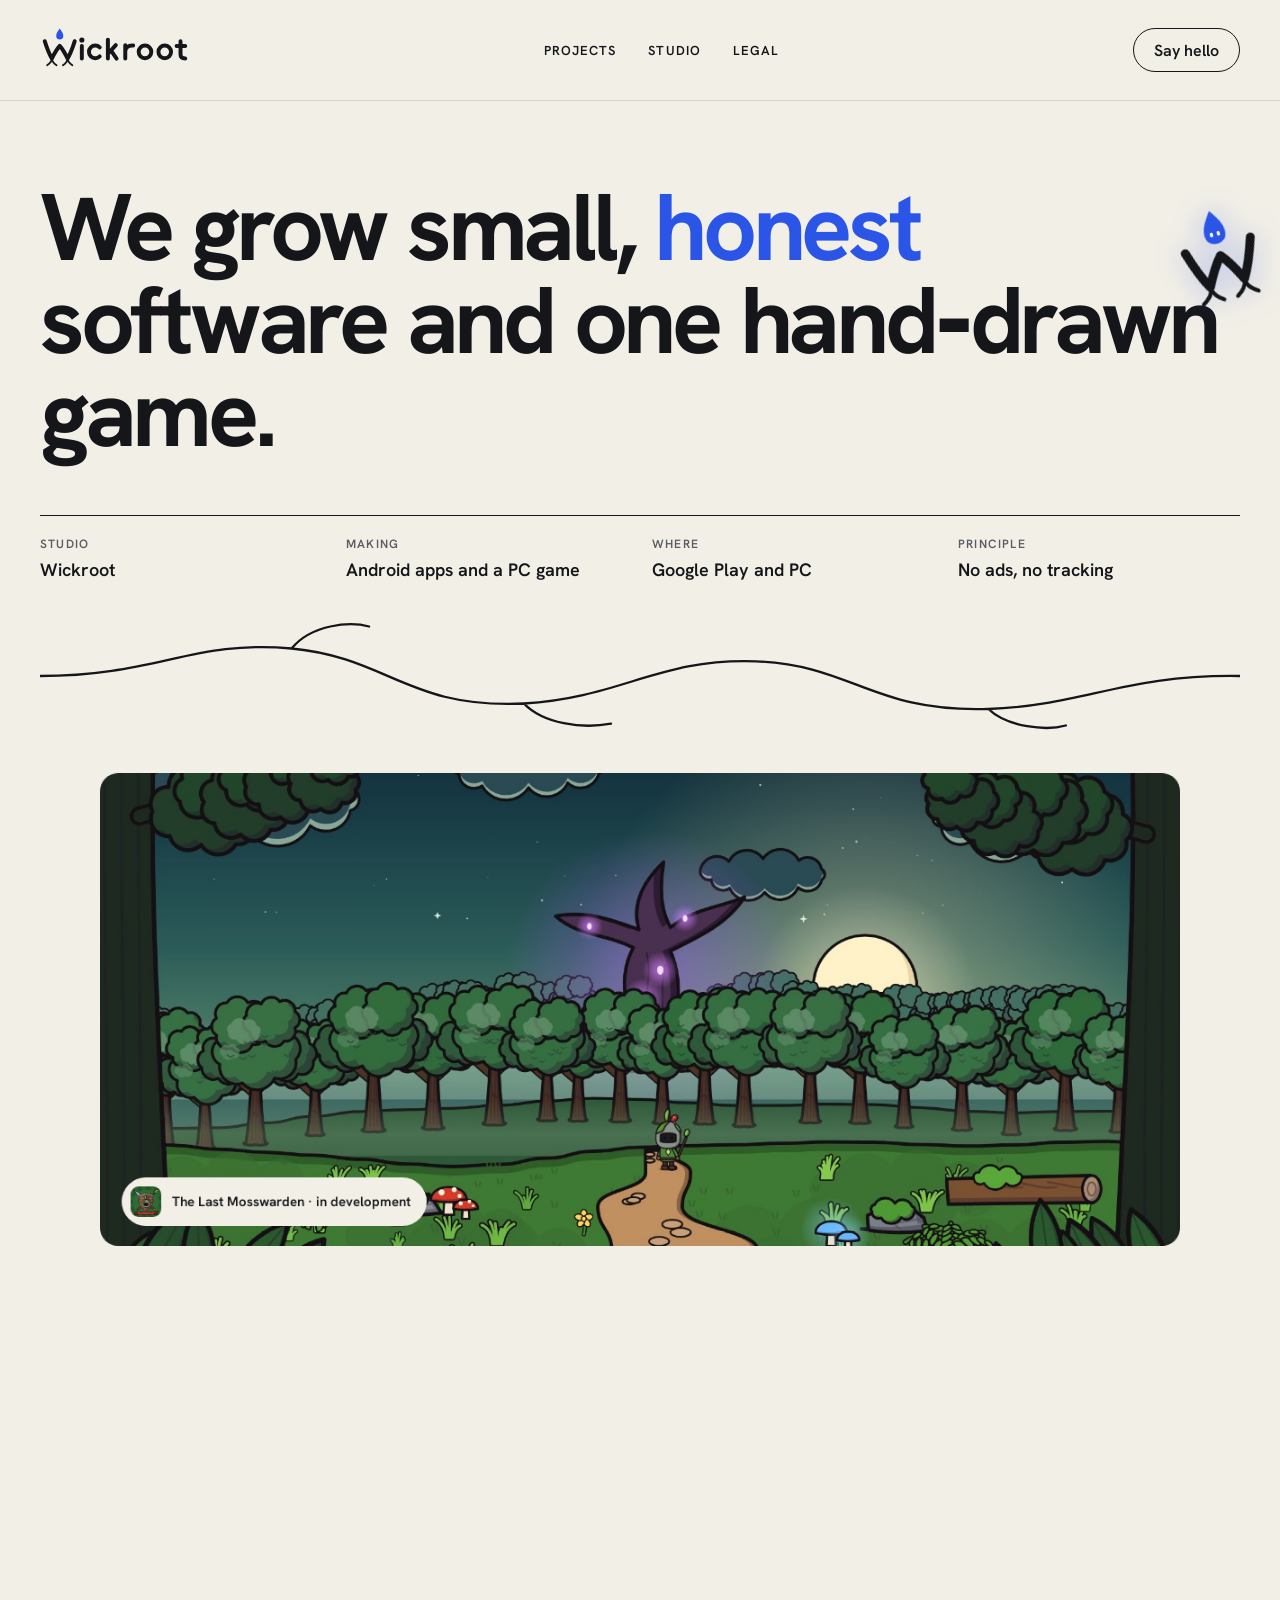
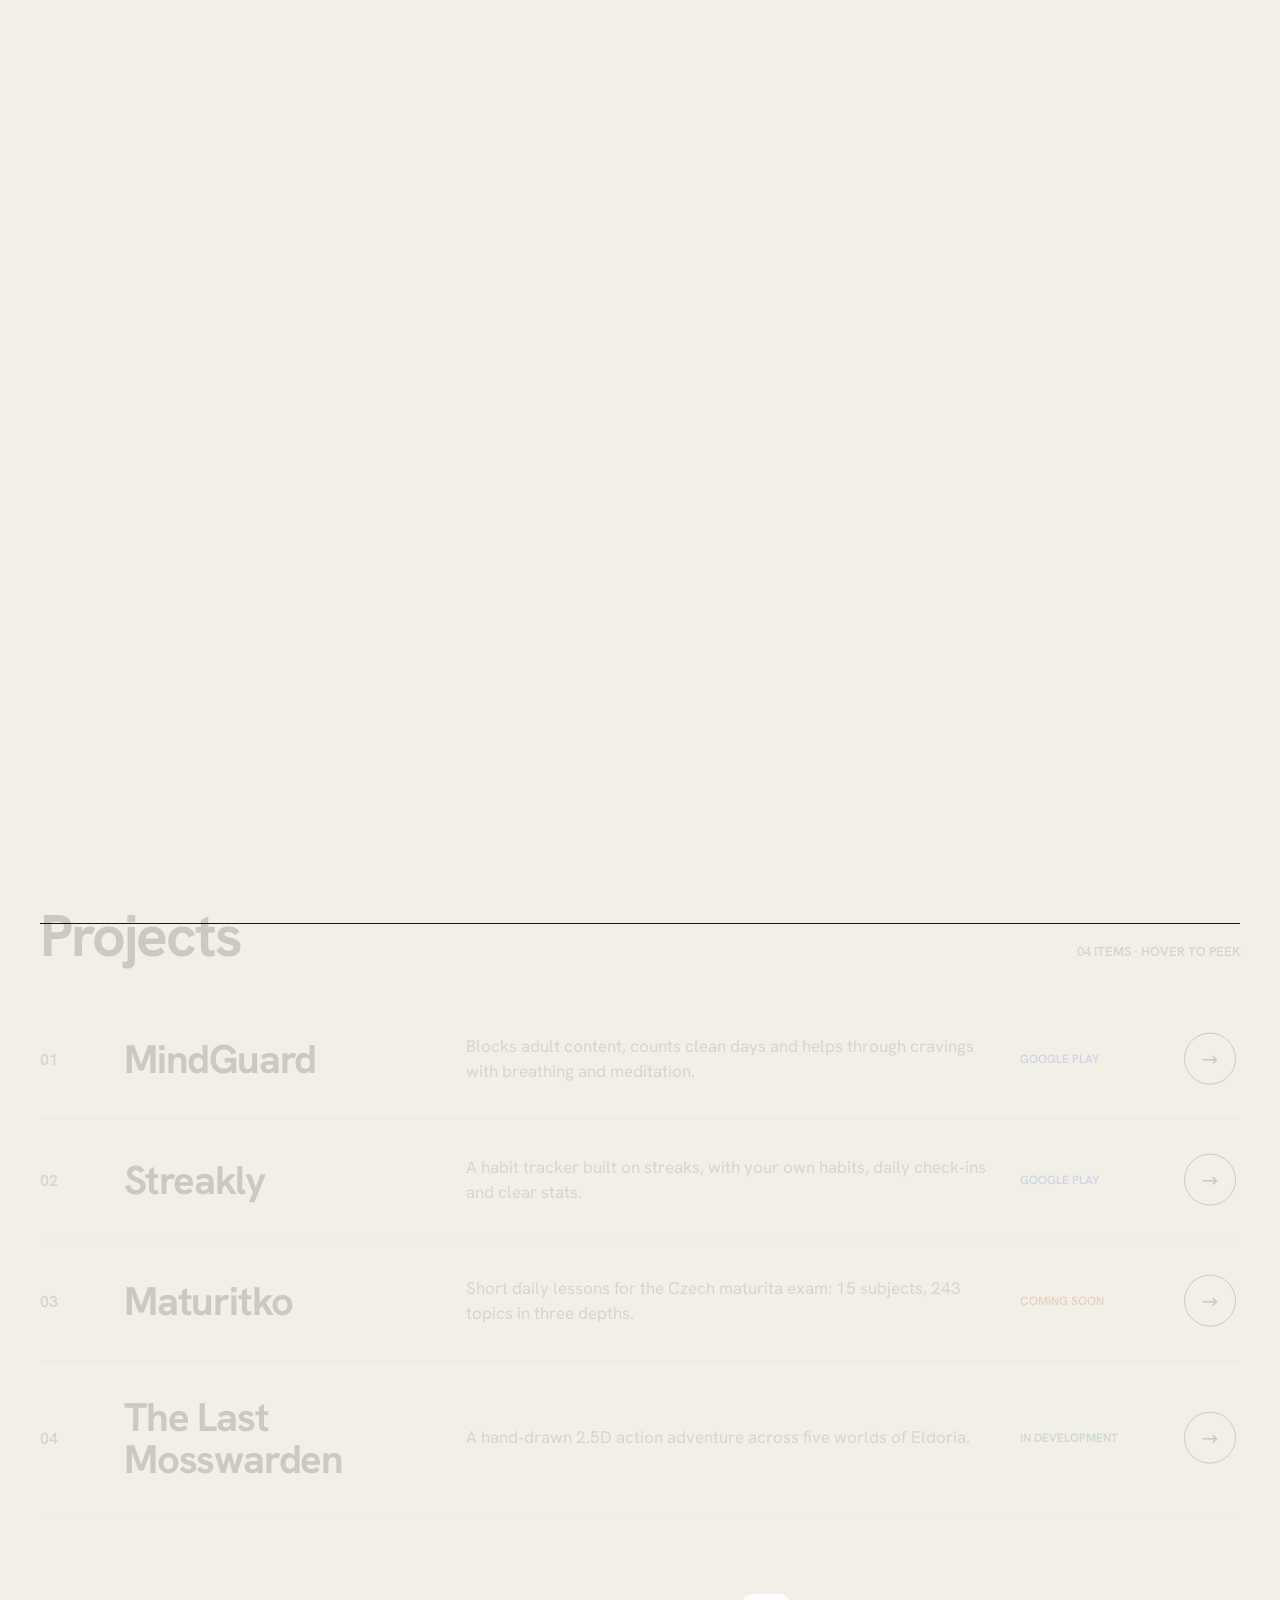
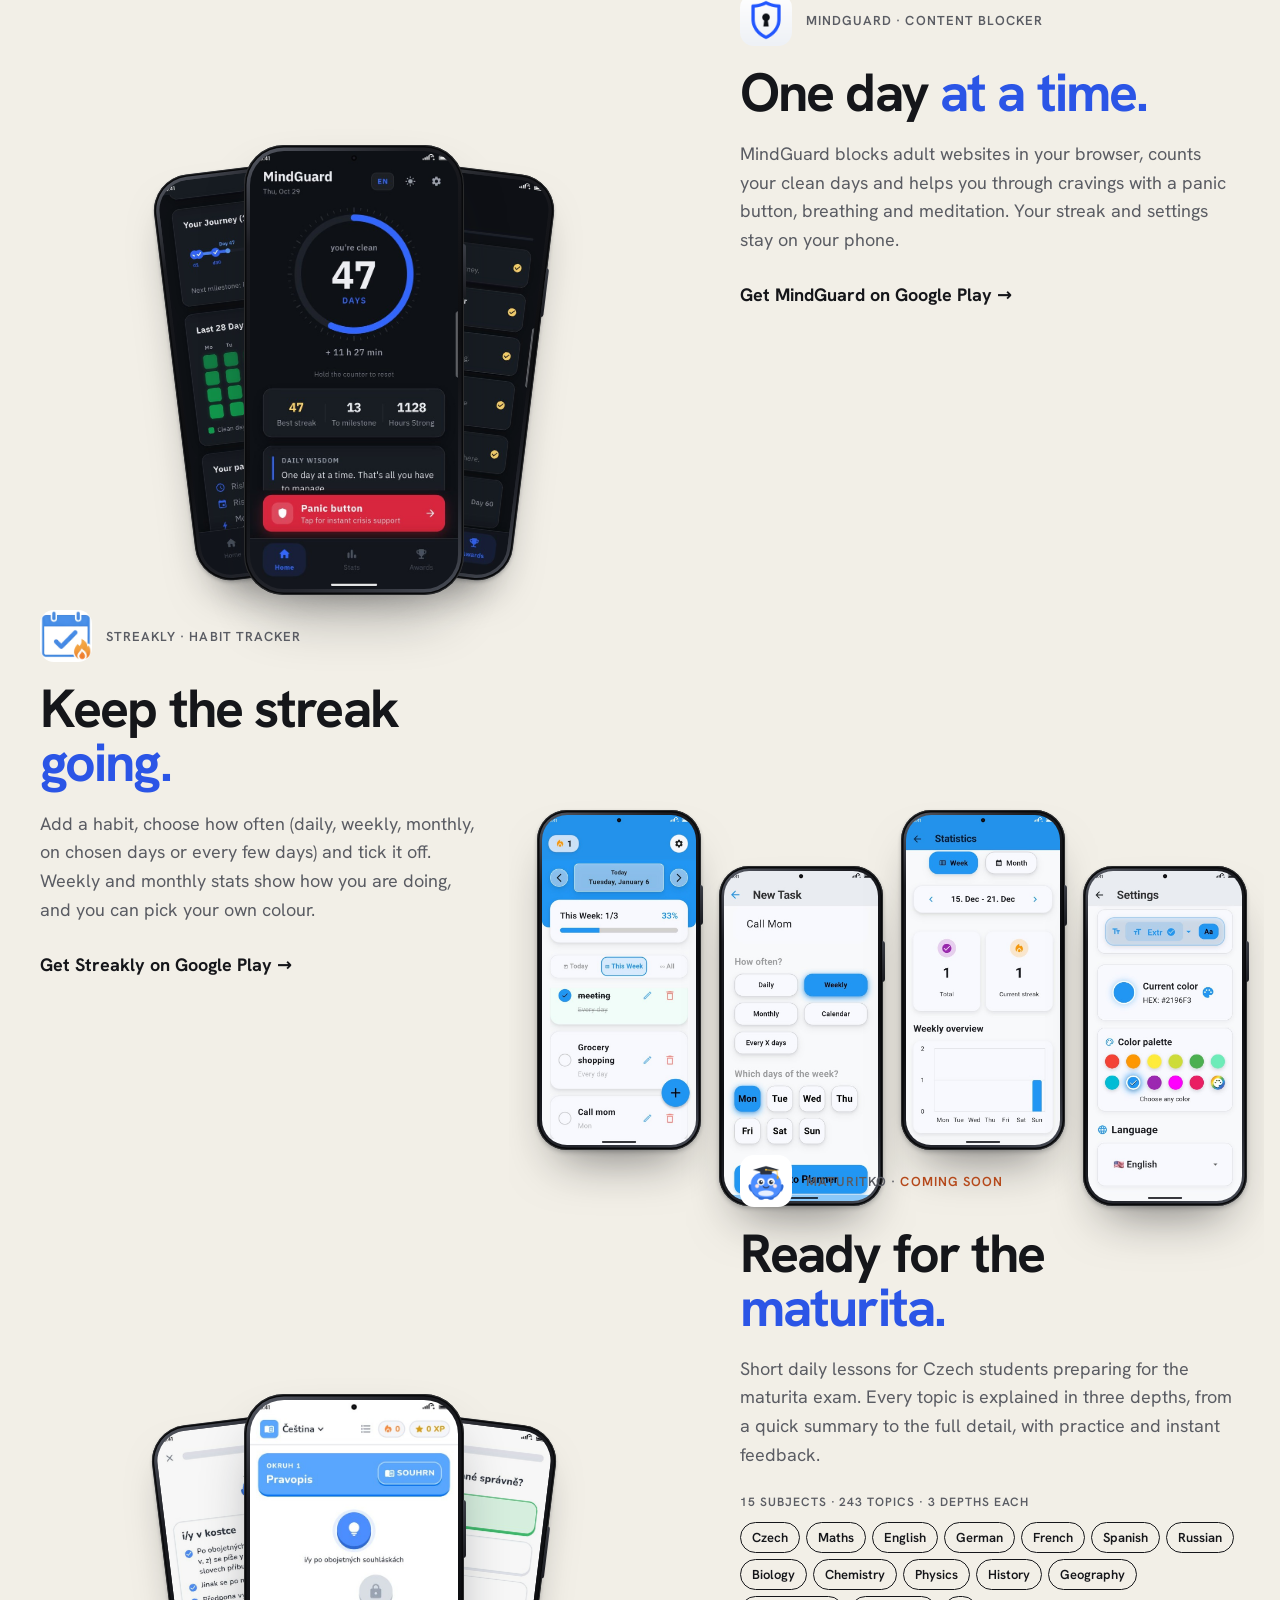
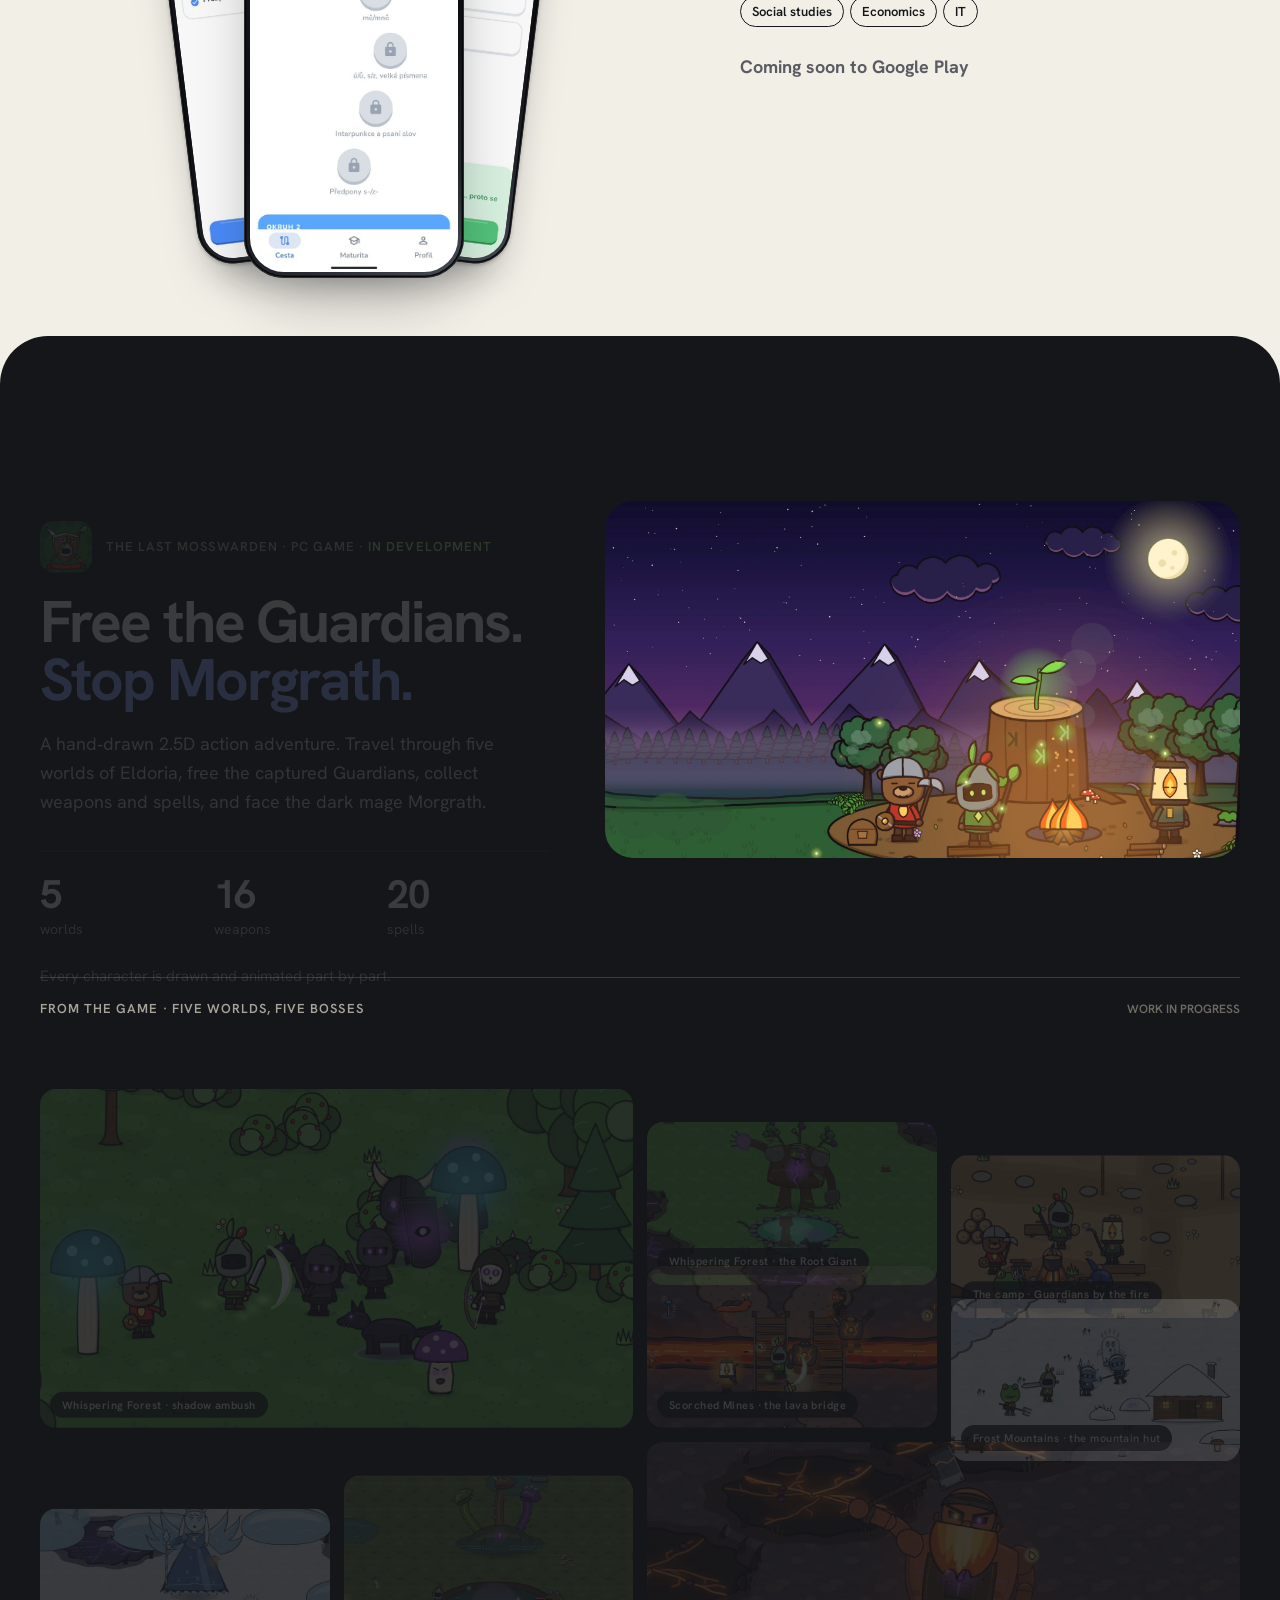
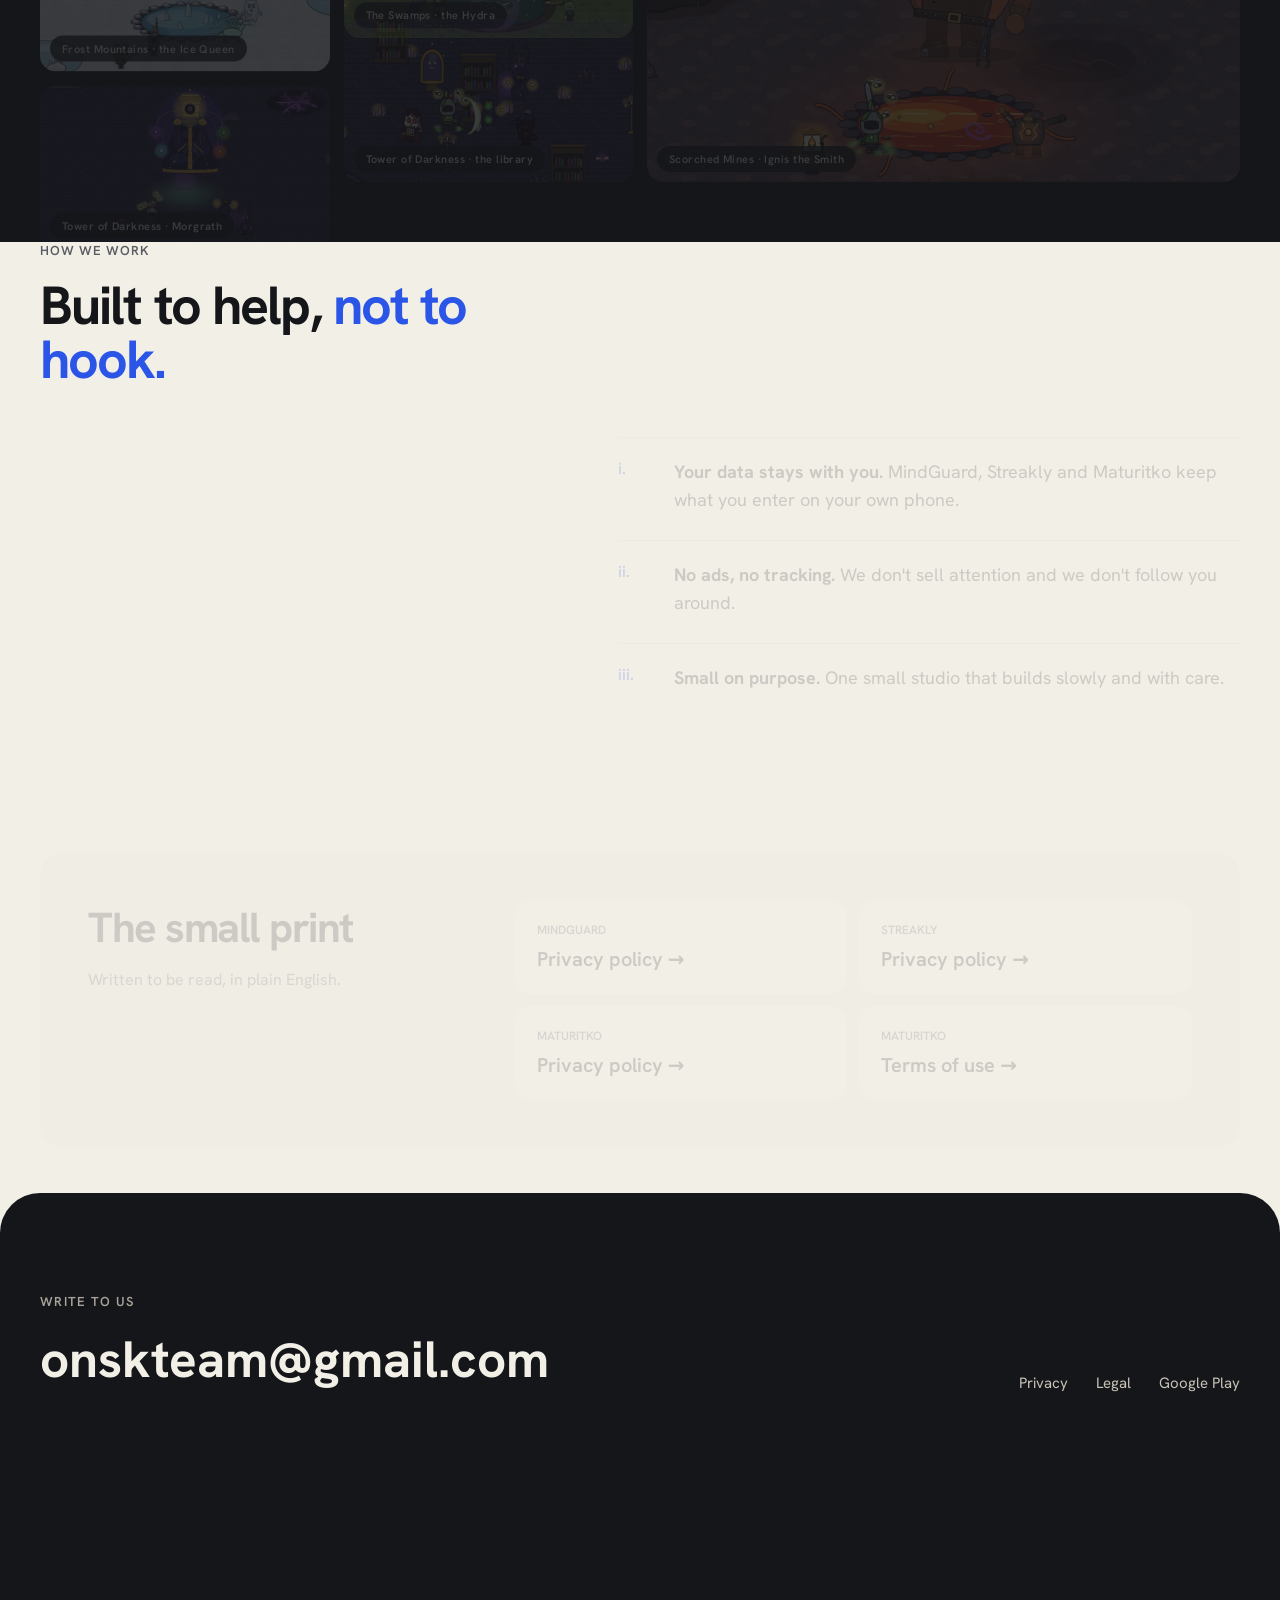
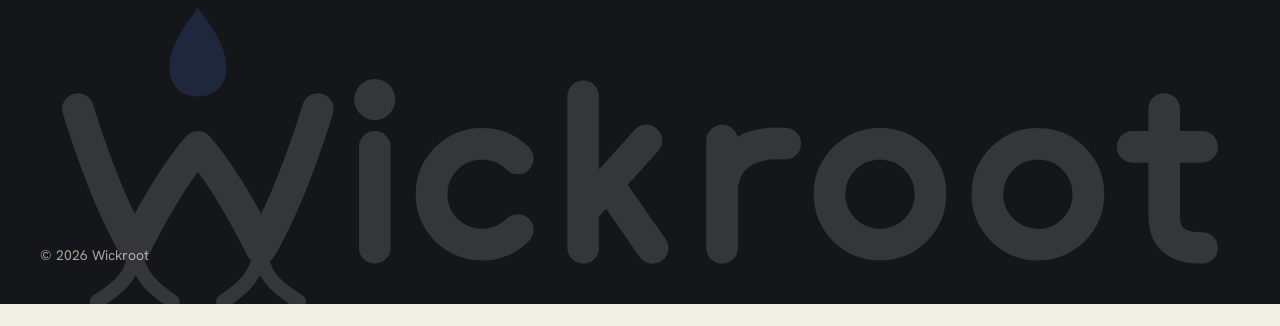
==== commit 217b24f4: "Telefony na webu: jednotné screenshoty se stavovým řádkem a kamerou v obrázku, bez systémových lišt " ====
--- a/index.html
+++ b/index.html
@@ -69,7 +69,7 @@
 <span class="hide" style="color:#5A5C63;font-size:17px;line-height:1.5">Blocks adult content, counts clean days and helps through cravings with breathing and meditation.</span>
 <span class="hide" style="font-weight:600;font-size:12px;color:#2B55E6">GOOGLE PLAY</span>
 <span class="go" aria-hidden="true" style="width:52px;height:52px;border-radius:50%;border:1.5px solid #15161A;display:flex;align-items:center;justify-content:center;font-size:20px">→</span>
-<img class="peek" src="assets/img/mg-screen-1.jpg" alt="" aria-hidden="true" style="position:absolute;right:120px;top:50%;width:150px;border-radius:18px;box-shadow:0 20px 40px -12px rgba(21,22,26,.35)">
+<img class="peek" src="assets/img/phone/mg-screen-1.jpg" alt="" aria-hidden="true" style="position:absolute;right:120px;top:50%;width:150px;border-radius:18px;box-shadow:0 20px 40px -12px rgba(21,22,26,.35)">
 </a>
 <a class="prow" data-reveal href="#streakly" style="display:grid;grid-template-columns:60px minmax(0,1.2fr) minmax(0,2fr) 140px 56px;align-items:center;gap:24px;padding:34px 0;border-bottom:1px solid #D9D4C7">
 <span style="font-weight:600;color:#5A5C63">02</span>
@@ -77,7 +77,7 @@
 <span class="hide" style="color:#5A5C63;font-size:17px;line-height:1.5">A habit tracker built on streaks, with your own habits, daily check‑ins and clear stats.</span>
 <span class="hide" style="font-weight:600;font-size:12px;color:#2B55E6">GOOGLE PLAY</span>
 <span class="go" aria-hidden="true" style="width:52px;height:52px;border-radius:50%;border:1.5px solid #15161A;display:flex;align-items:center;justify-content:center;font-size:20px">→</span>
-<img class="peek" src="assets/img/streakly-home.jpg" alt="" aria-hidden="true" style="position:absolute;right:120px;top:50%;width:150px;border-radius:18px;box-shadow:0 20px 40px -12px rgba(21,22,26,.35)">
+<img class="peek" src="assets/img/phone/streakly-home.jpg" alt="" aria-hidden="true" style="position:absolute;right:120px;top:50%;width:150px;border-radius:18px;box-shadow:0 20px 40px -12px rgba(21,22,26,.35)">
 </a>
 <a class="prow" data-reveal href="#maturitko" style="display:grid;grid-template-columns:60px minmax(0,1.2fr) minmax(0,2fr) 140px 56px;align-items:center;gap:24px;padding:34px 0;border-bottom:1px solid #D9D4C7">
 <span style="font-weight:600;color:#5A5C63">03</span>
@@ -85,7 +85,7 @@
 <span class="hide" style="color:#5A5C63;font-size:17px;line-height:1.5">Short daily lessons for the Czech maturita exam: 15 subjects, 243 topics in three depths.</span>
 <span class="hide" style="font-weight:600;font-size:12px;color:#B5481A">COMING SOON</span>
 <span class="go" aria-hidden="true" style="width:52px;height:52px;border-radius:50%;border:1.5px solid #15161A;display:flex;align-items:center;justify-content:center;font-size:20px">→</span>
-<img class="peek" src="assets/img/mat-path.jpg" alt="" aria-hidden="true" style="position:absolute;right:120px;top:50%;width:150px;border-radius:18px;box-shadow:0 20px 40px -12px rgba(21,22,26,.35)">
+<img class="peek" src="assets/img/phone/mat-path.jpg" alt="" aria-hidden="true" style="position:absolute;right:120px;top:50%;width:150px;border-radius:18px;box-shadow:0 20px 40px -12px rgba(21,22,26,.35)">
 </a>
 <a class="prow" data-reveal href="#mosswarden" style="display:grid;grid-template-columns:60px minmax(0,1.2fr) minmax(0,2fr) 140px 56px;align-items:center;gap:24px;padding:34px 0;border-bottom:1px solid #D9D4C7">
 <span style="font-weight:600;color:#5A5C63">04</span>
@@ -100,9 +100,9 @@
 
 <section id="mindguard" style="max-width:1320px;margin:0 auto;padding:120px 40px 20px;display:flex;flex-wrap:wrap;gap:72px;align-items:center">
 <div class="fan" data-par="110" style="--screen:#0E1116;flex:1 1 440px;min-width:0;position:relative;height:520px;display:flex;justify-content:center;align-items:center">
-<div class="card phone pl"><img src="assets/img/mg-screen-2.jpg" alt="MindGuard statistics screen"></div>
-<div class="card phone pr"><img src="assets/img/mg-screen-4.jpg" alt="MindGuard awards screen"></div>
-<div class="card phone pc"><img src="assets/img/mg-screen-1.jpg" alt="MindGuard home screen"></div>
+<div class="card phone pl"><img src="assets/img/phone/mg-screen-2.jpg" alt="MindGuard statistics screen"></div>
+<div class="card phone pr"><img src="assets/img/phone/mg-screen-4.jpg" alt="MindGuard awards screen"></div>
+<div class="card phone pc"><img src="assets/img/phone/mg-screen-1.jpg" alt="MindGuard home screen"></div>
 </div>
 <div data-par="-110" style="flex:1 1 380px;min-width:0;max-width:500px">
 <div style="display:flex;align-items:center;gap:14px;margin-bottom:20px"><img src="assets/img/mindguard-icon.png" alt="" aria-hidden="true" style="width:52px;height:52px;border-radius:14px"><span style="font-weight:600;font-size:13px;letter-spacing:.08em;color:#5A5C63">MINDGUARD · CONTENT BLOCKER</span></div>
@@ -121,19 +121,19 @@
 </div>
 <div data-par="130" style="flex:2 1 560px;min-width:0;overflow-x:auto;padding:30px 28px 72px;margin:0 -24px -32px">
 <div class="shots">
-<div class="phone shot" style="width:164px;flex:0 0 auto"><img src="assets/img/streakly-home.jpg" alt="Streakly home screen with today's habits"></div>
-<div class="phone shot" style="width:164px;flex:0 0 auto;margin-top:56px"><img src="assets/img/streakly-new-task.jpg" alt="Streakly new task screen with weekly schedule"></div>
-<div class="phone shot" style="width:164px;flex:0 0 auto"><img src="assets/img/streakly-stats.jpg" alt="Streakly weekly statistics"></div>
-<div class="phone shot" style="width:164px;flex:0 0 auto;margin-top:56px"><img src="assets/img/streakly-settings.jpg" alt="Streakly settings with colour palette"></div>
+<div class="phone shot" style="width:164px;flex:0 0 auto"><img src="assets/img/phone/streakly-home.jpg" alt="Streakly home screen with today's habits"></div>
+<div class="phone shot" style="width:164px;flex:0 0 auto;margin-top:56px"><img src="assets/img/phone/streakly-new-task.jpg" alt="Streakly new task screen with weekly schedule"></div>
+<div class="phone shot" style="width:164px;flex:0 0 auto"><img src="assets/img/phone/streakly-stats.jpg" alt="Streakly weekly statistics"></div>
+<div class="phone shot" style="width:164px;flex:0 0 auto;margin-top:56px"><img src="assets/img/phone/streakly-settings.jpg" alt="Streakly settings with colour palette"></div>
 </div>
 </div>
 </section>
 
 <section id="maturitko" style="max-width:1320px;margin:0 auto;padding:120px 40px 20px;display:flex;flex-wrap:wrap;gap:72px;align-items:center">
 <div class="fan" data-par="110" style="--screen:#FFFFFF;flex:1 1 440px;min-width:0;position:relative;height:540px;display:flex;justify-content:center;align-items:center">
-<div class="card phone pl"><img src="assets/img/mat-summary.jpg" alt="Maturitko lesson intro with the key rules in brief"></div>
-<div class="card phone pr"><img src="assets/img/mat-lesson.jpg" alt="Maturitko exercise answered correctly, with an explanation"></div>
-<div class="card phone pc"><img src="assets/img/mat-path.jpg" alt="Maturitko learning path with lessons for the spelling unit"></div>
+<div class="card phone pl"><img src="assets/img/phone/mat-summary.jpg" alt="Maturitko lesson intro with the key rules in brief"></div>
+<div class="card phone pr"><img src="assets/img/phone/mat-lesson.jpg" alt="Maturitko exercise answered correctly, with an explanation"></div>
+<div class="card phone pc"><img src="assets/img/phone/mat-path.jpg" alt="Maturitko learning path with lessons for the spelling unit"></div>
 </div>
 <div data-par="-110" style="flex:1 1 380px;min-width:0;max-width:500px">
 <div style="display:flex;align-items:center;gap:14px;margin-bottom:20px"><img src="assets/img/maturitko-icon.png" alt="" aria-hidden="true" style="width:52px;height:52px;border-radius:14px;background:#FFFFFF"><span style="font-weight:600;font-size:13px;letter-spacing:.08em;color:#5A5C63">MATURITKO · <span style="color:#B5481A">COMING SOON</span></span></div>
--- a/assets/css/site.css
+++ b/assets/css/site.css
@@ -77,14 +77,11 @@
 .shots{display:flex;gap:18px;align-items:flex-start}
 .shot{transition:transform .5s cubic-bezier(.2,.7,.2,1),box-shadow .5s}
 .shot:hover{transform:translateY(-14px) rotate(-1.5deg);box-shadow:var(--bezel),0 34px 60px -24px rgba(21,22,26,.5)}
-/* moderní telefon: tenký kovový lem, výřez kamery, boční tlačítko */
+/* moderní telefon: tenký kovový lem a boční tlačítko; stavový řádek s kamerou je přímo v obrázku (tools/phone_shots.py) */
 .phone{--r:40px;--p:6px;--cam:9px;--bezel:inset 0 0 0 1px rgba(255,255,255,.14),inset 0 0 0 2.5px #08090b;position:relative;padding:var(--p);border-radius:var(--r);background:linear-gradient(150deg,#5a5e69 0%,#1b1c21 18%,#0c0d10 55%,#24262d 82%,#4a4e58 100%);box-shadow:var(--bezel),0 2px 4px rgba(21,22,26,.25),0 28px 50px -22px rgba(21,22,26,.55)}
 .phone img{display:block;width:100%;border-radius:calc(var(--r) - var(--p))}
-.phone::before{content:"";position:absolute;z-index:1;top:calc(var(--p) + var(--cam));left:50%;width:var(--cam);height:var(--cam);margin-left:calc(var(--cam) / -2);border-radius:50%;background:#050506;box-shadow:inset 0 0 0 1.5px #23252c,0 0 0 2px rgba(5,5,6,.35)}
 .phone::after{content:"";position:absolute;right:-2px;top:22%;width:3px;height:12%;border-radius:0 3px 3px 0;background:linear-gradient(#3a3d45,#1b1c21)}
 .shots .phone{--r:30px;--p:5px;--cam:7px}
-/* screenshoty bez stavového řádku dostanou nahoře proužek v barvě obrazovky, v něm sedí kamera */
-.fan .phone img{border-top:24px solid var(--screen,#000)}
 .bob{animation:bob 3.2s ease-in-out infinite}
 @keyframes bob{50%{transform:translateY(-10px)}}
 .fig img{transition:transform 1.2s cubic-bezier(.2,.7,.2,1)}
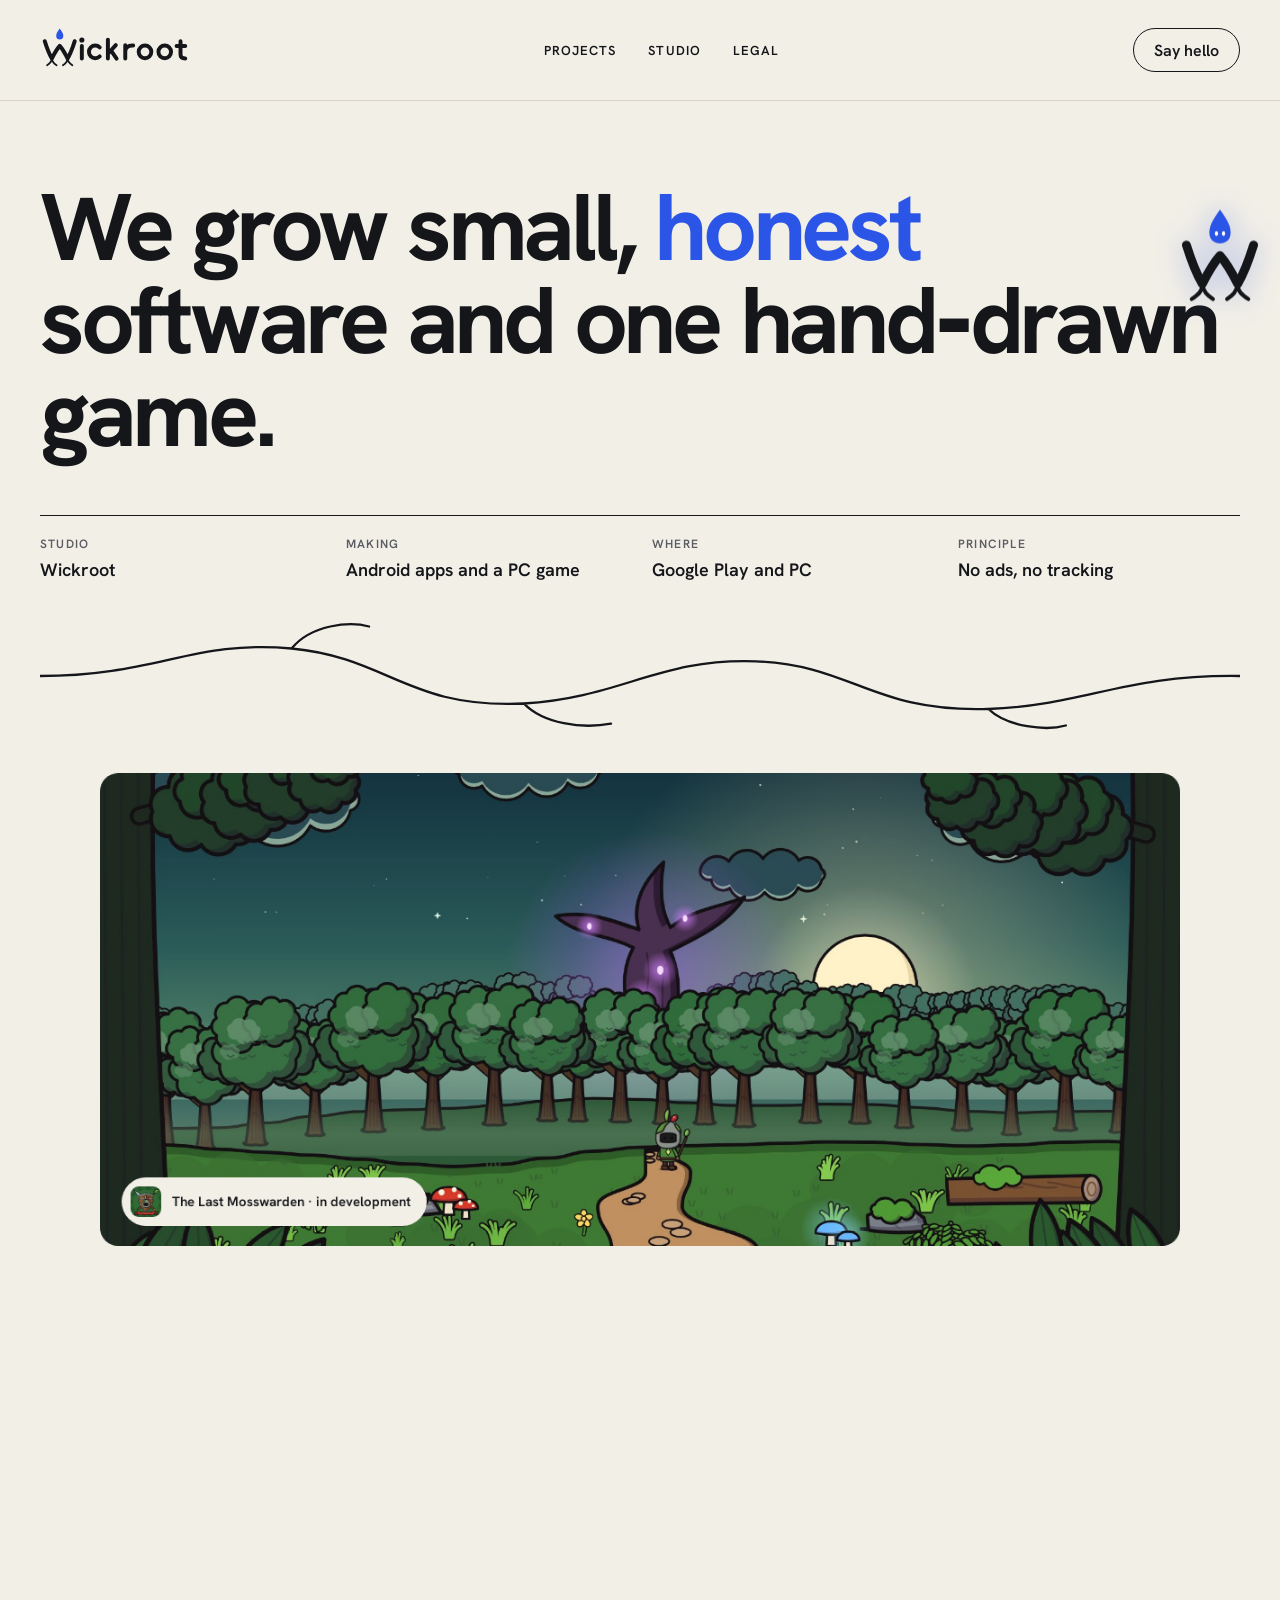
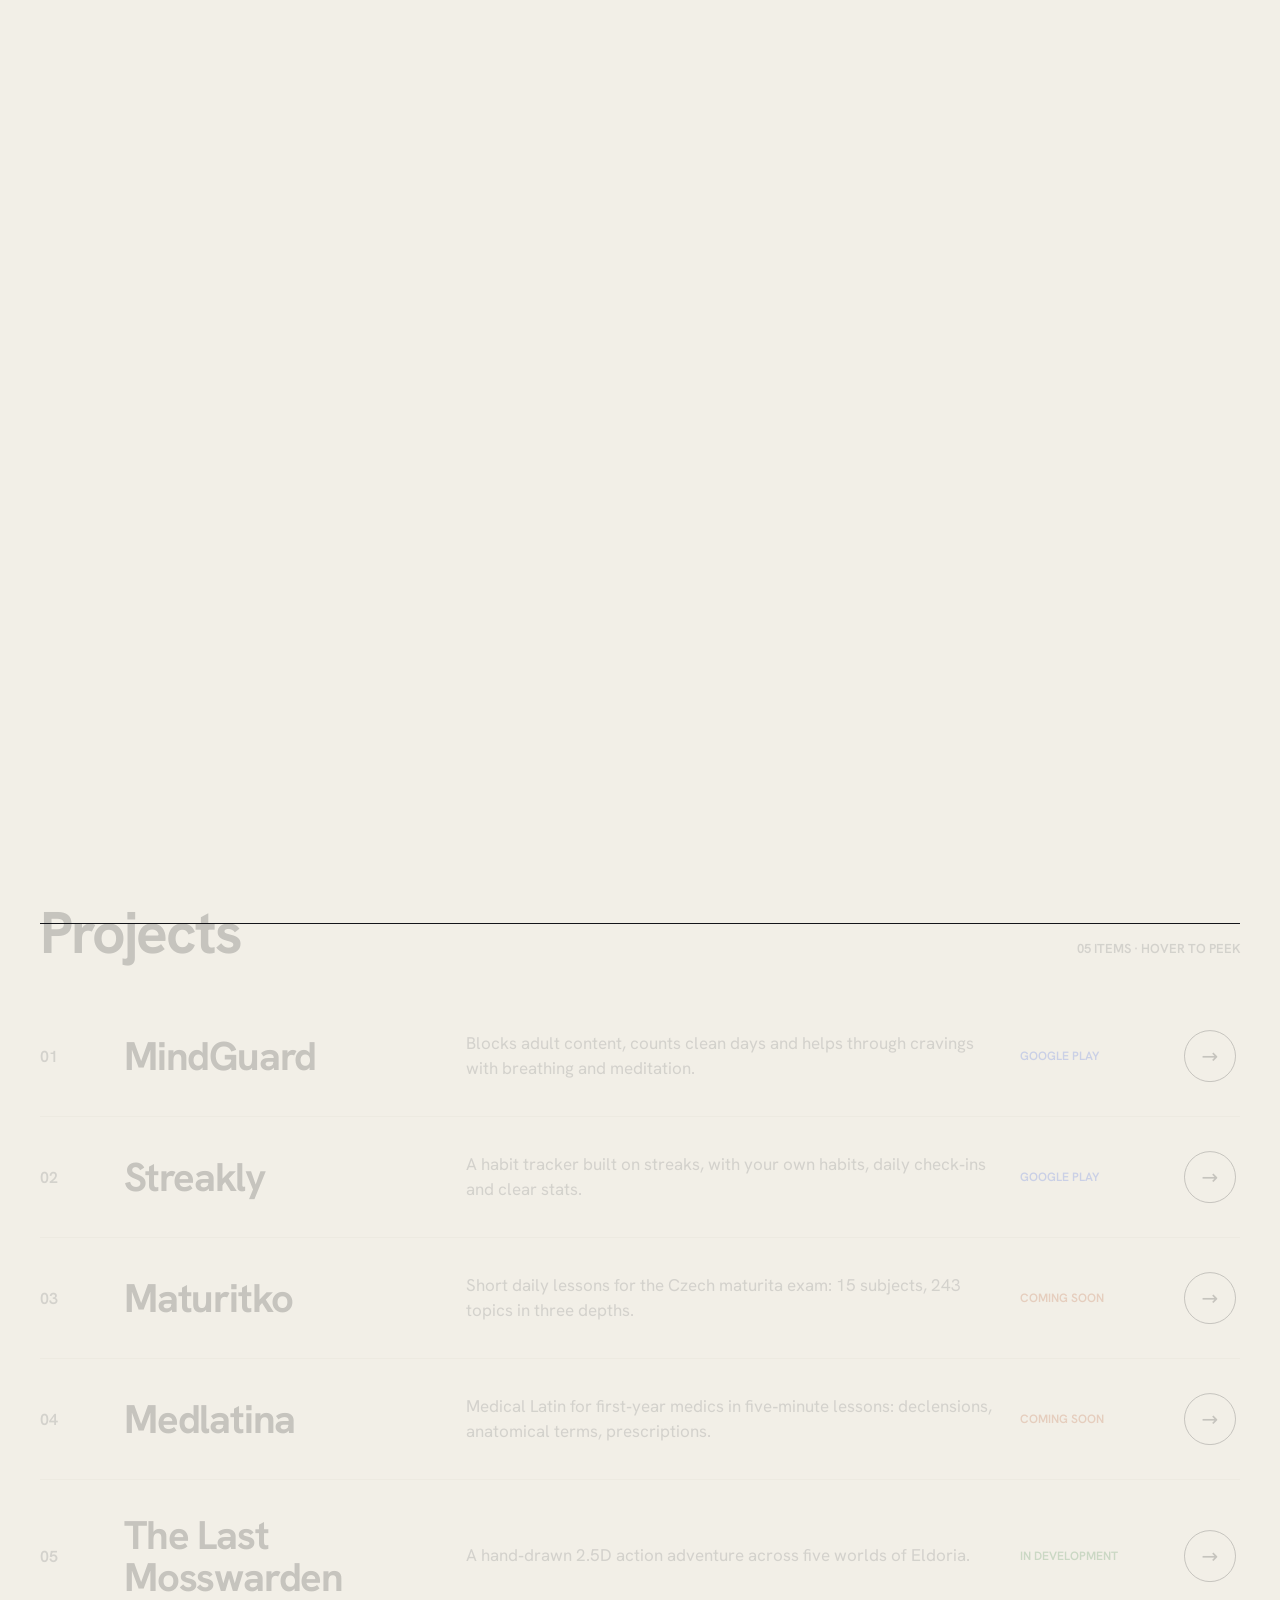
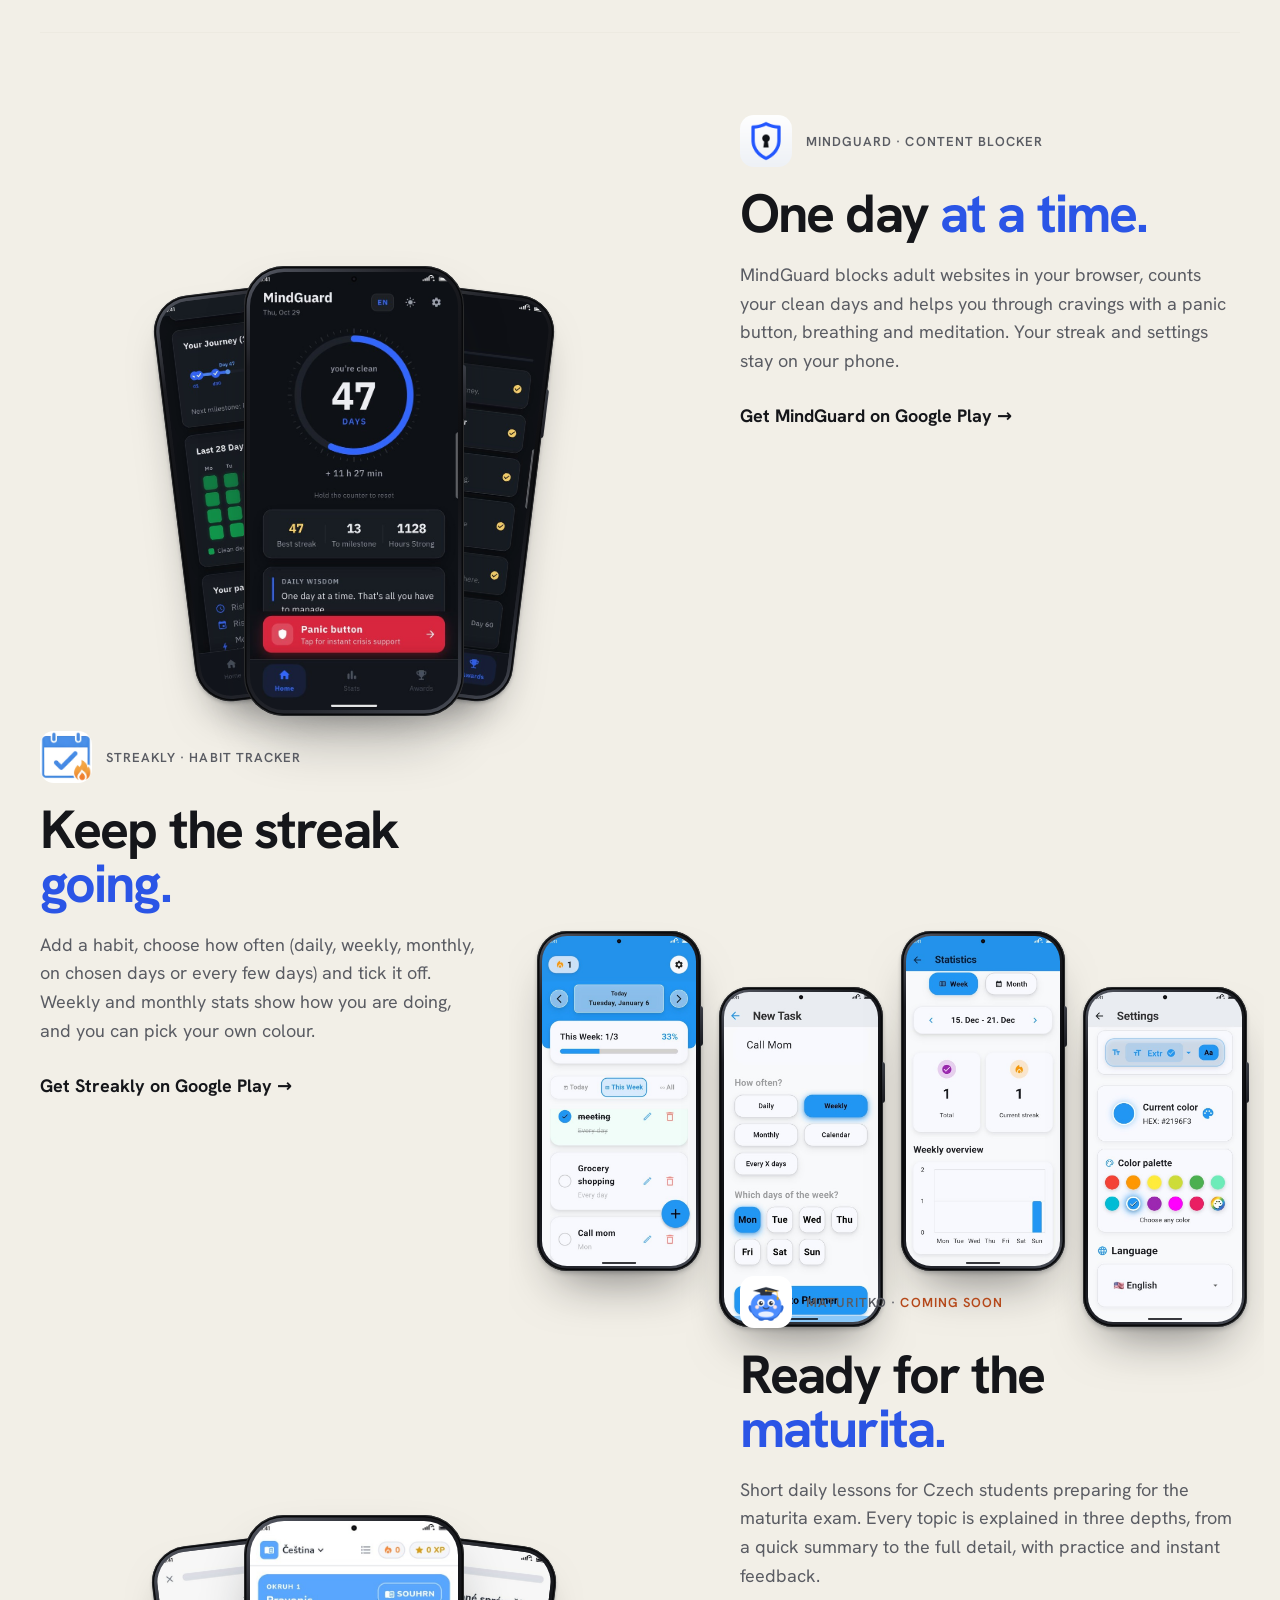
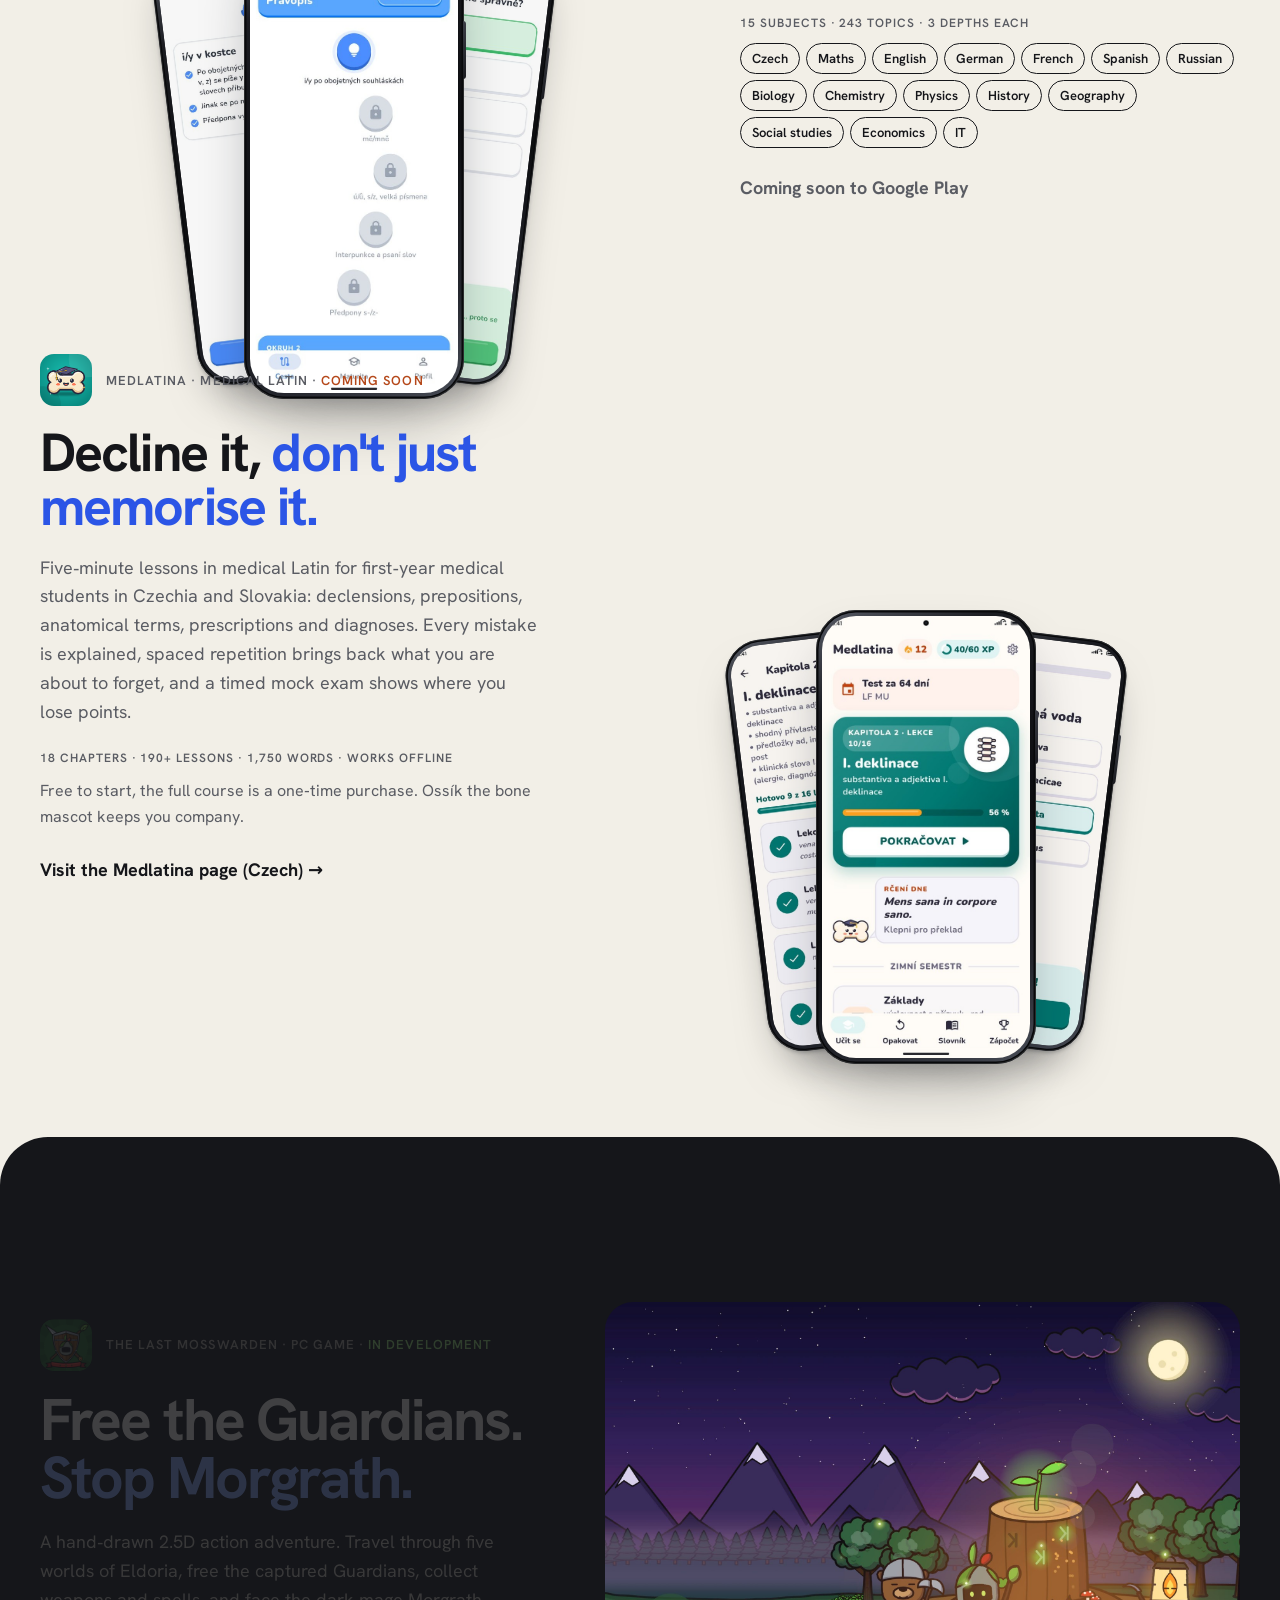
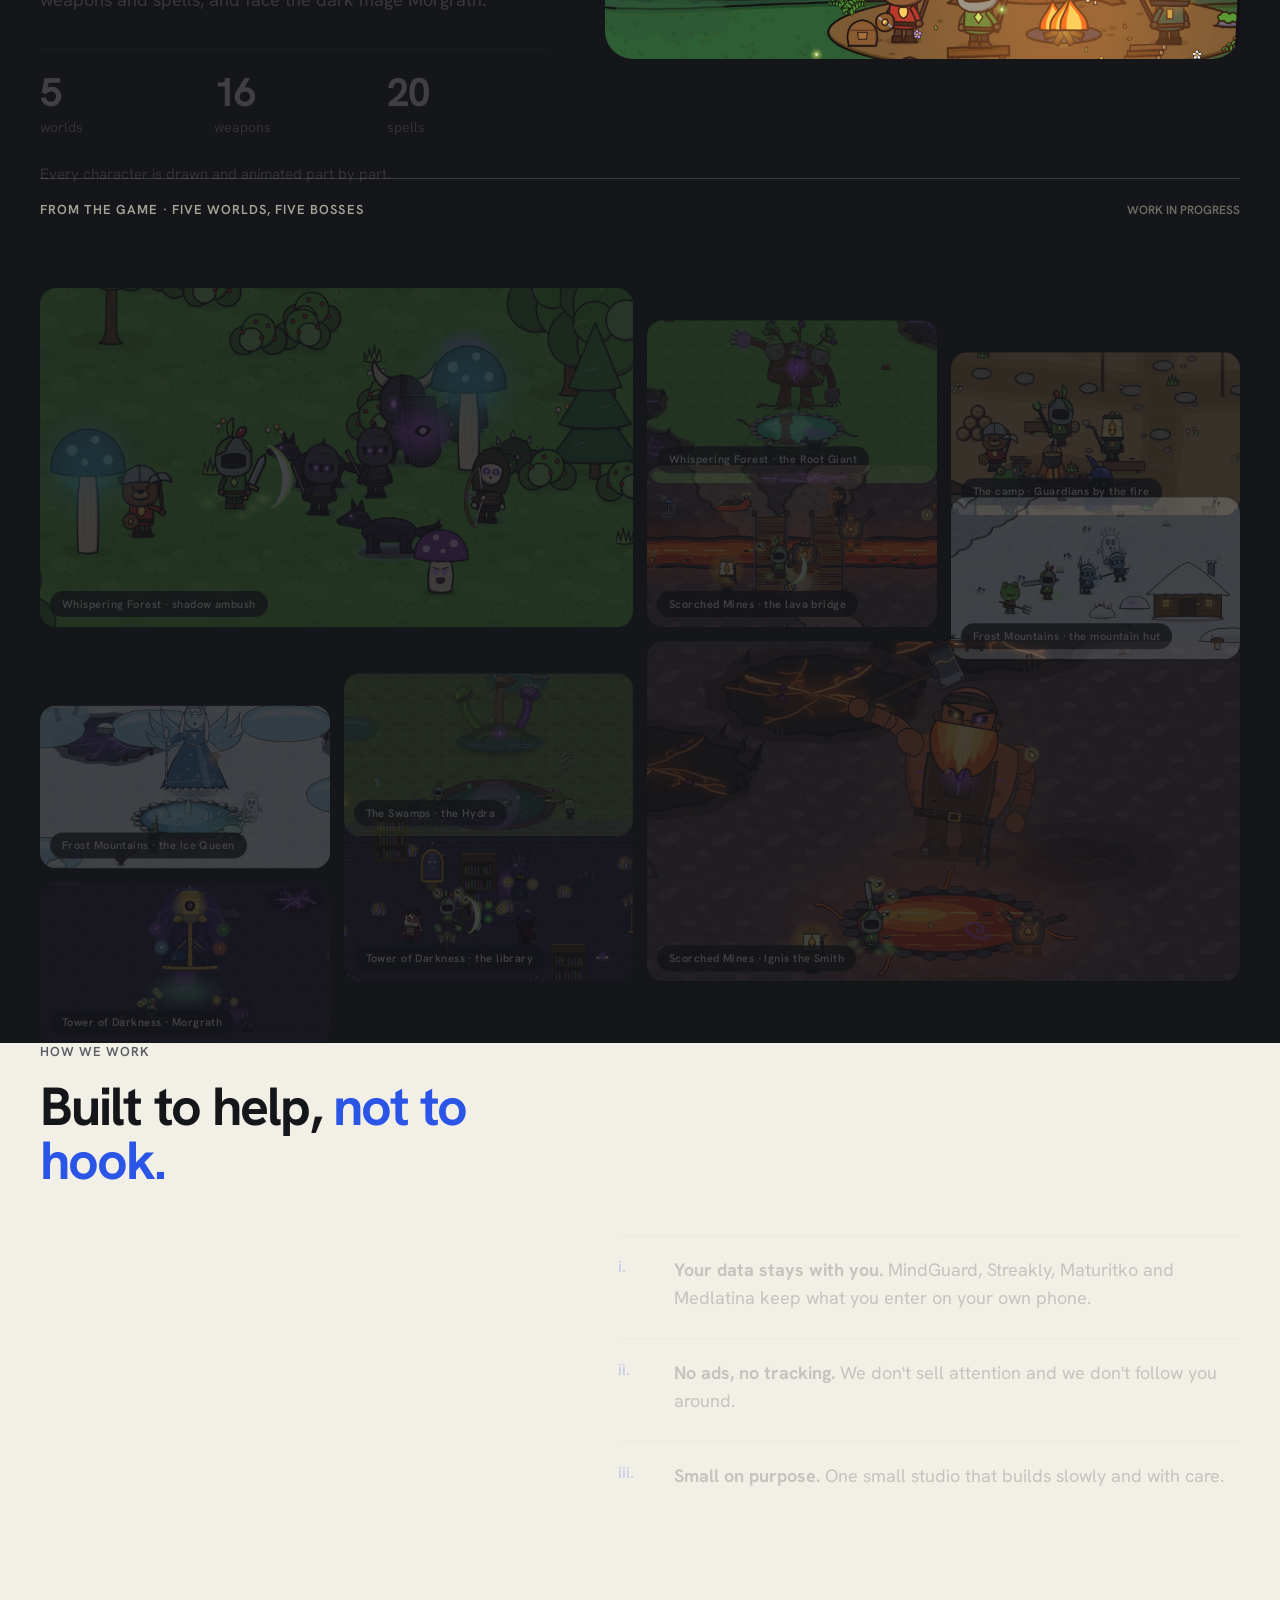
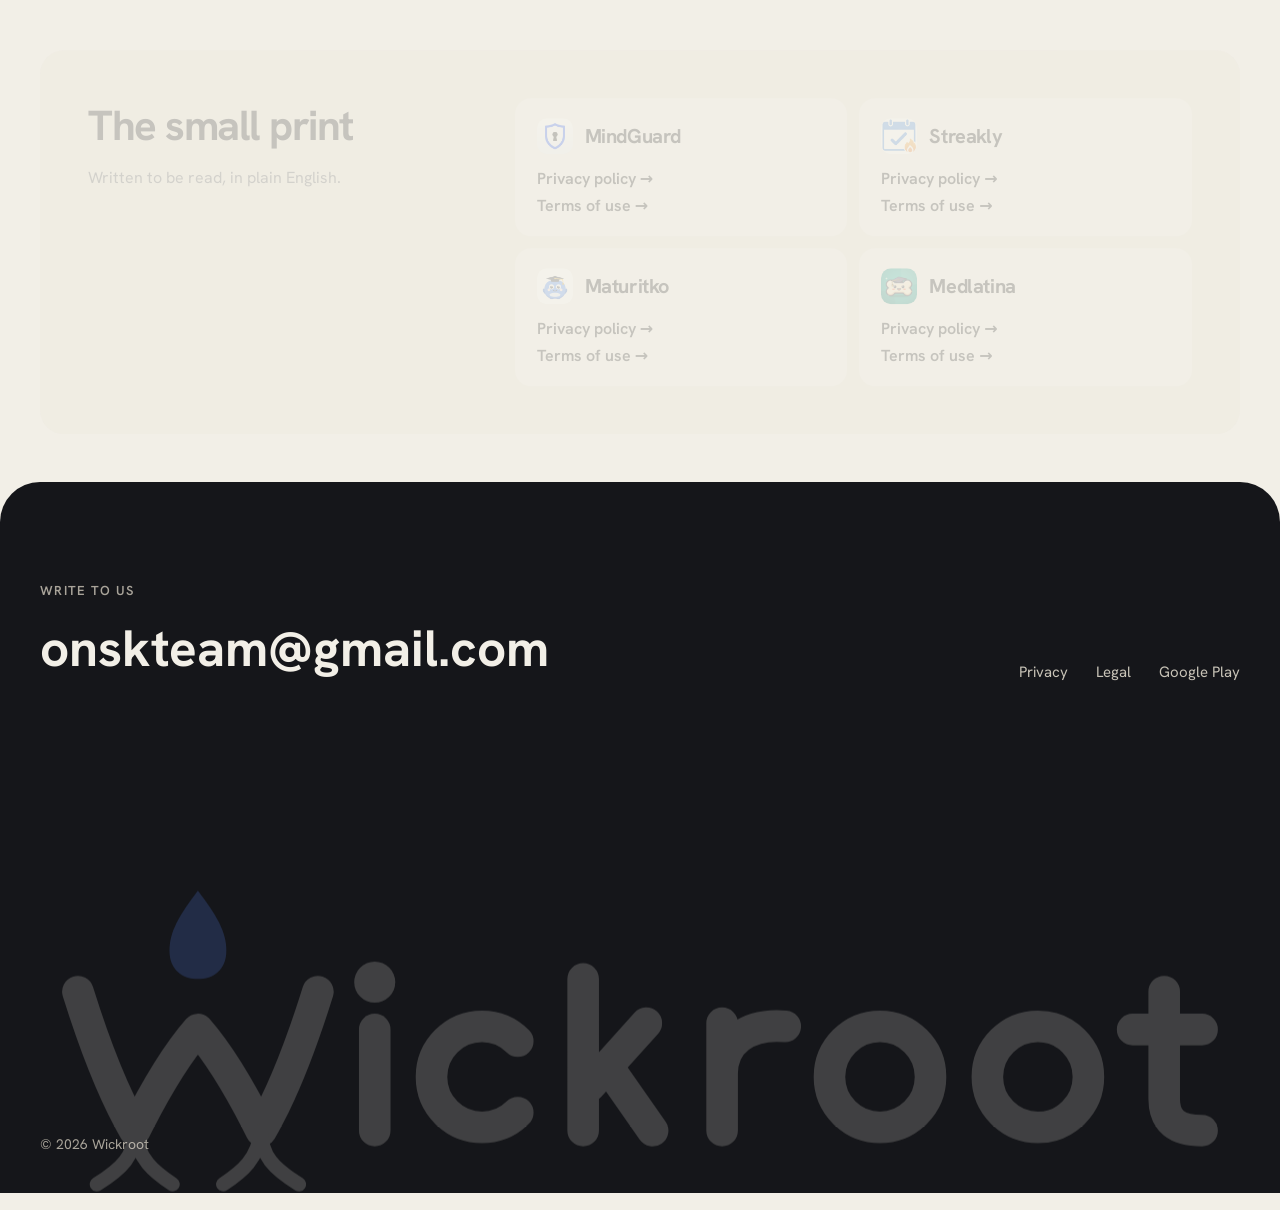
==== commit 7665d83a: "Medlatina na webu (projekt 04, sekce se screenshoty); zásady soukromí a podmínky použití pro všechny" ====
--- a/index.html
+++ b/index.html
@@ -4,10 +4,10 @@
 <meta charset="utf-8">
 <meta name="viewport" content="width=device-width, initial-scale=1">
 <title>Wickroot · small, honest apps and one hand-drawn game</title>
-<meta name="description" content="Wickroot is an independent studio making MindGuard, Streakly, Maturitko and The Last Mosswarden.">
+<meta name="description" content="Wickroot is an independent studio making MindGuard, Streakly, Maturitko, Medlatina and The Last Mosswarden.">
 <meta property="og:type" content="website">
 <meta property="og:title" content="Wickroot · small, honest apps and one hand-drawn game">
-<meta property="og:description" content="Wickroot is an independent studio making MindGuard, Streakly, Maturitko and The Last Mosswarden.">
+<meta property="og:description" content="Wickroot is an independent studio making MindGuard, Streakly, Maturitko, Medlatina and The Last Mosswarden.">
 <meta property="og:image" content="https://ondy27.github.io/mindguard-privacy/assets/img/og.jpg">
 <meta property="og:url" content="https://ondy27.github.io/mindguard-privacy/">
 <meta name="theme-color" content="#F2EFE7">
@@ -60,7 +60,7 @@
 <section id="projects" style="max-width:1320px;margin:0 auto;padding:120px 40px 40px">
 <div data-reveal style="display:flex;flex-wrap:wrap;justify-content:space-between;align-items:baseline;gap:20px;margin-bottom:24px">
 <h2 style="margin:0;font-weight:700;font-size:clamp(36px,4.6vw,68px);letter-spacing:-.035em">Projects</h2>
-<p style="margin:0;font-weight:600;font-size:13px;color:#5A5C63">04 ITEMS · HOVER TO PEEK</p>
+<p style="margin:0;font-weight:600;font-size:13px;color:#5A5C63">05 ITEMS · HOVER TO PEEK</p>
 </div>
 <div style="border-top:1px solid #15161A">
 <a class="prow" data-reveal href="#mindguard" style="display:grid;grid-template-columns:60px minmax(0,1.2fr) minmax(0,2fr) 140px 56px;align-items:center;gap:24px;padding:34px 0;border-bottom:1px solid #D9D4C7">
@@ -87,8 +87,16 @@
 <span class="go" aria-hidden="true" style="width:52px;height:52px;border-radius:50%;border:1.5px solid #15161A;display:flex;align-items:center;justify-content:center;font-size:20px">→</span>
 <img class="peek" src="assets/img/phone/mat-path.jpg" alt="" aria-hidden="true" style="position:absolute;right:120px;top:50%;width:150px;border-radius:18px;box-shadow:0 20px 40px -12px rgba(21,22,26,.35)">
 </a>
+<a class="prow" data-reveal href="#medlatina" style="display:grid;grid-template-columns:60px minmax(0,1.2fr) minmax(0,2fr) 140px 56px;align-items:center;gap:24px;padding:34px 0;border-bottom:1px solid #D9D4C7">
+<span style="font-weight:600;color:#5A5C63">04</span>
+<span style="font-weight:700;font-size:40px;line-height:1.05;letter-spacing:-.03em">Medlatina</span>
+<span class="hide" style="color:#5A5C63;font-size:17px;line-height:1.5">Medical Latin for first‑year medics in five‑minute lessons: declensions, anatomical terms, prescriptions.</span>
+<span class="hide" style="font-weight:600;font-size:12px;color:#B5481A">COMING SOON</span>
+<span class="go" aria-hidden="true" style="width:52px;height:52px;border-radius:50%;border:1.5px solid #15161A;display:flex;align-items:center;justify-content:center;font-size:20px">→</span>
+<img class="peek" src="assets/img/phone/ml-home.jpg" alt="" aria-hidden="true" style="position:absolute;right:120px;top:50%;width:150px;border-radius:18px;box-shadow:0 20px 40px -12px rgba(21,22,26,.35)">
+</a>
 <a class="prow" data-reveal href="#mosswarden" style="display:grid;grid-template-columns:60px minmax(0,1.2fr) minmax(0,2fr) 140px 56px;align-items:center;gap:24px;padding:34px 0;border-bottom:1px solid #D9D4C7">
-<span style="font-weight:600;color:#5A5C63">04</span>
+<span style="font-weight:600;color:#5A5C63">05</span>
 <span style="font-weight:700;font-size:40px;line-height:1.05;letter-spacing:-.03em">The Last Mosswarden</span>
 <span class="hide" style="color:#5A5C63;font-size:17px;line-height:1.5">A hand‑drawn 2.5D action adventure across five worlds of Eldoria.</span>
 <span class="hide" style="font-weight:600;font-size:12px;color:#2E7D3A">IN DEVELOPMENT</span>
@@ -142,6 +150,22 @@
 <p style="margin:0 0 12px;font-weight:600;font-size:12px;letter-spacing:.08em;color:#5A5C63">15 SUBJECTS · 243 TOPICS · 3 DEPTHS EACH</p>
 <div style="display:flex;flex-wrap:wrap;gap:6px;margin-bottom:28px"><span style="padding:6px 11px;border-radius:999px;border:1.5px solid #15161A;font-size:13px;font-weight:600">Czech</span><span style="padding:6px 11px;border-radius:999px;border:1.5px solid #15161A;font-size:13px;font-weight:600">Maths</span><span style="padding:6px 11px;border-radius:999px;border:1.5px solid #15161A;font-size:13px;font-weight:600">English</span><span style="padding:6px 11px;border-radius:999px;border:1.5px solid #15161A;font-size:13px;font-weight:600">German</span><span style="padding:6px 11px;border-radius:999px;border:1.5px solid #15161A;font-size:13px;font-weight:600">French</span><span style="padding:6px 11px;border-radius:999px;border:1.5px solid #15161A;font-size:13px;font-weight:600">Spanish</span><span style="padding:6px 11px;border-radius:999px;border:1.5px solid #15161A;font-size:13px;font-weight:600">Russian</span><span style="padding:6px 11px;border-radius:999px;border:1.5px solid #15161A;font-size:13px;font-weight:600">Biology</span><span style="padding:6px 11px;border-radius:999px;border:1.5px solid #15161A;font-size:13px;font-weight:600">Chemistry</span><span style="padding:6px 11px;border-radius:999px;border:1.5px solid #15161A;font-size:13px;font-weight:600">Physics</span><span style="padding:6px 11px;border-radius:999px;border:1.5px solid #15161A;font-size:13px;font-weight:600">History</span><span style="padding:6px 11px;border-radius:999px;border:1.5px solid #15161A;font-size:13px;font-weight:600">Geography</span><span style="padding:6px 11px;border-radius:999px;border:1.5px solid #15161A;font-size:13px;font-weight:600">Social studies</span><span style="padding:6px 11px;border-radius:999px;border:1.5px solid #15161A;font-size:13px;font-weight:600">Economics</span><span style="padding:6px 11px;border-radius:999px;border:1.5px solid #15161A;font-size:13px;font-weight:600">IT</span></div>
 <span style="font-weight:700;font-size:18px;color:#5A5C63">Coming soon to Google Play</span>
+</div>
+</section>
+
+<section id="medlatina" style="max-width:1320px;margin:0 auto;padding:120px 40px 20px;display:flex;flex-wrap:wrap-reverse;gap:72px;align-items:center">
+<div data-par="-110" style="flex:1 1 380px;min-width:0;max-width:500px">
+<div style="display:flex;align-items:center;gap:14px;margin-bottom:20px"><img src="assets/img/medlatina-icon.png" alt="" aria-hidden="true" style="width:52px;height:52px;border-radius:14px"><span style="font-weight:600;font-size:13px;letter-spacing:.08em;color:#5A5C63">MEDLATINA · MEDICAL LATIN · <span style="color:#B5481A">COMING SOON</span></span></div>
+<h2 style="margin:0 0 20px;font-weight:700;font-size:clamp(34px,4.2vw,60px);line-height:1;letter-spacing:-.035em">Decline it, <em style="color:#2B55E6">don't just memorise it.</em></h2>
+<p style="margin:0 0 24px;font-size:18px;line-height:1.6;color:#5A5C63">Five‑minute lessons in medical Latin for first‑year medical students in Czechia and Slovakia: declensions, prepositions, anatomical terms, prescriptions and diagnoses. Every mistake is explained, spaced repetition brings back what you are about to forget, and a timed mock exam shows where you lose points.</p>
+<p style="margin:0 0 12px;font-weight:600;font-size:12px;letter-spacing:.08em;color:#5A5C63">18 CHAPTERS · 190+ LESSONS · 1,750 WORDS · WORKS OFFLINE</p>
+<p style="margin:0 0 28px;font-size:16px;line-height:1.6;color:#5A5C63">Free to start, the full course is a one‑time purchase. Ossík the bone mascot keeps you company.</p>
+<a class="ul" href="medlatina/" style="font-weight:700;font-size:18px">Visit the Medlatina page (Czech) →</a>
+</div>
+<div class="fan" data-par="110" style="--screen:#FFFCF7;flex:1 1 440px;min-width:0;position:relative;height:540px;display:flex;justify-content:center;align-items:center">
+<div class="card phone pl"><img src="assets/img/phone/ml-chapter.jpg" alt="Medlatina chapter screen with the lessons of the first declension"></div>
+<div class="card phone pr"><img src="assets/img/phone/ml-lesson.jpg" alt="Medlatina exercise answered correctly with Latin praise from Ossík"></div>
+<div class="card phone pc"><img src="assets/img/phone/ml-home.jpg" alt="Medlatina home screen with the next lesson, phrase of the day and chapters"></div>
 </div>
 </section>
 
@@ -188,7 +212,7 @@
 <h2 style="margin:0;font-weight:700;font-size:clamp(34px,4.2vw,60px);line-height:1;letter-spacing:-.035em">Built to help, <em style="color:#2B55E6">not to hook.</em></h2>
 </div>
 <ol style="flex:1 1 480px;min-width:0;margin:0;padding:0;list-style:none;display:grid;gap:26px">
-<li data-reveal style="display:grid;grid-template-columns:44px 1fr;gap:12px;border-top:1px solid #D9D4C7;padding-top:20px"><span style="font-weight:600;color:#2B55E6">i.</span><span style="font-size:18px;line-height:1.55"><b>Your data stays with you.</b> MindGuard, Streakly and Maturitko keep what you enter on your own phone.</span></li>
+<li data-reveal style="display:grid;grid-template-columns:44px 1fr;gap:12px;border-top:1px solid #D9D4C7;padding-top:20px"><span style="font-weight:600;color:#2B55E6">i.</span><span style="font-size:18px;line-height:1.55"><b>Your data stays with you.</b> MindGuard, Streakly, Maturitko and Medlatina keep what you enter on your own phone.</span></li>
 <li data-reveal style="display:grid;grid-template-columns:44px 1fr;gap:12px;border-top:1px solid #D9D4C7;padding-top:20px"><span style="font-weight:600;color:#2B55E6">ii.</span><span style="font-size:18px;line-height:1.55"><b>No ads, no tracking.</b> We don't sell attention and we don't follow you around.</span></li>
 <li data-reveal style="display:grid;grid-template-columns:44px 1fr;gap:12px;border-top:1px solid #D9D4C7;padding-top:20px"><span style="font-weight:600;color:#2B55E6">iii.</span><span style="font-size:18px;line-height:1.55"><b>Small on purpose.</b> One small studio that builds slowly and with care.</span></li>
 </ol>
@@ -197,12 +221,7 @@
 <section id="legal" style="max-width:1320px;margin:0 auto;padding:40px 40px 120px">
 <div data-reveal style="background:#E8E3D7;border-radius:24px;padding:48px;display:flex;flex-wrap:wrap;gap:48px">
 <div style="flex:1 1 300px;min-width:0"><h2 style="margin:0 0 12px;font-weight:700;font-size:42px;letter-spacing:-.035em">The small print</h2><p style="margin:0;color:#5A5C63;line-height:1.6">Written to be read, in plain English.</p></div>
-<div style="flex:2 1 520px;min-width:0;display:grid;grid-template-columns:repeat(auto-fit,minmax(240px,1fr));gap:12px">
-<a href="privacy/mindguard/" style="background:#F2EFE7;border-radius:16px;padding:22px;display:flex;flex-direction:column;gap:8px"><span style="font-weight:600;font-size:12px;color:#5A5C63">MINDGUARD</span><span style="font-size:20px;font-weight:600">Privacy policy →</span></a>
-<a href="privacy/streakly/" style="background:#F2EFE7;border-radius:16px;padding:22px;display:flex;flex-direction:column;gap:8px"><span style="font-weight:600;font-size:12px;color:#5A5C63">STREAKLY</span><span style="font-size:20px;font-weight:600">Privacy policy →</span></a>
-<a href="privacy/maturitko/" style="background:#F2EFE7;border-radius:16px;padding:22px;display:flex;flex-direction:column;gap:8px"><span style="font-weight:600;font-size:12px;color:#5A5C63">MATURITKO</span><span style="font-size:20px;font-weight:600">Privacy policy →</span></a>
-<a href="terms/maturitko/" style="background:#F2EFE7;border-radius:16px;padding:22px;display:flex;flex-direction:column;gap:8px"><span style="font-weight:600;font-size:12px;color:#5A5C63">MATURITKO</span><span style="font-size:20px;font-weight:600">Terms of use →</span></a>
-</div>
+<div style="flex:2 1 520px;min-width:0;display:grid;grid-template-columns:repeat(auto-fit,minmax(260px,1fr));gap:12px"><div style="background:#F2EFE7;border-radius:16px;padding:20px 22px;display:flex;flex-direction:column;gap:14px"><div style="display:flex;align-items:center;gap:12px"><img src="assets/img/mindguard-icon.png" alt="" aria-hidden="true" style="width:36px;height:36px;border-radius:10px;"><span style="font-size:20px;font-weight:700;letter-spacing:-.02em">MindGuard</span></div><div style="display:flex;flex-direction:column;gap:6px;font-weight:600"><a class="ul" href="privacy/mindguard/" style="align-self:flex-start">Privacy policy →</a><a class="ul" href="terms/mindguard/" style="align-self:flex-start">Terms of use →</a></div></div><div style="background:#F2EFE7;border-radius:16px;padding:20px 22px;display:flex;flex-direction:column;gap:14px"><div style="display:flex;align-items:center;gap:12px"><img src="assets/img/streakly-icon.png" alt="" aria-hidden="true" style="width:36px;height:36px;border-radius:10px;background:#FFFFFF;"><span style="font-size:20px;font-weight:700;letter-spacing:-.02em">Streakly</span></div><div style="display:flex;flex-direction:column;gap:6px;font-weight:600"><a class="ul" href="privacy/streakly/" style="align-self:flex-start">Privacy policy →</a><a class="ul" href="terms/streakly/" style="align-self:flex-start">Terms of use →</a></div></div><div style="background:#F2EFE7;border-radius:16px;padding:20px 22px;display:flex;flex-direction:column;gap:14px"><div style="display:flex;align-items:center;gap:12px"><img src="assets/img/maturitko-icon.png" alt="" aria-hidden="true" style="width:36px;height:36px;border-radius:10px;background:#FFFFFF;"><span style="font-size:20px;font-weight:700;letter-spacing:-.02em">Maturitko</span></div><div style="display:flex;flex-direction:column;gap:6px;font-weight:600"><a class="ul" href="privacy/maturitko/" style="align-self:flex-start">Privacy policy →</a><a class="ul" href="terms/maturitko/" style="align-self:flex-start">Terms of use →</a></div></div><div style="background:#F2EFE7;border-radius:16px;padding:20px 22px;display:flex;flex-direction:column;gap:14px"><div style="display:flex;align-items:center;gap:12px"><img src="assets/img/medlatina-icon.png" alt="" aria-hidden="true" style="width:36px;height:36px;border-radius:10px;"><span style="font-size:20px;font-weight:700;letter-spacing:-.02em">Medlatina</span></div><div style="display:flex;flex-direction:column;gap:6px;font-weight:600"><a class="ul" href="privacy/medlatina/" style="align-self:flex-start">Privacy policy →</a><a class="ul" href="terms/medlatina/" style="align-self:flex-start">Terms of use →</a></div></div></div>
 </div>
 </section>
 
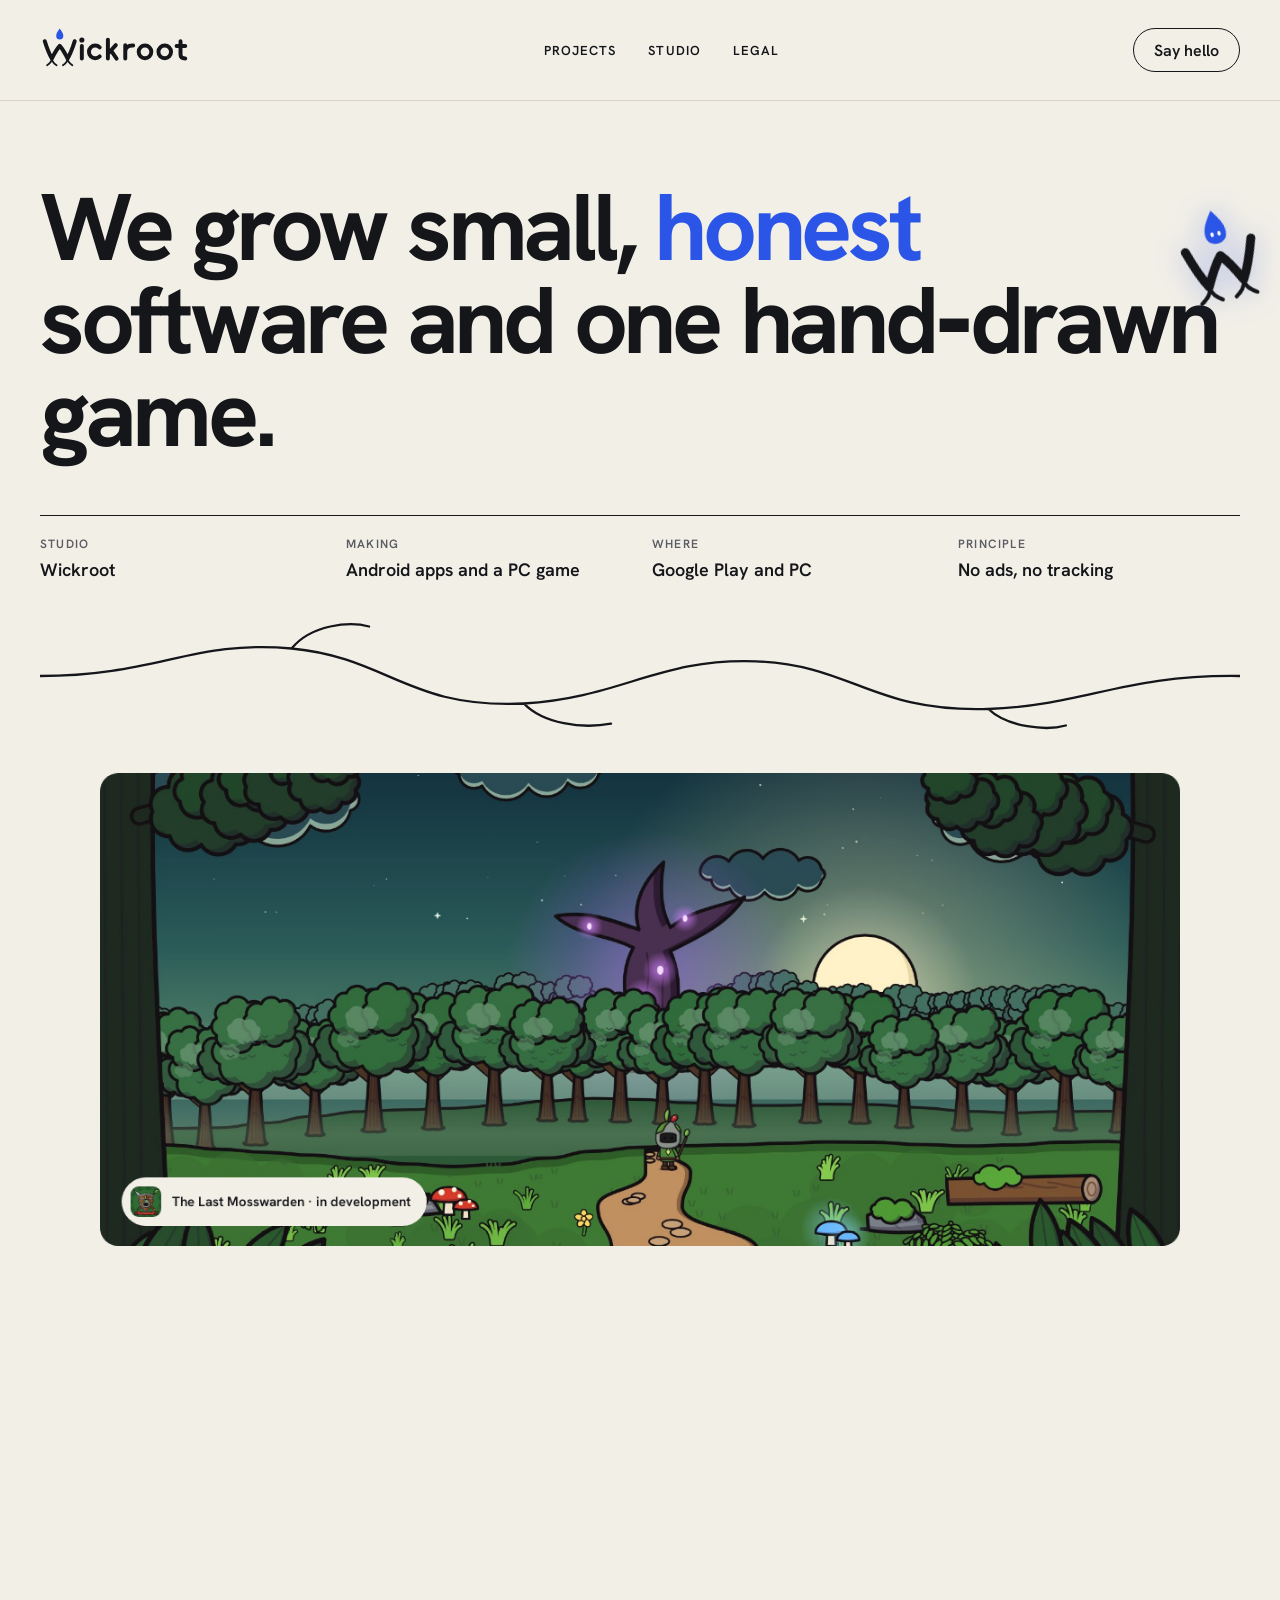
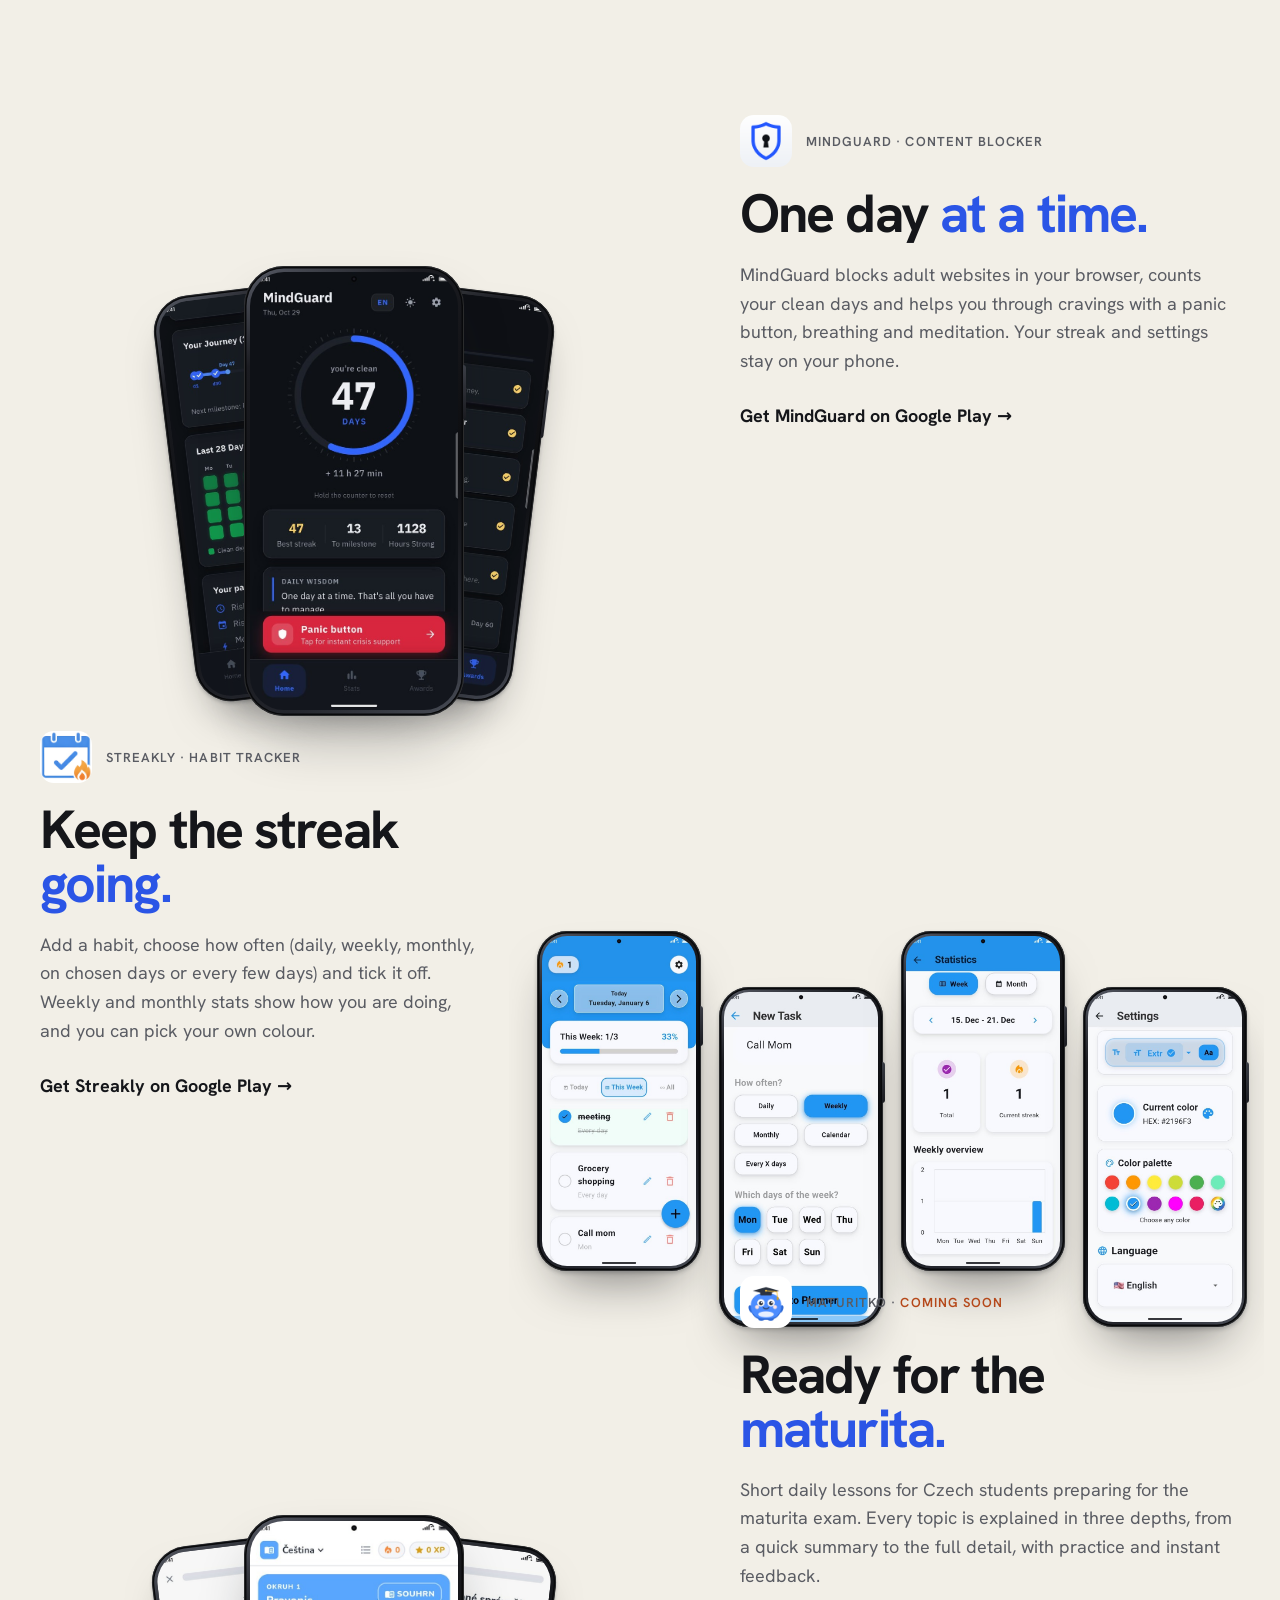
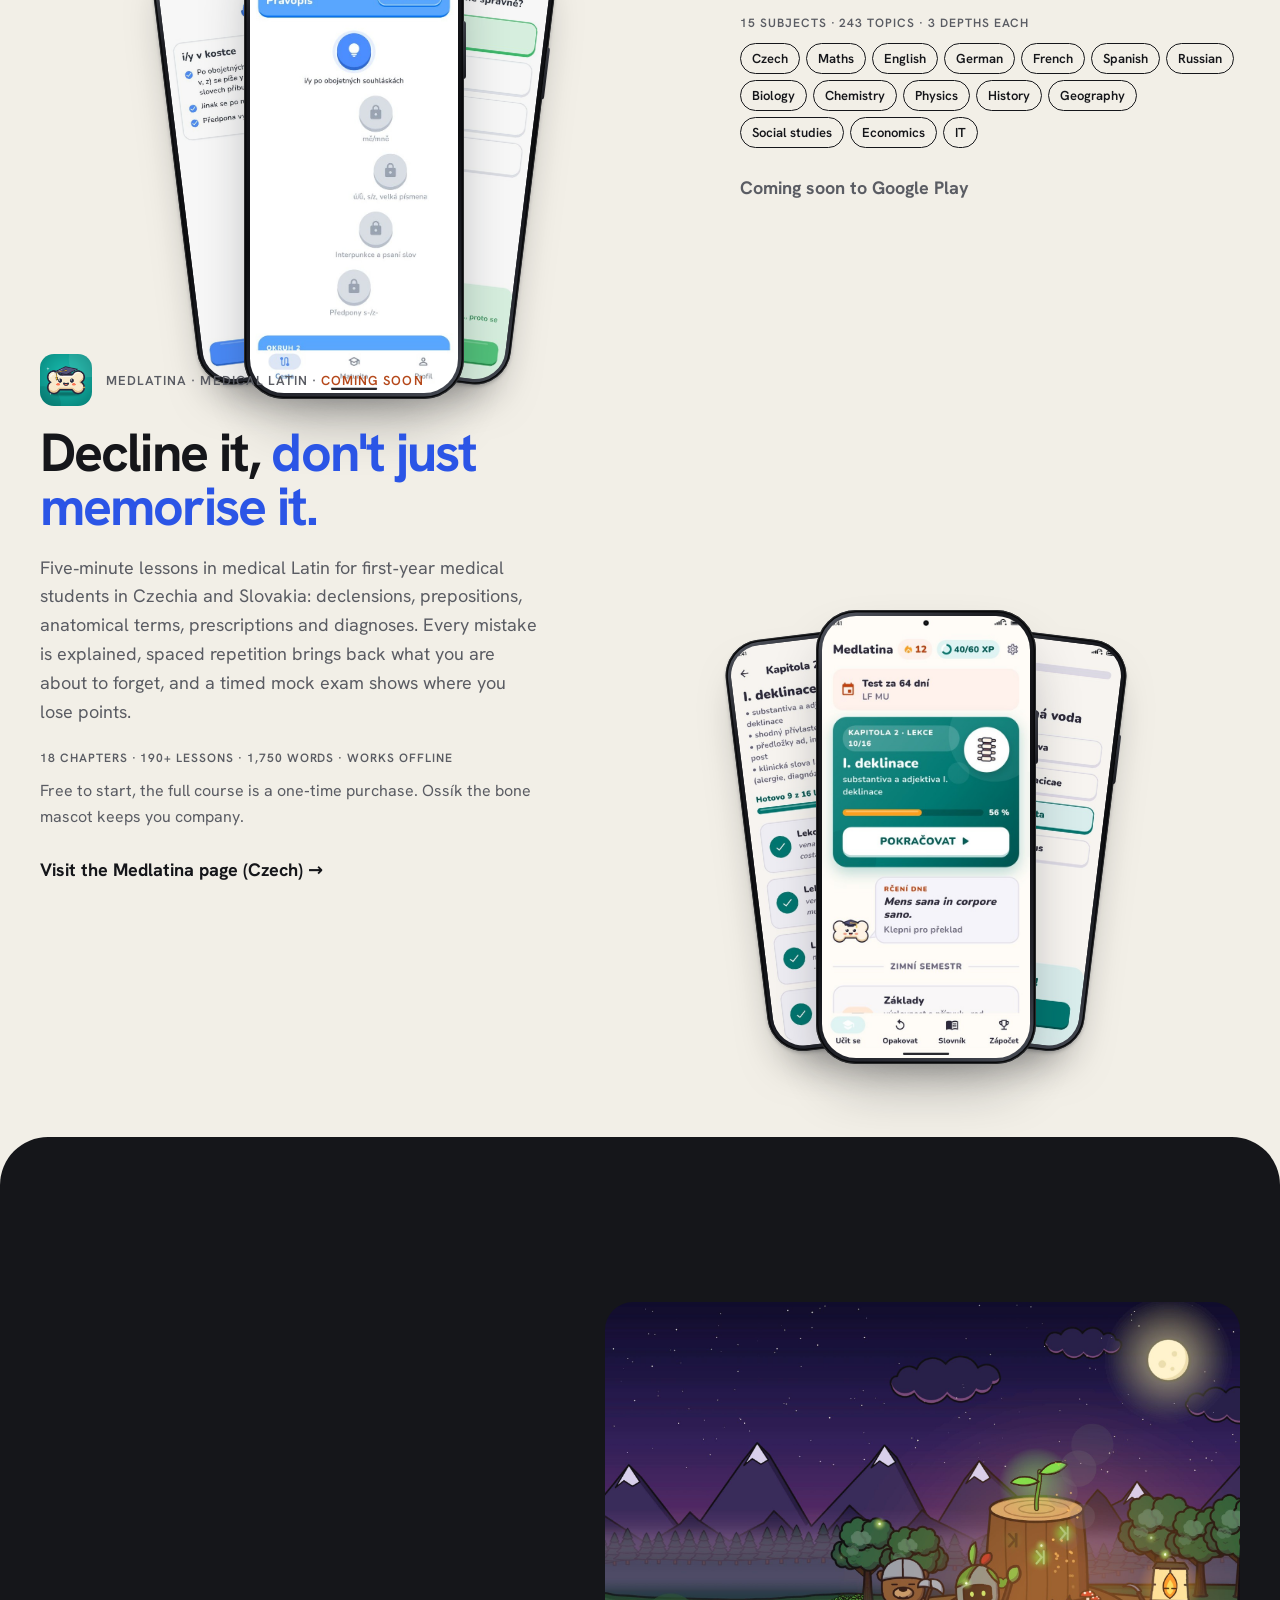
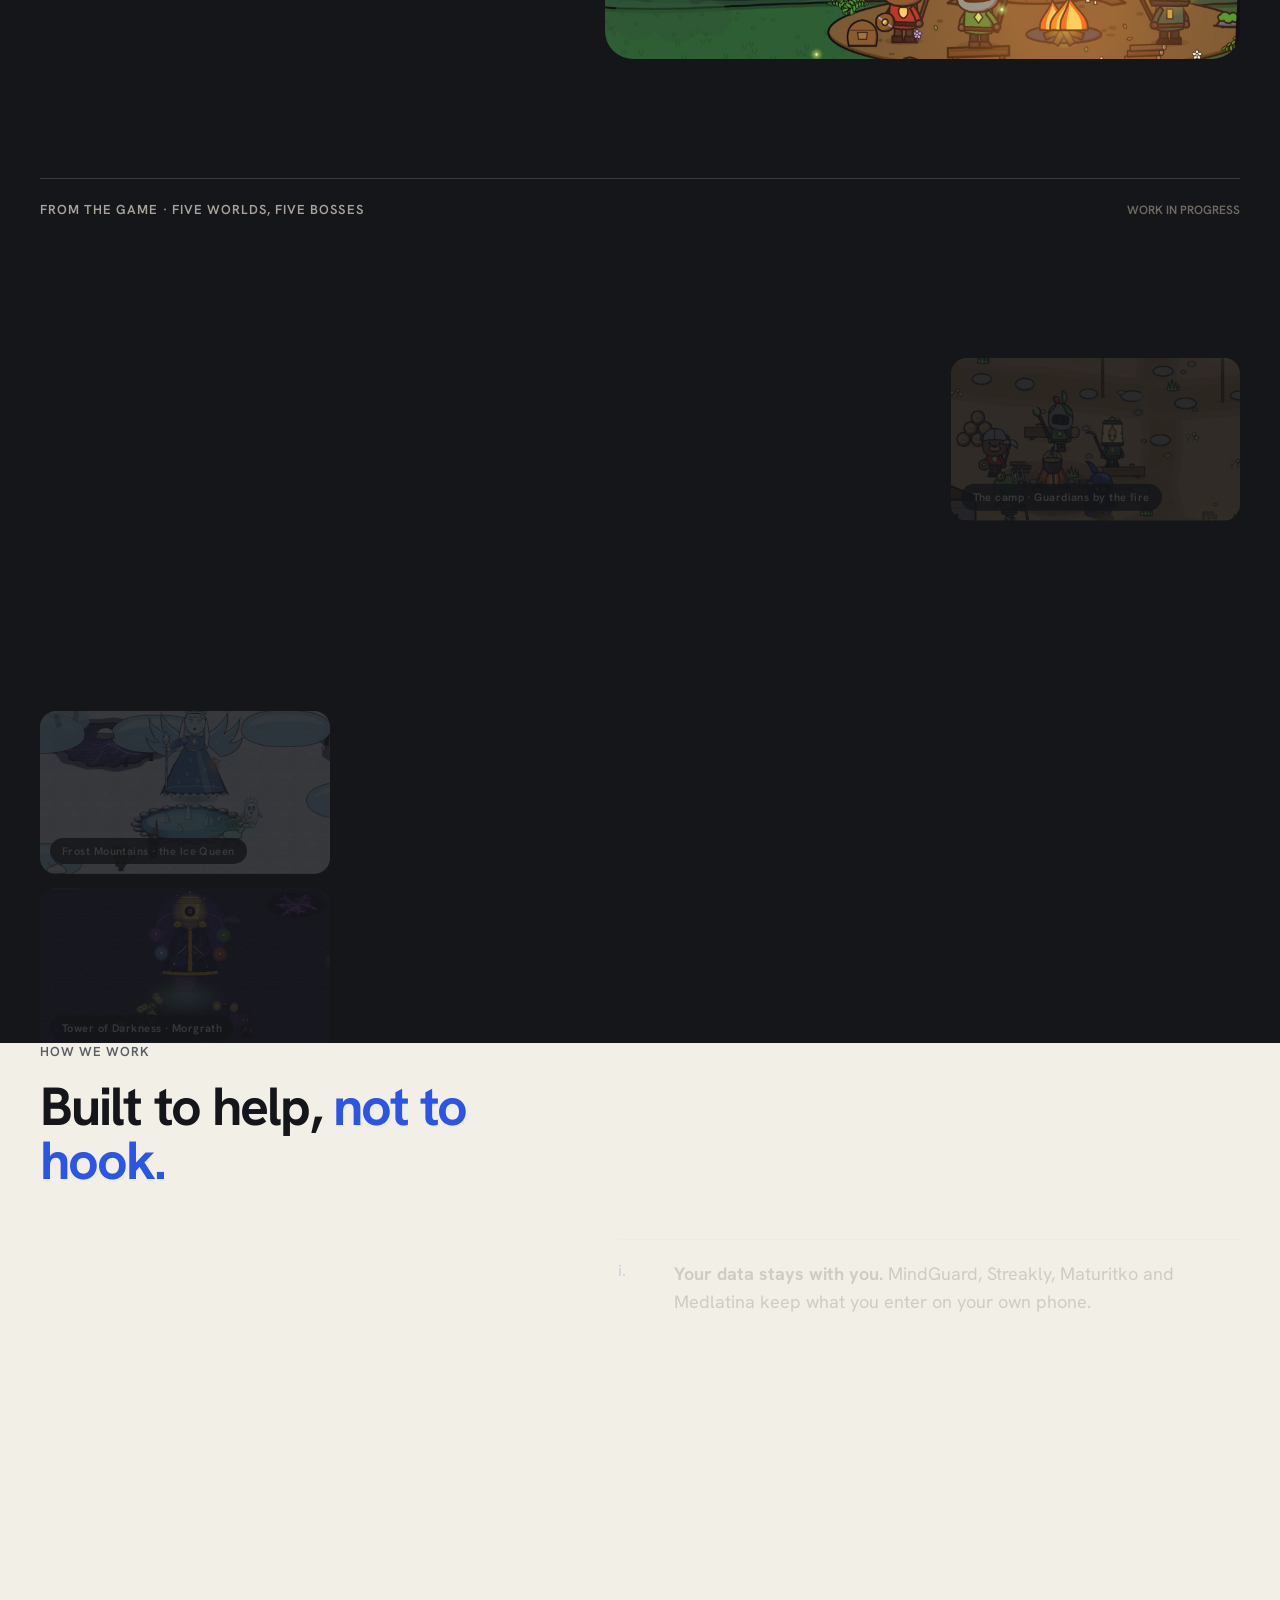
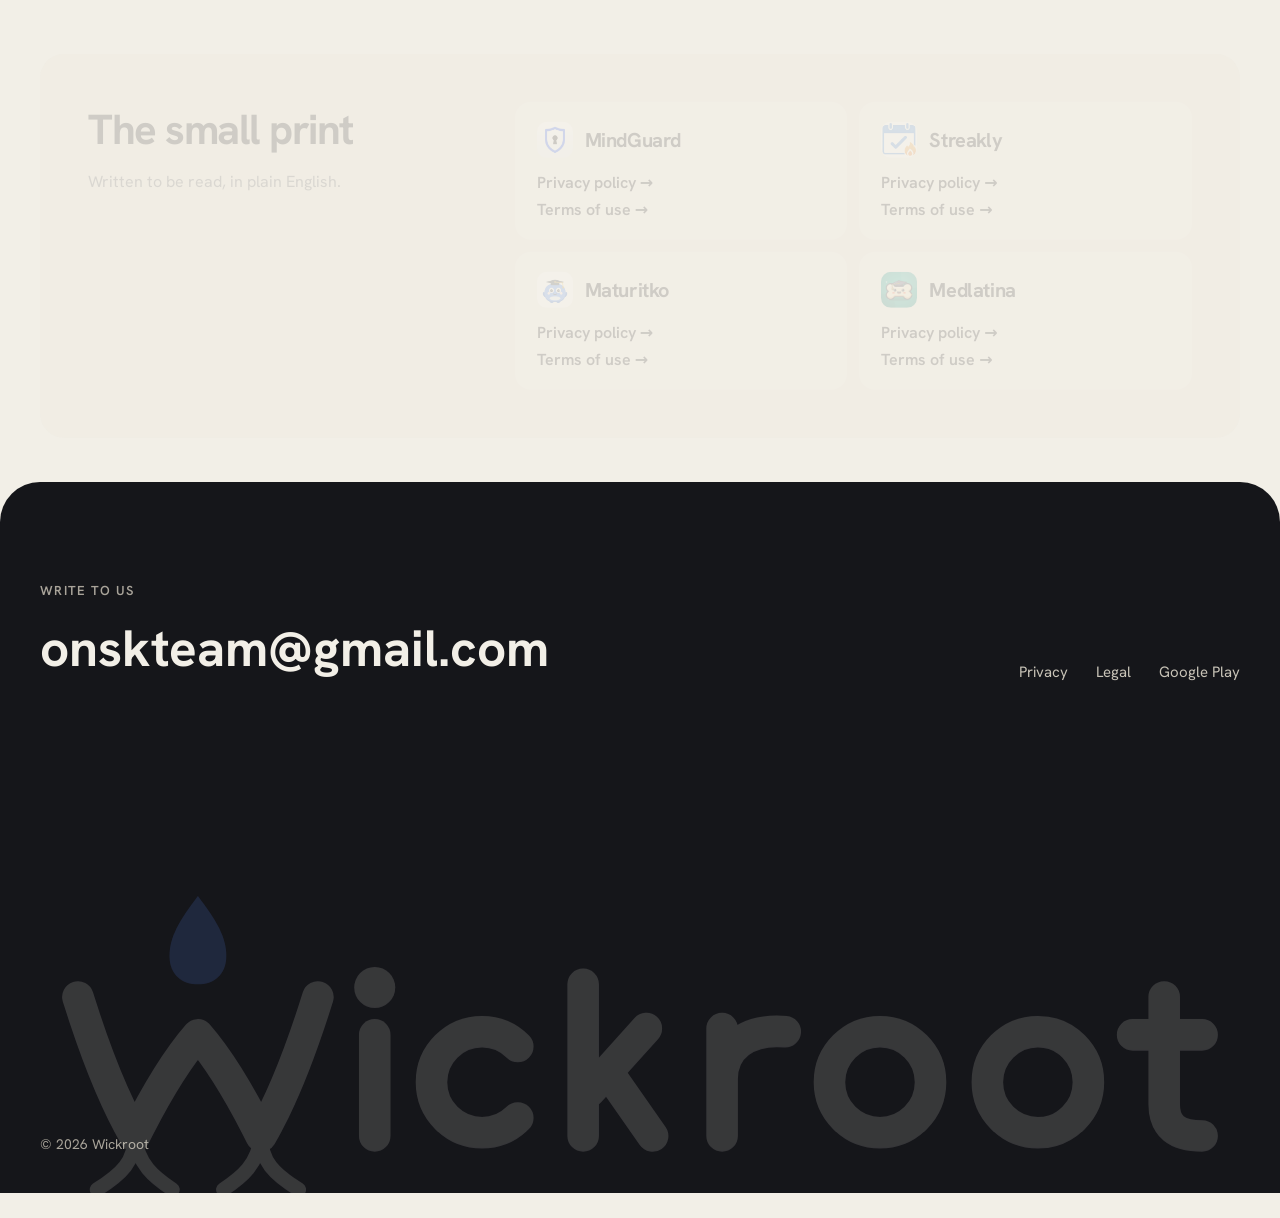
==== commit 9a35e650: "Verze u CSS a JS (tools/bust_cache.py), ať se po nahrání nepotká nová stránka se starým skriptem" ====
--- a/index.html
+++ b/index.html
@@ -14,7 +14,7 @@
 <link rel="icon" href="assets/icons/favicon.svg" type="image/svg+xml">
 <link rel="icon" href="assets/icons/favicon_32.png" sizes="32x32" type="image/png">
 <link rel="apple-touch-icon" href="assets/icons/favicon_180.png">
-<link rel="stylesheet" href="assets/css/site.css">
+<link rel="stylesheet" href="assets/css/site.css?v=70830abc">
 <script>
 // old links to the privacy policies (Google Play, old site) → new pages
 (function(){var h=location.hash;if(h==='#top'){history.replaceState(null,'',location.pathname);window.addEventListener('load',function(){window.scrollTo(0,0)});return}if(h==='#mindguard-privacy'||h==='#privacy'){location.replace('privacy/mindguard/')}else if(h==='#streakly-privacy'){location.replace('privacy/streakly/')}})();
@@ -261,11 +261,11 @@
 });
 </script>
 <div class="mascot" aria-hidden="true"><div class="mascot-tilt"><div class="bob"><svg viewBox="-8 -12 104 112" width="92" height="99"><g fill="none" stroke-linecap="round" stroke-linejoin="round"><path class="m-ink" d="M6 34 C11 50 17 66 24 78 C30 66 37 54 44 46 C51 54 58 66 64 78 C71 66 77 50 82 34" stroke-width="10"></path><path class="m-ink" d="M24 78 C24 86 20 90 12 95 M24 78 C25 87 30 91 36 95 M64 78 C63 87 58 91 52 95 M64 78 C64 86 68 90 76 95" stroke-width="4.5"></path></g><g class="flame"><path class="m-flame" d="M44 -6 C52 5 56 12 56 20 C56 28 51 32 44 32 C37 32 32 28 32 20 C32 12 36 5 44 -6 Z"></path></g><g class="m-eyes" fill="#FFFFFF"><ellipse cx="40" cy="21" rx="1.8" ry="2.6"></ellipse><ellipse cx="48" cy="21" rx="1.8" ry="2.6"></ellipse></g></svg></div></div></div>
-<script src="assets/js/gsap.min.js"></script>
-<script src="assets/js/ScrollTrigger.min.js"></script>
-<script src="assets/js/MotionPathPlugin.min.js"></script>
-<script src="assets/js/lenis.min.js"></script>
-<script src="assets/js/motion.js"></script>
-<script src="assets/js/lightbox.js"></script>
+<script src="assets/js/gsap.min.js?v=e208f4c7"></script>
+<script src="assets/js/ScrollTrigger.min.js?v=801ffdb7"></script>
+<script src="assets/js/MotionPathPlugin.min.js?v=29bd1873"></script>
+<script src="assets/js/lenis.min.js?v=b8bbc21f"></script>
+<script src="assets/js/motion.js?v=30d793a2"></script>
+<script src="assets/js/lightbox.js?v=25ab9e34"></script>
 </body>
 </html>
